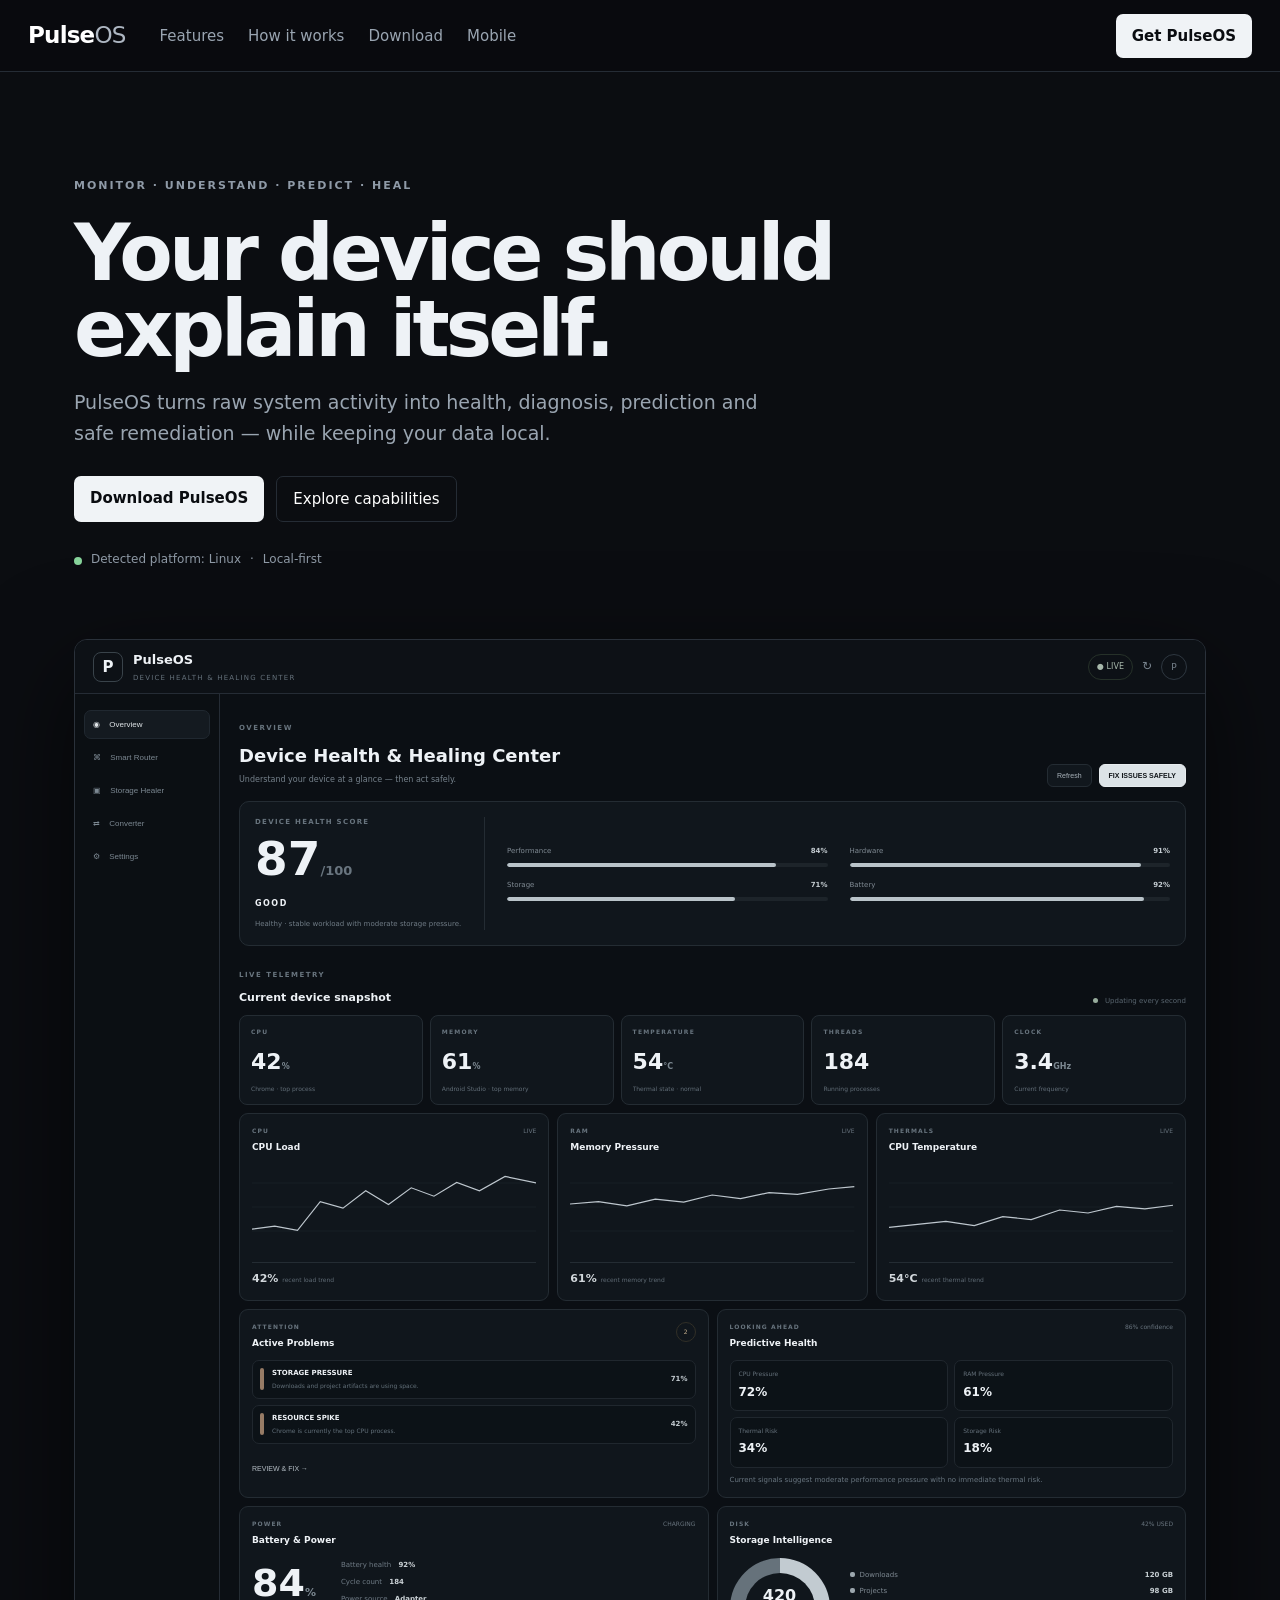
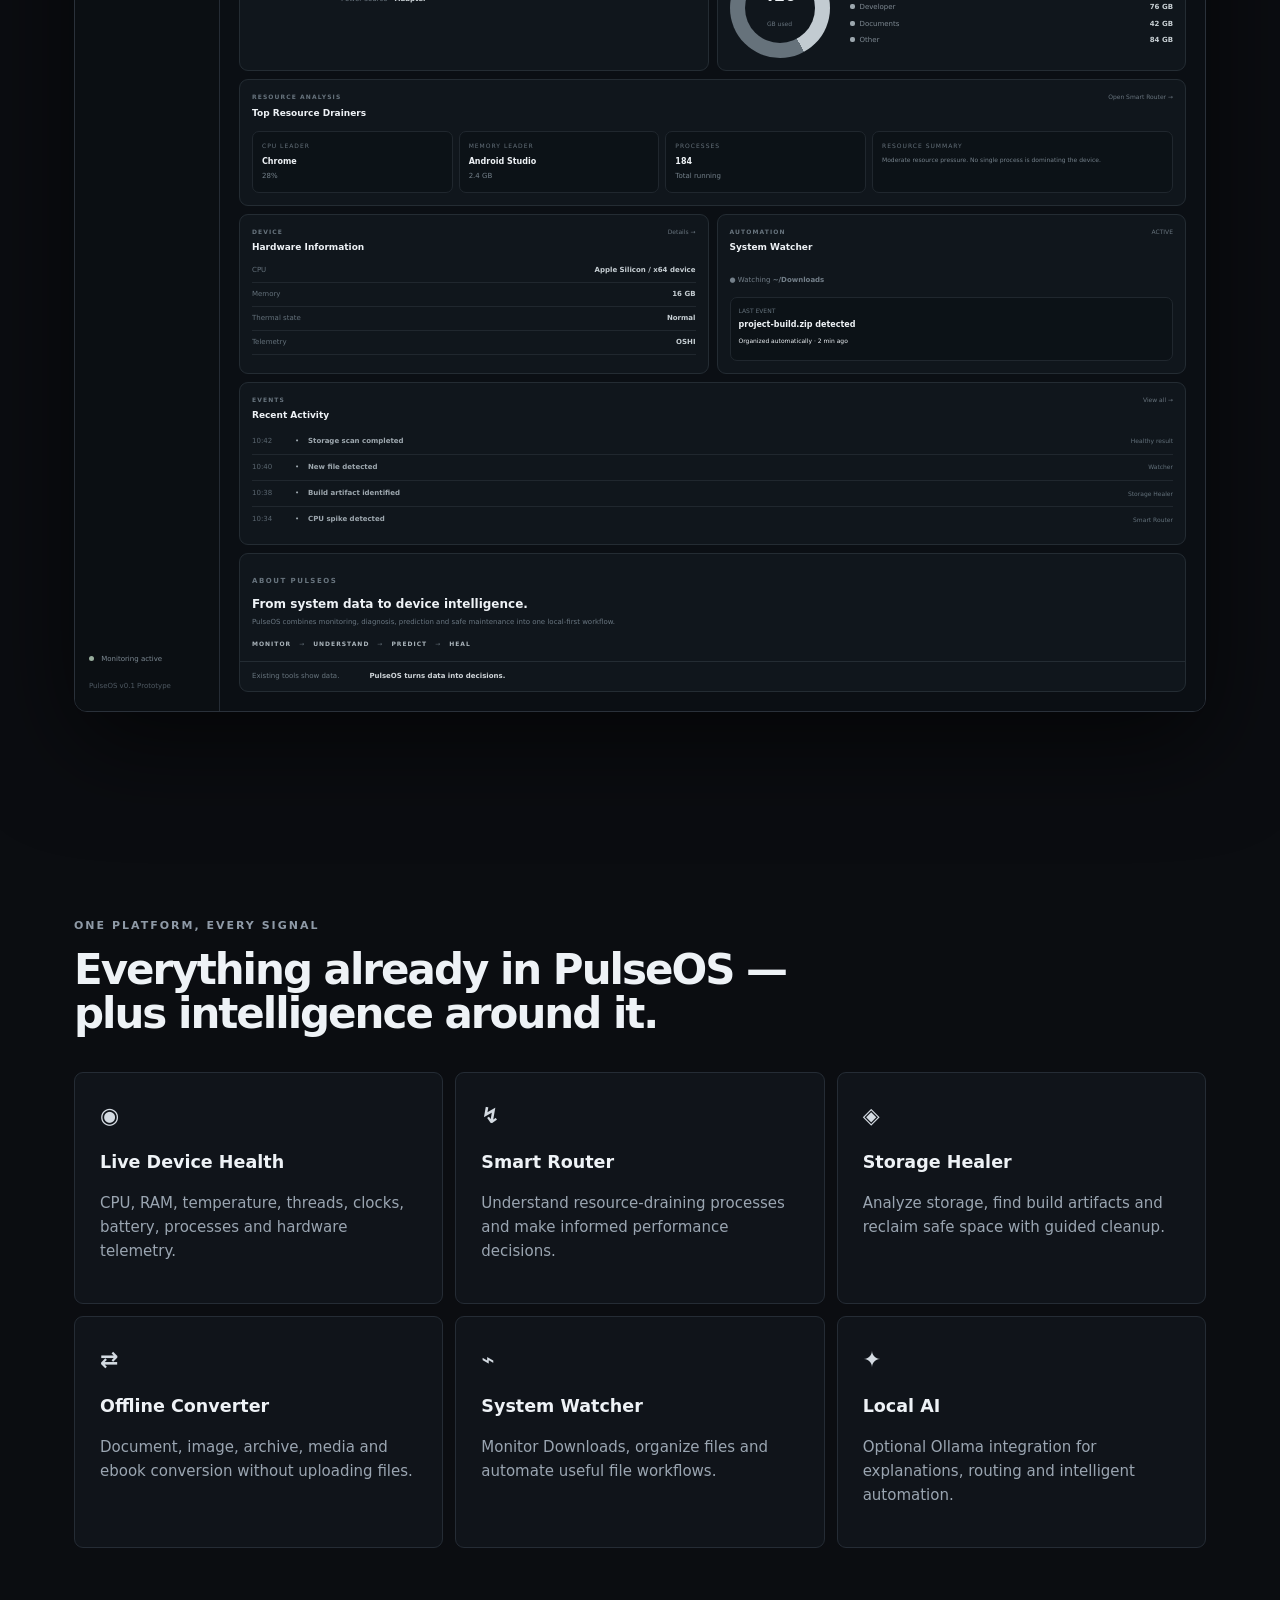
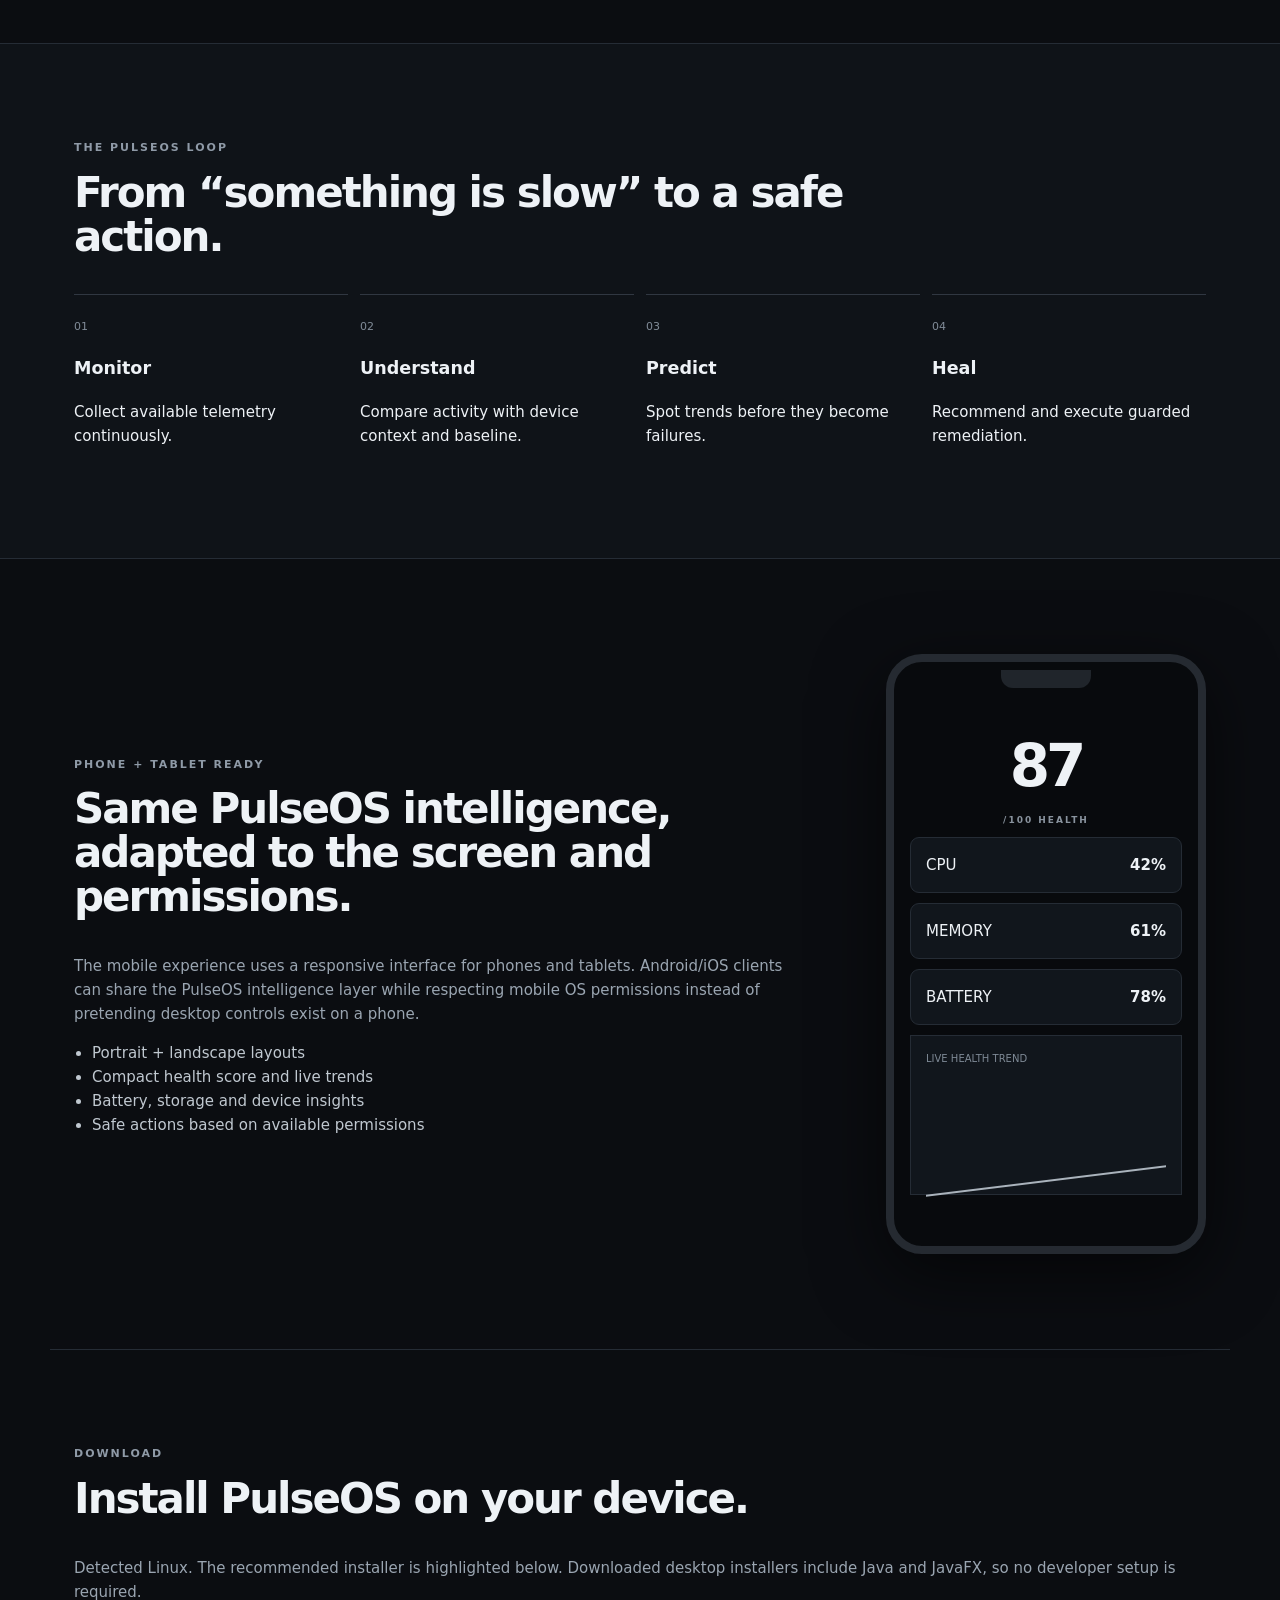
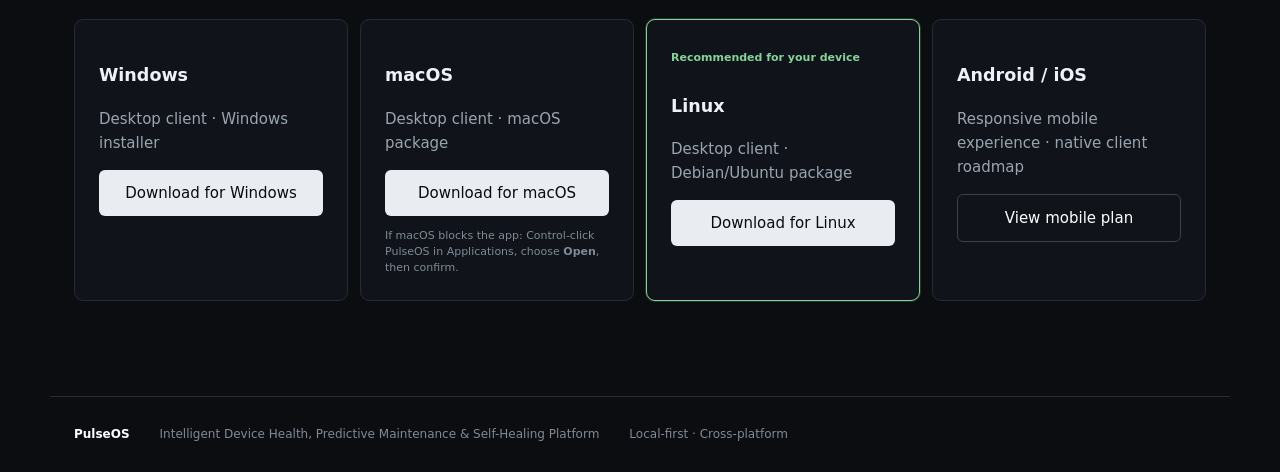
==== website/index.html @ b340c4bd "Remove accidental text from website" ====
<!doctype html>
<html lang="en">
<head>
<meta charset="utf-8"><meta name="viewport" content="width=device-width,initial-scale=1">
<meta name="description" content="PulseOS — Intelligent Device Health, Predictive Maintenance & Self-Healing Platform">
<title>PulseOS — Device Health & Healing</title>
<link rel="stylesheet" href="styles.css">
</head>
<body>
<header class="nav"><a class="brand" href="#top">Pulse<span>OS</span></a><nav><a href="#features">Features</a><a href="#how">How it works</a><a href="#download">Download</a><a href="#mobile">Mobile</a></nav><a class="nav-btn" href="#download">Get PulseOS</a></header>
<main id="top">
<section class="hero"><div class="eyebrow">MONITOR · UNDERSTAND · PREDICT · HEAL</div><h1>Your device should explain itself.</h1><p>PulseOS turns raw system activity into health, diagnosis, prediction and safe remediation — while keeping your data local.</p><div class="hero-actions"><a class="primary" href="#download">Download PulseOS</a><a class="secondary" href="#features">Explore capabilities</a></div><div class="status"><i></i><span id="platformText">Detecting your platform…</span><span>·</span><span>Local-first</span></div></section>
<section class="dashboard-preview">
  <div class="dash-window">
    <div class="dash-topbar">
      <div class="dash-brand"><span class="dash-logo">P</span><div><b>PulseOS</b><small>DEVICE HEALTH &amp; HEALING CENTER</small></div></div>
      <div class="dash-top-actions"><span class="dash-live">● LIVE</span><span class="dash-refresh">↻</span><span class="dash-avatar">P</span></div>
    </div>

    <div class="dash-layout">
      <aside class="dash-sidebar">
        <button class="dash-nav active">◉ <span>Overview</span></button>
        <button class="dash-nav">⌘ <span>Smart Router</span></button>
        <button class="dash-nav">▣ <span>Storage Healer</span></button>
        <button class="dash-nav">⇄ <span>Converter</span></button>
        <button class="dash-nav">⚙ <span>Settings</span></button>
        <div class="dash-side-status"><i></i> Monitoring active</div>
        <div class="dash-side-version">PulseOS v0.1 Prototype</div>
      </aside>

      <div class="dash-content">
        <div class="dash-pagehead">
          <div>
            <span class="dash-eyebrow">OVERVIEW</span>
            <h3>Device Health &amp; Healing Center</h3>
            <p>Understand your device at a glance — then act safely.</p>
          </div>
          <div class="dash-head-buttons"><button>Refresh</button><button class="dash-main-action">FIX ISSUES SAFELY</button></div>
        </div>

        <div class="dash-health-card dash-click">
          <div class="dash-health-score">
            <span class="dash-label">DEVICE HEALTH SCORE</span>
            <strong>87<span>/100</span></strong>
            <b>GOOD</b>
            <p>Healthy · stable workload with moderate storage pressure.</p>
          </div>
          <div class="dash-health-bars">
            <div><label>Performance <b>84%</b></label><i><em style="width:84%"></em></i></div>
            <div><label>Hardware <b>91%</b></label><i><em style="width:91%"></em></i></div>
            <div><label>Storage <b>71%</b></label><i><em style="width:71%"></em></i></div>
            <div><label>Battery <b>92%</b></label><i><em style="width:92%"></em></i></div>
          </div>
        </div>

        <div class="dash-section-head"><div><span class="dash-eyebrow">LIVE TELEMETRY</span><h4>Current device snapshot</h4></div><span class="dash-update"><i></i> Updating every second</span></div>
        <div class="dash-snapshot">
          <div class="dash-stat dash-click"><small>CPU</small><strong>42<em>%</em></strong><span>Chrome · top process</span></div>
          <div class="dash-stat dash-click"><small>MEMORY</small><strong>61<em>%</em></strong><span>Android Studio · top memory</span></div>
          <div class="dash-stat dash-click"><small>TEMPERATURE</small><strong>54<em>°C</em></strong><span>Thermal state · normal</span></div>
          <div class="dash-stat dash-click"><small>THREADS</small><strong>184</strong><span>Running processes</span></div>
          <div class="dash-stat dash-click"><small>CLOCK</small><strong>3.4<em>GHz</em></strong><span>Current frequency</span></div>
        </div>

        <div class="dash-chart-grid">
          <div class="dash-card">
            <div class="dash-card-head"><div><span>CPU</span><b>CPU Load</b></div><em>LIVE</em></div>
            <svg class="dash-chart" viewBox="0 0 500 150" preserveAspectRatio="none">
              <path class="gridline" d="M0 35H500M0 75H500M0 115H500"/>
              <polyline points="0,112 40,107 80,114 120,66 160,77 200,48 240,71 280,43 320,57 360,34 400,48 445,24 500,35"/>
            </svg>
            <div class="dash-chart-foot"><strong>42%</strong><span>recent load trend</span></div>
          </div>
          <div class="dash-card">
            <div class="dash-card-head"><div><span>RAM</span><b>Memory Pressure</b></div><em>LIVE</em></div>
            <svg class="dash-chart" viewBox="0 0 500 150" preserveAspectRatio="none">
              <path class="gridline" d="M0 35H500M0 75H500M0 115H500"/>
              <polyline points="0,70 50,66 100,73 150,62 200,67 250,55 300,61 350,51 400,54 455,45 500,41"/>
            </svg>
            <div class="dash-chart-foot"><strong>61%</strong><span>recent memory trend</span></div>
          </div>
          <div class="dash-card">
            <div class="dash-card-head"><div><span>THERMALS</span><b>CPU Temperature</b></div><em>LIVE</em></div>
            <svg class="dash-chart" viewBox="0 0 500 150" preserveAspectRatio="none">
              <path class="gridline" d="M0 35H500M0 75H500M0 115H500"/>
              <polyline points="0,109 50,104 100,99 150,106 200,91 250,96 300,80 350,85 400,74 450,78 500,72"/>
            </svg>
            <div class="dash-chart-foot"><strong>54°C</strong><span>recent thermal trend</span></div>
          </div>
        </div>

        <div class="dash-two">
          <div class="dash-card dash-click">
            <div class="dash-card-head"><div><span>ATTENTION</span><b>Active Problems</b></div><em class="dash-count">2</em></div>
            <div class="dash-problems">
              <div><i></i><div><b>STORAGE PRESSURE</b><span>Downloads and project artifacts are using space.</span></div><strong>71%</strong></div>
              <div><i></i><div><b>RESOURCE SPIKE</b><span>Chrome is currently the top CPU process.</span></div><strong>42%</strong></div>
            </div>
            <button class="dash-text-button">REVIEW &amp; FIX →</button>
          </div>
          <div class="dash-card dash-click">
            <div class="dash-card-head"><div><span>LOOKING AHEAD</span><b>Predictive Health</b></div><em>86% confidence</em></div>
            <div class="dash-predict">
              <div><span>CPU Pressure</span><b>72%</b></div><div><span>RAM Pressure</span><b>61%</b></div>
              <div><span>Thermal Risk</span><b>34%</b></div><div><span>Storage Risk</span><b>18%</b></div>
            </div>
            <p>Current signals suggest moderate performance pressure with no immediate thermal risk.</p>
          </div>
        </div>

        <div class="dash-two">
          <div class="dash-card dash-click">
            <div class="dash-card-head"><div><span>POWER</span><b>Battery &amp; Power</b></div><em>CHARGING</em></div>
            <div class="dash-battery"><strong>84<em>%</em></strong><div><span>Battery health <b>92%</b></span><span>Cycle count <b>184</b></span><span>Power source <b>Adapter</b></span></div></div>
          </div>
          <div class="dash-card dash-click">
            <div class="dash-card-head"><div><span>DISK</span><b>Storage Intelligence</b></div><em>42% USED</em></div>
            <div class="dash-storage">
              <div class="dash-donut"><div><strong>420</strong><span>GB used</span></div></div>
              <div class="dash-storage-list">
                <div><span><i></i>Downloads</span><b>120 GB</b></div>
                <div><span><i></i>Projects</span><b>98 GB</b></div>
                <div><span><i></i>Developer</span><b>76 GB</b></div>
                <div><span><i></i>Documents</span><b>42 GB</b></div>
                <div><span><i></i>Other</span><b>84 GB</b></div>
              </div>
            </div>
          </div>
        </div>

        <div class="dash-card dash-click">
          <div class="dash-card-head"><div><span>RESOURCE ANALYSIS</span><b>Top Resource Drainers</b></div><em>Open Smart Router →</em></div>
          <div class="dash-drainers">
            <div><span>CPU LEADER</span><b>Chrome</b><em>28%</em></div>
            <div><span>MEMORY LEADER</span><b>Android Studio</b><em>2.4 GB</em></div>
            <div><span>PROCESSES</span><b>184</b><em>Total running</em></div>
            <div><span>RESOURCE SUMMARY</span><p>Moderate resource pressure. No single process is dominating the device.</p></div>
          </div>
        </div>

        <div class="dash-two">
          <div class="dash-card dash-click">
            <div class="dash-card-head"><div><span>DEVICE</span><b>Hardware Information</b></div><em>Details →</em></div>
            <div class="dash-info"><span>CPU <b>Apple Silicon / x64 device</b></span><span>Memory <b>16 GB</b></span><span>Thermal state <b>Normal</b></span><span>Telemetry <b>OSHI</b></span></div>
          </div>
          <div class="dash-card dash-click">
            <div class="dash-card-head"><div><span>AUTOMATION</span><b>System Watcher</b></div><em>ACTIVE</em></div>
            <div class="dash-watcher"><span>● Watching <b>~/Downloads</b></span><div><small>LAST EVENT</small><b>project-build.zip detected</b><p>Organized automatically · 2 min ago</p></div></div>
          </div>
        </div>

        <div class="dash-card">
          <div class="dash-card-head"><div><span>EVENTS</span><b>Recent Activity</b></div><em>View all →</em></div>
          <div class="dash-activity"><div><time>10:42</time><span>•</span><b>Storage scan completed</b><em>Healthy result</em></div><div><time>10:40</time><span>•</span><b>New file detected</b><em>Watcher</em></div><div><time>10:38</time><span>•</span><b>Build artifact identified</b><em>Storage Healer</em></div><div><time>10:34</time><span>•</span><b>CPU spike detected</b><em>Smart Router</em></div></div>
        </div>

        <div class="dash-about dash-card">
          <span class="dash-eyebrow">ABOUT PULSEOS</span><h4>From system data to device intelligence.</h4>
          <p>PulseOS combines monitoring, diagnosis, prediction and safe maintenance into one local-first workflow.</p>
          <div class="dash-flow"><b>MONITOR</b><i>→</i><b>UNDERSTAND</b><i>→</i><b>PREDICT</b><i>→</i><b>HEAL</b></div>
          <footer>Existing tools show data. <strong>PulseOS turns data into decisions.</strong></footer>
        </div>
      </div>
    </div>
  </div>
</section>
<section id="features" class="section"><div class="eyebrow">ONE PLATFORM, EVERY SIGNAL</div><h2>Everything already in PulseOS — plus intelligence around it.</h2><div class="cards"><article><b>◉</b><h3>Live Device Health</h3><p>CPU, RAM, temperature, threads, clocks, battery, processes and hardware telemetry.</p></article><article><b>↯</b><h3>Smart Router</h3><p>Understand resource-draining processes and make informed performance decisions.</p></article><article><b>◈</b><h3>Storage Healer</h3><p>Analyze storage, find build artifacts and reclaim safe space with guided cleanup.</p></article><article><b>⇄</b><h3>Offline Converter</h3><p>Document, image, archive, media and ebook conversion without uploading files.</p></article><article><b>⌁</b><h3>System Watcher</h3><p>Monitor Downloads, organize files and automate useful file workflows.</p></article><article><b>✦</b><h3>Local AI</h3><p>Optional Ollama integration for explanations, routing and intelligent automation.</p></article></div></section>
<section id="how" class="section dark"><div class="eyebrow">THE PULSEOS LOOP</div><h2>From “something is slow” to a safe action.</h2><div class="steps"><div><span>01</span><h3>Monitor</h3><p>Collect available telemetry continuously.</p></div><div><span>02</span><h3>Understand</h3><p>Compare activity with device context and baseline.</p></div><div><span>03</span><h3>Predict</h3><p>Spot trends before they become failures.</p></div><div><span>04</span><h3>Heal</h3><p>Recommend and execute guarded remediation.</p></div></div></section>
<section id="mobile" class="section mobile"><div><div class="eyebrow">PHONE + TABLET READY</div><h2>Same PulseOS intelligence, adapted to the screen and permissions.</h2><p>The mobile experience uses a responsive interface for phones and tablets. Android/iOS clients can share the PulseOS intelligence layer while respecting mobile OS permissions instead of pretending desktop controls exist on a phone.</p><ul><li>Portrait + landscape layouts</li><li>Compact health score and live trends</li><li>Battery, storage and device insights</li><li>Safe actions based on available permissions</li></ul></div><div class="phone"><div class="notch"></div><div class="phone-score">87<small>/100 HEALTH</small></div><div class="phone-card"><span>CPU</span><b>42%</b></div><div class="phone-card"><span>MEMORY</span><b>61%</b></div><div class="phone-card"><span>BATTERY</span><b>78%</b></div><div class="phone-chart">LIVE HEALTH TREND<div class="line"></div></div></div></section>
<section id="download" class="section download"><div class="eyebrow">DOWNLOAD</div><h2>Install PulseOS on your device.</h2><p id="downloadIntro">Choose the client that matches your platform. The desktop client contains the existing PulseOS JavaFX application and all current modules.</p><div class="download-grid"><article id="windows"><h3>Windows</h3><p>Desktop client · Windows installer</p><a class="download-button" href="downloads/PulseOS-1.0.0.exe" download>Download for Windows</a></article><article id="macos"><h3>macOS</h3><p>Desktop client · macOS package</p><a class="download-button" href="downloads/PulseOS-1.0.0.dmg" download>Download for macOS</a><small class="install-note">If macOS blocks the app: Control-click PulseOS in Applications, choose <b>Open</b>, then confirm.</small></article><article id="linux"><h3>Linux</h3><p>Desktop client · Debian/Ubuntu package</p><a class="download-button" href="downloads/PulseOS-1.0.0.deb" download>Download for Linux</a></article><article id="mobile-client"><h3>Android / iOS</h3><p>Responsive mobile experience · native client roadmap</p><button class="outline" onclick="document.getElementById('mobile').scrollIntoView({behavior:'smooth'})">View mobile plan</button></article></div></section>
</main><footer><b>PulseOS</b><span>Intelligent Device Health, Predictive Maintenance & Self-Healing Platform</span><span>Local-first · Cross-platform</span></footer>
<script src="app.js"></script>
</body></html>
---- website/styles.css ----
:root{--bg:#090b0f;--panel:#10141a;--panel2:#151a21;--text:#eef2f6;--muted:#9aa5b1;--line:#252c35;--accent:#e9eef4;--good:#86d39a;--max:1180px}*{box-sizing:border-box}html{scroll-behavior:smooth}body{margin:0;background:#0b0d11;color:var(--text);font:15px/1.6 Inter,ui-sans-serif,system-ui,-apple-system,BlinkMacSystemFont,"Segoe UI",sans-serif}.nav{height:72px;display:flex;align-items:center;gap:34px;padding:0 28px;border-bottom:1px solid var(--line);position:sticky;top:0;background:rgba(9,11,15,.9);backdrop-filter:blur(16px);z-index:10}.brand{font-size:23px;font-weight:800;color:#fff;text-decoration:none;letter-spacing:-.8px}.brand span{font-weight:400;color:#aeb7c2}.nav nav{display:flex;gap:24px;flex:1}.nav nav a{color:var(--muted);text-decoration:none}.nav nav a:hover{color:#fff}.nav-btn,.primary{background:#f0f3f6;color:#0a0c10;text-decoration:none;border-radius:7px;padding:10px 16px;font-weight:700}.hero{max-width:var(--max);margin:auto;padding:105px 24px 70px}.eyebrow{font-size:11px;letter-spacing:2px;color:#8f9aa7;font-weight:800}.hero h1{font-size:clamp(44px,7vw,78px);line-height:.98;letter-spacing:-4px;max-width:850px;margin:20px 0}.hero p{font-size:19px;color:var(--muted);max-width:700px}.hero-actions{display:flex;gap:12px;margin:28px 0}.secondary{border:1px solid var(--line);color:#fff;text-decoration:none;border-radius:7px;padding:10px 16px}.status{display:flex;gap:9px;color:#8e99a5;font-size:12px}.status i{width:8px;height:8px;background:var(--good);border-radius:50%;margin-top:7px}.dashboard-preview{max-width:var(--max);margin:0 auto;padding:0 24px 110px}.window{border:1px solid #2a313a;background:#0e1116;border-radius:12px;box-shadow:0 30px 100px #0008;overflow:hidden}.windowbar{height:48px;border-bottom:1px solid var(--line);display:flex;align-items:center;gap:15px;padding:0 17px;color:#8f99a4;font-size:11px}.windowbar b{color:#fff;font-size:14px}.windowbar em{margin-left:auto;color:var(--good);font-style:normal}.mini-grid{display:grid;grid-template-columns:320px 1fr;gap:12px;padding:12px}.score,.metrics>div,.charts>div{background:var(--panel);border:1px solid var(--line);border-radius:8px}.score{padding:20px}.score small,.metrics small,.charts small{font-size:10px;letter-spacing:1.4px;color:#7e8995}.score strong{display:block;font-size:50px;letter-spacing:-3px;margin:8px 0}.score strong span{font-size:17px;color:#79838e;letter-spacing:0}.score p{color:#aab3bd;font-size:12px}.bar{height:4px;background:#252b33;border-radius:9px}.bar i{display:block;height:100%;background:#cfd6de;border-radius:9px}.metrics{display:grid;grid-template-columns:repeat(4,1fr);gap:8px}.metrics>div{padding:20px;display:flex;flex-direction:column;justify-content:center}.metrics b{font-size:27px;margin-top:5px}.charts{display:grid;grid-template-columns:repeat(3,1fr);gap:12px;padding:0 12px 12px}.charts>div{padding:14px}.charts svg{width:100%;height:100px}.charts polyline{fill:none;stroke:#b9c2cb;stroke-width:2}.section{max-width:var(--max);margin:auto;padding:95px 24px}.section h2{font-size:42px;line-height:1.05;letter-spacing:-2px;max-width:780px;margin:14px 0 35px}.cards{display:grid;grid-template-columns:repeat(3,1fr);gap:12px}.cards article{border:1px solid var(--line);background:var(--panel);border-radius:9px;padding:25px;min-height:180px}.cards b{color:#d4dbe2;font-size:22px}.cards h3{margin:15px 0 7px}.cards p,.mobile p,.download p{color:var(--muted)}.dark{max-width:none;background:#0f1318;border-top:1px solid var(--line);border-bottom:1px solid var(--line);padding-left:max(24px,calc((100% - 1132px)/2));padding-right:max(24px,calc((100% - 1132px)/2))}.steps{display:grid;grid-template-columns:repeat(4,1fr);gap:12px}.steps div{border-top:1px solid #303741;padding-top:18px}.steps span{font-size:11px;color:#818c98}.mobile{display:grid;grid-template-columns:1fr 320px;gap:100px;align-items:center}.mobile ul{padding-left:18px;color:#c0c8d0}.phone{background:#080a0d;border:8px solid #252a31;border-radius:36px;padding:30px 16px 18px;min-height:600px;position:relative;box-shadow:0 20px 70px #0009}.notch{position:absolute;top:8px;left:50%;transform:translateX(-50%);width:90px;height:18px;background:#20252b;border-radius:0 0 12px 12px}.phone-score{text-align:center;font-size:58px;font-weight:800;letter-spacing:-4px;padding-top:28px}.phone-score small{display:block;font-size:9px;letter-spacing:2px;color:#89939e}.phone-card{margin-top:10px;background:#11161c;border:1px solid var(--line);padding:15px;border-radius:9px;display:flex;justify-content:space-between}.phone-chart{margin-top:10px;background:#11161c;border:1px solid var(--line);padding:15px;height:160px;font-size:10px;color:#7e8995}.line{height:100px;margin-top:15px;border-bottom:2px solid #aab3bc;transform:skewY(-7deg)}.download{border-top:1px solid var(--line)}.download-grid{display:grid;grid-template-columns:repeat(4,1fr);gap:12px}.download-grid article{border:1px solid var(--line);background:var(--panel);padding:24px;border-radius:9px;position:relative}.download-grid .download-button,.download-grid button{display:block;width:100%;border:0;background:#e9edf1;color:#090b0f;padding:11px;border-radius:6px;font-weight:700;cursor:pointer;text-align:center;text-decoration:none;font:inherit}.download-grid .outline{background:transparent;color:#fff;border:1px solid #39414b}.download-grid button:disabled{opacity:.55;cursor:not-allowed}.download-grid article.recommended{border-color:var(--good);box-shadow:0 0 0 1px #86d39a33}.recommended-label{display:inline-block;color:var(--good);font-size:11px;font-weight:700;margin-bottom:8px}.install-note{display:block;color:#7f8a96;font-size:11px;line-height:1.45;margin-top:12px}footer{border-top:1px solid var(--line);padding:28px 24px;display:flex;gap:30px;color:#7f8a96;font-size:12px;max-width:var(--max);margin:auto}footer b{color:#fff}@media(max-width:850px){.nav{padding:0 16px}.nav nav{display:none}.nav-btn{margin-left:auto}.hero{padding-top:75px}.mini-grid,.cards,.steps,.download-grid,.mobile{grid-template-columns:1fr}.metrics{grid-template-columns:repeat(2,1fr)}.charts{grid-template-columns:1fr}.section h2{font-size:34px}.phone{max-width:320px;margin:auto}footer{flex-direction:column;gap:5px}}

/* ===== PulseOS website dashboard replacement ===== */
.dash-window{border:1px solid #2a313a;background:#0b0f14;border-radius:13px;overflow:hidden;box-shadow:0 32px 100px #0009}
.dash-topbar{height:54px;display:flex;align-items:center;justify-content:space-between;padding:0 18px;border-bottom:1px solid var(--line);background:#0d1116}
.dash-brand{display:flex;align-items:center;gap:10px}.dash-logo{width:30px;height:30px;border:1px solid #39434a;border-radius:8px;display:grid;place-items:center;font-weight:800}
.dash-brand b{display:block;font-size:13px}.dash-brand small{display:block;color:#65717b;font-size:7px;letter-spacing:1.2px;margin-top:2px}
.dash-top-actions{display:flex;gap:9px;align-items:center}.dash-live{font-size:8px;color:#a7b8ab;border:1px solid #263129;border-radius:20px;padding:6px 8px}.dash-refresh,.dash-avatar{color:#78838d;font-size:12px}.dash-avatar{width:26px;height:26px;border:1px solid #2e3740;border-radius:50%;display:grid;place-items:center;font-size:9px}
.dash-layout{display:grid;grid-template-columns:145px 1fr}.dash-sidebar{border-right:1px solid var(--line);background:#0b0f13;padding:14px 9px;min-height:860px;display:flex;flex-direction:column}
.dash-nav{border:1px solid transparent;background:transparent;color:#7c8892;text-align:left;border-radius:7px;padding:9px 8px;margin:2px 0;font-size:8px;cursor:default}.dash-nav span{margin-left:7px}.dash-nav.active{background:#141a20;border-color:#202830;color:#e1e6e9}.dash-side-status{margin-top:auto;color:#7c8892;font-size:7px;padding:10px 5px}.dash-side-status i,.dash-update i{display:inline-block;width:5px;height:5px;border-radius:50%;background:#98ad9d;margin-right:5px}.dash-side-version{font-size:7px;color:#4f5962;padding:5px}
.dash-content{padding:19px;background:#0b0f14}.dash-pagehead{display:flex;justify-content:space-between;align-items:end;gap:15px;margin-bottom:14px}.dash-eyebrow{font-size:7px;color:#68747e;font-weight:800;letter-spacing:1.5px}.dash-pagehead h3{margin:5px 0 3px;font-size:18px}.dash-pagehead p{margin:0;color:#75818b;font-size:8px}.dash-head-buttons{display:flex;gap:7px}.dash-head-buttons button{border:1px solid #242c33;background:#11171d;color:#aab4bc;border-radius:6px;padding:7px 9px;font-size:7px}.dash-head-buttons .dash-main-action{background:#dce3e7;color:#11161a;border-color:#e7ecef;font-weight:800}
.dash-health-card{display:grid;grid-template-columns:230px 1fr;gap:22px;align-items:center;border:1px solid #242c33;background:#10161c;border-radius:10px;padding:15px;margin-bottom:13px}.dash-health-score{border-right:1px solid #242c33;padding-right:20px}.dash-label{display:block;color:#68747e;font-size:7px;font-weight:800;letter-spacing:1.3px}.dash-health-score strong{display:block;font-size:47px;line-height:1;margin:7px 0}.dash-health-score strong span{font-size:13px;color:#69757f}.dash-health-score>b{font-size:8px;letter-spacing:1.5px}.dash-health-score p{font-size:7px;color:#707c86;margin:6px 0 0}.dash-health-bars{display:grid;grid-template-columns:1fr 1fr;gap:13px 22px}.dash-health-bars label{display:block;font-size:7px;color:#808b94}.dash-health-bars label b{float:right;color:#c4ccd1}.dash-health-bars i{height:4px;display:block;background:#1d242a;border-radius:99px;margin-top:6px;overflow:hidden}.dash-health-bars em{display:block;height:100%;background:#b9c3c9;border-radius:99px}
.dash-section-head{display:flex;justify-content:space-between;align-items:end;margin:14px 0 8px}.dash-section-head h4{margin:5px 0 0;font-size:11px}.dash-update{font-size:7px;color:#59656f}.dash-snapshot{display:grid;grid-template-columns:repeat(5,1fr);gap:7px}.dash-stat{border:1px solid #242c33;background:#10161c;border-radius:8px;padding:11px}.dash-stat small{display:block;color:#68747e;font-size:6px;letter-spacing:1.2px;font-weight:800}.dash-stat strong{display:inline-block;font-size:22px;margin-top:7px}.dash-stat strong em{font-size:8px;color:#7c8891;font-style:normal}.dash-stat span{display:block;color:#626e78;font-size:6px;margin-top:5px;white-space:nowrap;overflow:hidden;text-overflow:ellipsis}
.dash-chart-grid{display:grid;grid-template-columns:repeat(3,1fr);gap:8px;margin:8px 0}.dash-card{border:1px solid #242c33;background:#10161c;border-radius:9px;padding:12px}.dash-card-head{display:flex;justify-content:space-between;gap:9px;align-items:flex-start}.dash-card-head span{display:block;color:#68747e;font-size:6px;letter-spacing:1.1px;font-weight:800}.dash-card-head b{display:block;font-size:9px;margin-top:4px}.dash-card-head em{font-style:normal;color:#68747e;font-size:6px;white-space:nowrap}.dash-chart{width:100%;height:90px;margin:8px 0 3px}.dash-chart .gridline{stroke:#1e252b;stroke-width:1}.dash-chart polyline{fill:none;stroke:#bec7ce;stroke-width:2}.dash-chart-foot{border-top:1px solid #242c33;padding-top:7px;color:#5f6b75;font-size:6px}.dash-chart-foot strong{font-size:11px;color:#d1d7db;margin-right:4px}
.dash-two{display:grid;grid-template-columns:1fr 1fr;gap:8px;margin:8px 0}.dash-count{border:1px solid #312f27!important;color:#c7b28f!important;border-radius:20px;padding:4px 7px}.dash-problems{display:grid;gap:6px;margin:10px 0}.dash-problems>div{display:grid;grid-template-columns:5px 1fr auto;align-items:center;gap:7px;background:#0c1217;border:1px solid #20272e;border-radius:7px;padding:7px}.dash-problems i{width:4px;height:22px;border-radius:3px;background:#967b65}.dash-problems b{display:block;font-size:7px}.dash-problems span{display:block;color:#63707a;font-size:6px;margin-top:2px}.dash-problems strong{font-size:7px;color:#c3cbd0}.dash-text-button{background:none;border:0;color:#b5bec5;font-size:7px;padding:0;cursor:default}.dash-predict{display:grid;grid-template-columns:1fr 1fr;gap:6px;margin:10px 0 7px}.dash-predict>div{background:#0c1217;border:1px solid #20272e;border-radius:7px;padding:8px}.dash-predict span{display:block;color:#65717b;font-size:6px}.dash-predict b{display:block;font-size:12px;margin-top:4px}.dash-card>p{font-size:7px;color:#697680;line-height:1.5;margin:0}
.dash-battery{display:flex;align-items:center;gap:25px;margin-top:13px}.dash-battery>strong{font-size:38px;line-height:1}.dash-battery>strong em{font-style:normal;color:#7d8992;font-size:11px}.dash-battery>div{display:grid;gap:6px}.dash-battery span{font-size:7px;color:#6f7b85}.dash-battery span b{color:#cbd2d6;margin-left:5px}
.dash-storage{display:flex;gap:20px;align-items:center;margin-top:11px}.dash-donut{width:100px;height:100px;border-radius:50%;background:conic-gradient(#c2cbd1 0 42%,#66727b 42% 100%);display:grid;place-items:center;position:relative;flex-shrink:0}.dash-donut:after{content:"";position:absolute;inset:15px;background:#10161c;border-radius:50%}.dash-donut div{position:relative;z-index:1;text-align:center}.dash-donut strong{display:block;font-size:16px}.dash-donut span{font-size:6px;color:#68747e}.dash-storage-list{display:grid;gap:5px;flex:1}.dash-storage-list div{display:flex;justify-content:space-between;font-size:7px;color:#7e8992}.dash-storage-list b{color:#c7cfd3}.dash-storage-list i{display:inline-block;width:5px;height:5px;background:#9ca7ae;border-radius:2px;margin-right:5px}
.dash-drainers{display:grid;grid-template-columns:1fr 1fr 1fr 1.5fr;gap:6px;margin-top:11px}.dash-drainers>div{border:1px solid #20272e;background:#0c1217;border-radius:7px;padding:9px}.dash-drainers span{display:block;color:#65717b;font-size:6px;letter-spacing:1px}.dash-drainers b{display:block;font-size:8px;margin-top:5px}.dash-drainers em{display:block;font-style:normal;color:#74808a;font-size:7px;margin-top:3px}.dash-drainers p{margin:5px 0 0;color:#75818b;font-size:6px;line-height:1.45}
.dash-info{display:grid;gap:6px;margin-top:10px}.dash-info span{display:flex;justify-content:space-between;border-bottom:1px solid #20272e;padding-bottom:6px;color:#64717b;font-size:7px}.dash-info b{color:#c6ced3;font-weight:600}.dash-watcher{margin-top:10px}.dash-watcher>span{font-size:7px;color:#737f89}.dash-watcher>div{margin-top:8px;padding:8px;background:#0c1217;border:1px solid #20272e;border-radius:7px}.dash-watcher small{display:block;color:#64717b;font-size:6px}.dash-watcher div>b{display:block;font-size:8px;margin-top:4px}.dash-watcher p{font-size:6px;margin-top:4px}
.dash-activity{margin-top:6px}.dash-activity>div{display:grid;grid-template-columns:38px 8px 1fr auto;gap:5px;align-items:center;padding:7px 0;border-bottom:1px solid #20272e;font-size:7px;color:#9da7ae}.dash-activity>div:last-child{border-bottom:0}.dash-activity time{color:#59656f}.dash-activity em{font-style:normal;color:#62707a;font-size:6px}
.dash-about{margin-top:8px}.dash-about h4{margin:5px 0 3px;font-size:12px}.dash-about>p{font-size:7px;max-width:620px}.dash-flow{display:flex;gap:8px;align-items:center;margin-top:11px;color:#abb5bc;font-size:6px;letter-spacing:1px}.dash-flow i{font-style:normal;color:#5f6b74}.dash-about footer{margin:12px -12px -12px;padding:9px 12px;border-top:1px solid #242c33;color:#68757e;font-size:7px}.dash-about footer strong{color:#cfd5d9}
@media(max-width:900px){.dash-layout{grid-template-columns:1fr}.dash-sidebar{display:none}.dash-snapshot{grid-template-columns:repeat(3,1fr)}.dash-chart-grid{grid-template-columns:1fr 1fr}.dash-chart-grid .dash-card:last-child{grid-column:1/-1}.dash-drainers{grid-template-columns:1fr 1fr}}
@media(max-width:600px){.dash-content{padding:12px}.dash-pagehead{display:block}.dash-head-buttons{margin-top:8px}.dash-health-card,.dash-two,.dash-chart-grid{grid-template-columns:1fr}.dash-health-score{border-right:0;border-bottom:1px solid #242c33;padding:0 0 12px}.dash-health-bars{grid-template-columns:1fr}.dash-snapshot{grid-template-columns:1fr 1fr}.dash-drainers{grid-template-columns:1fr}.dash-chart-grid .dash-card:last-child{grid-column:auto}.dash-storage{flex-direction:column;align-items:flex-start}}
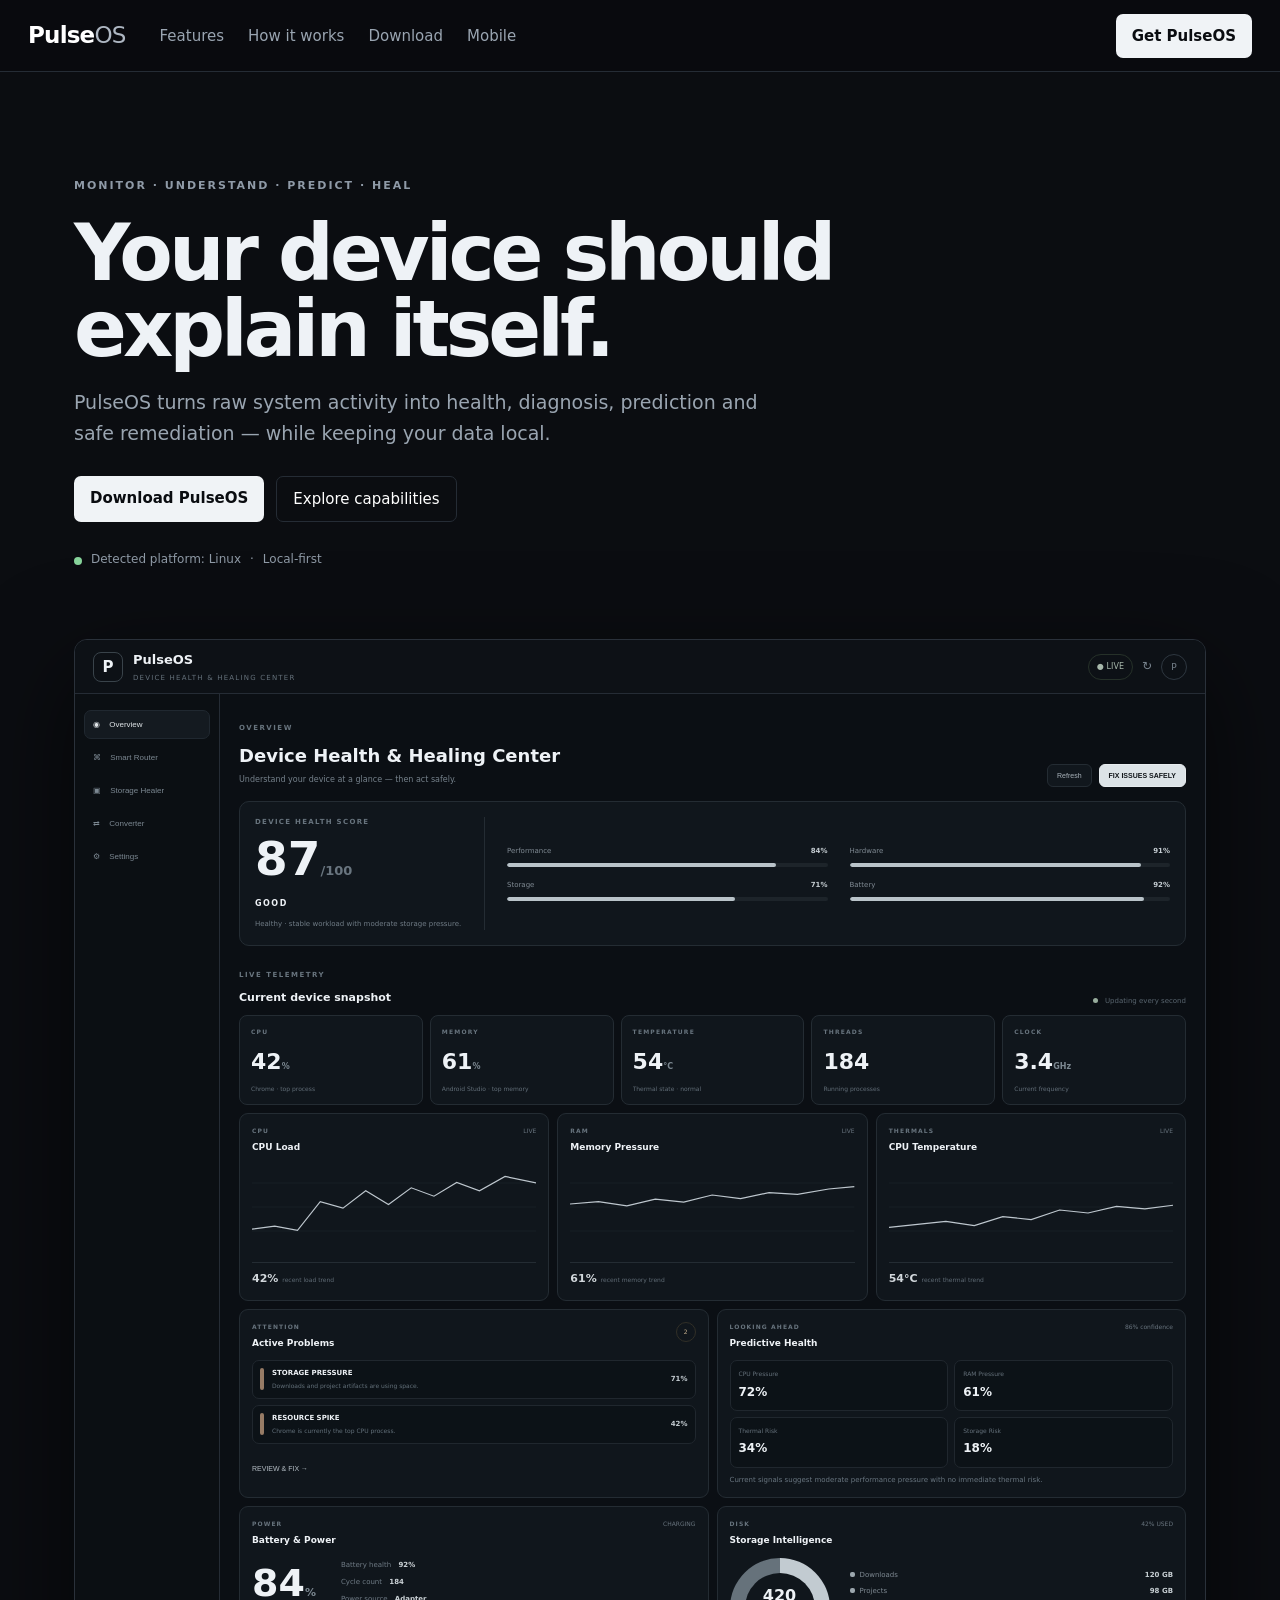
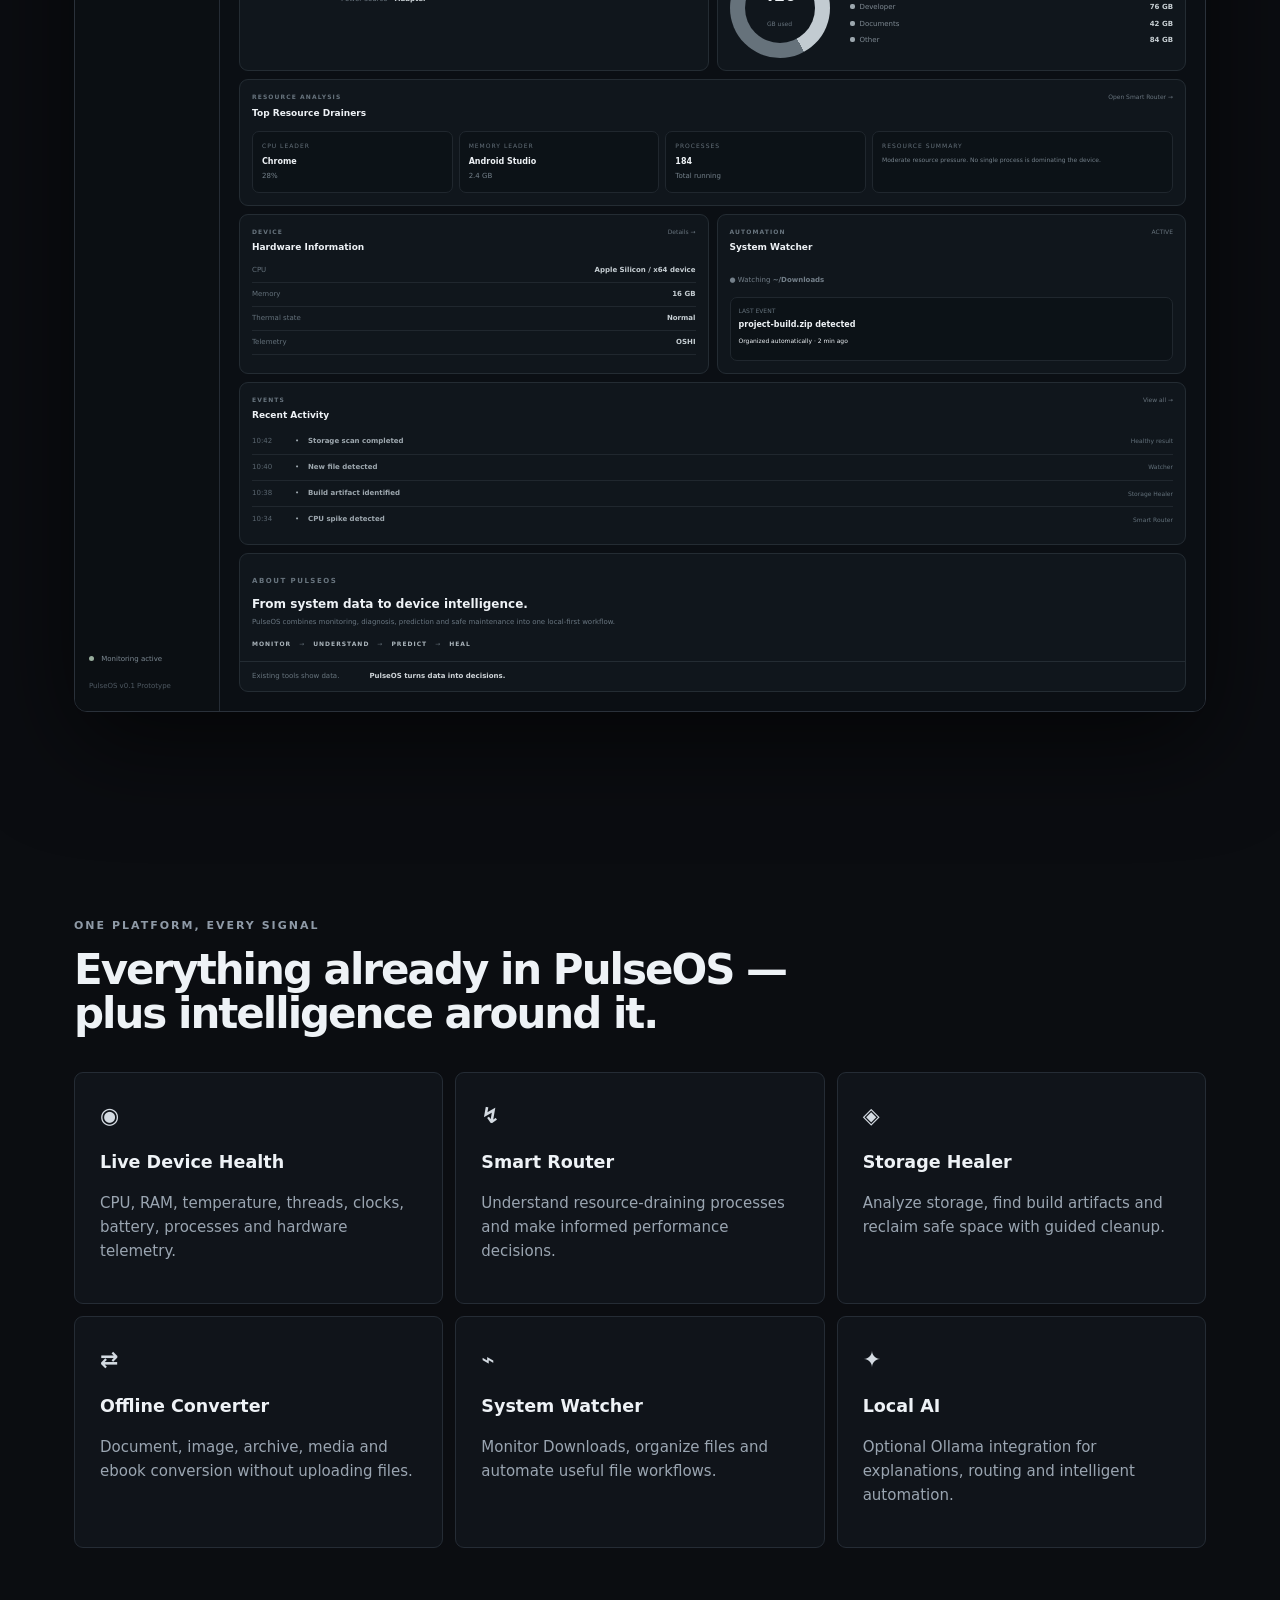
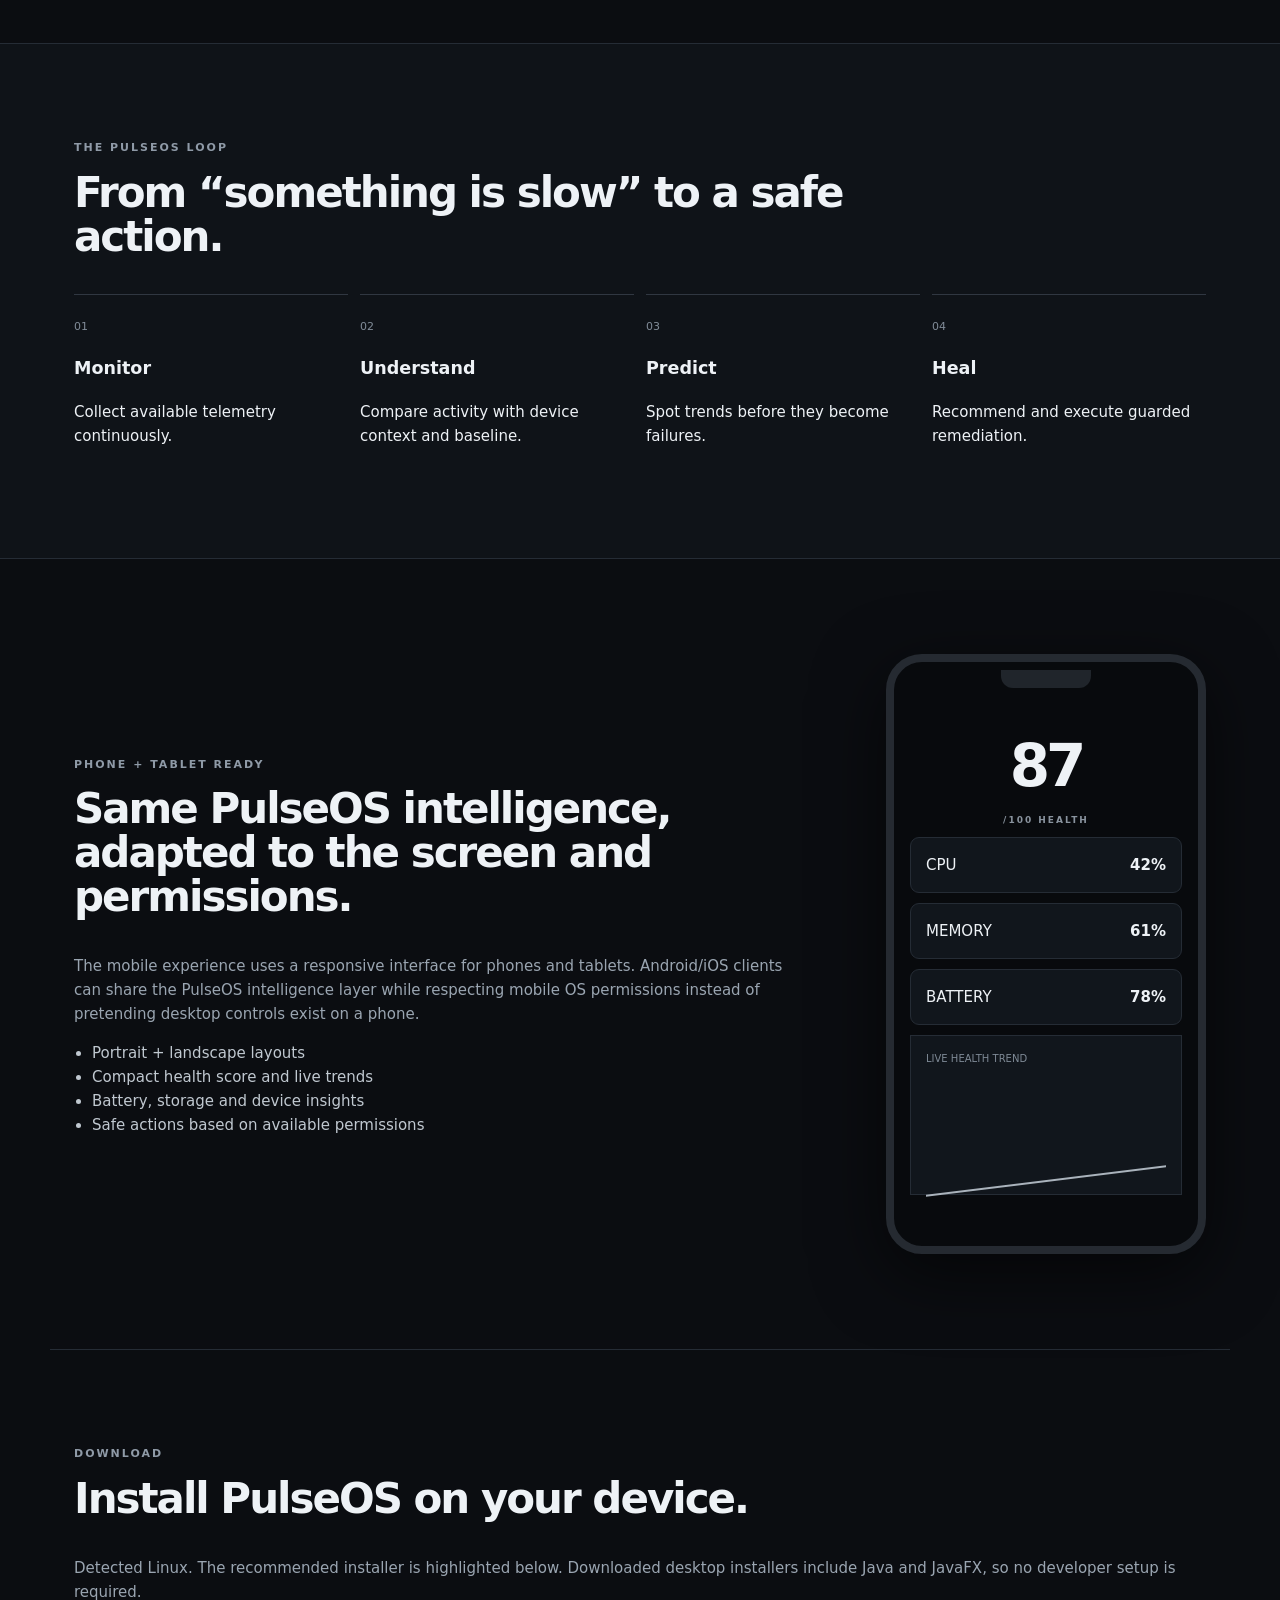
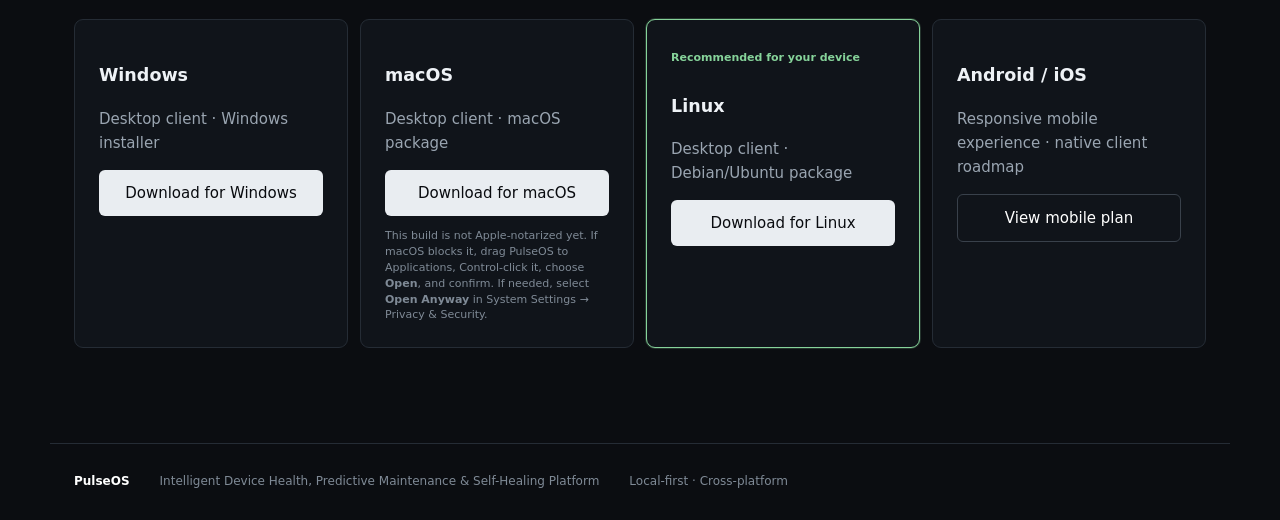
==== commit 411d9238: "Explain macOS Gatekeeper first launch" ====
--- a/website/index.html
+++ b/website/index.html
@@ -167,7 +167,7 @@
 <section id="features" class="section"><div class="eyebrow">ONE PLATFORM, EVERY SIGNAL</div><h2>Everything already in PulseOS — plus intelligence around it.</h2><div class="cards"><article><b>◉</b><h3>Live Device Health</h3><p>CPU, RAM, temperature, threads, clocks, battery, processes and hardware telemetry.</p></article><article><b>↯</b><h3>Smart Router</h3><p>Understand resource-draining processes and make informed performance decisions.</p></article><article><b>◈</b><h3>Storage Healer</h3><p>Analyze storage, find build artifacts and reclaim safe space with guided cleanup.</p></article><article><b>⇄</b><h3>Offline Converter</h3><p>Document, image, archive, media and ebook conversion without uploading files.</p></article><article><b>⌁</b><h3>System Watcher</h3><p>Monitor Downloads, organize files and automate useful file workflows.</p></article><article><b>✦</b><h3>Local AI</h3><p>Optional Ollama integration for explanations, routing and intelligent automation.</p></article></div></section>
 <section id="how" class="section dark"><div class="eyebrow">THE PULSEOS LOOP</div><h2>From “something is slow” to a safe action.</h2><div class="steps"><div><span>01</span><h3>Monitor</h3><p>Collect available telemetry continuously.</p></div><div><span>02</span><h3>Understand</h3><p>Compare activity with device context and baseline.</p></div><div><span>03</span><h3>Predict</h3><p>Spot trends before they become failures.</p></div><div><span>04</span><h3>Heal</h3><p>Recommend and execute guarded remediation.</p></div></div></section>
 <section id="mobile" class="section mobile"><div><div class="eyebrow">PHONE + TABLET READY</div><h2>Same PulseOS intelligence, adapted to the screen and permissions.</h2><p>The mobile experience uses a responsive interface for phones and tablets. Android/iOS clients can share the PulseOS intelligence layer while respecting mobile OS permissions instead of pretending desktop controls exist on a phone.</p><ul><li>Portrait + landscape layouts</li><li>Compact health score and live trends</li><li>Battery, storage and device insights</li><li>Safe actions based on available permissions</li></ul></div><div class="phone"><div class="notch"></div><div class="phone-score">87<small>/100 HEALTH</small></div><div class="phone-card"><span>CPU</span><b>42%</b></div><div class="phone-card"><span>MEMORY</span><b>61%</b></div><div class="phone-card"><span>BATTERY</span><b>78%</b></div><div class="phone-chart">LIVE HEALTH TREND<div class="line"></div></div></div></section>
-<section id="download" class="section download"><div class="eyebrow">DOWNLOAD</div><h2>Install PulseOS on your device.</h2><p id="downloadIntro">Choose the client that matches your platform. The desktop client contains the existing PulseOS JavaFX application and all current modules.</p><div class="download-grid"><article id="windows"><h3>Windows</h3><p>Desktop client · Windows installer</p><a class="download-button" href="downloads/PulseOS-1.0.0.exe" download>Download for Windows</a></article><article id="macos"><h3>macOS</h3><p>Desktop client · macOS package</p><a class="download-button" href="downloads/PulseOS-1.0.0.dmg" download>Download for macOS</a><small class="install-note">If macOS blocks the app: Control-click PulseOS in Applications, choose <b>Open</b>, then confirm.</small></article><article id="linux"><h3>Linux</h3><p>Desktop client · Debian/Ubuntu package</p><a class="download-button" href="downloads/PulseOS-1.0.0.deb" download>Download for Linux</a></article><article id="mobile-client"><h3>Android / iOS</h3><p>Responsive mobile experience · native client roadmap</p><button class="outline" onclick="document.getElementById('mobile').scrollIntoView({behavior:'smooth'})">View mobile plan</button></article></div></section>
+<section id="download" class="section download"><div class="eyebrow">DOWNLOAD</div><h2>Install PulseOS on your device.</h2><p id="downloadIntro">Choose the client that matches your platform. The desktop client contains the existing PulseOS JavaFX application and all current modules.</p><div class="download-grid"><article id="windows"><h3>Windows</h3><p>Desktop client · Windows installer</p><a class="download-button" href="downloads/PulseOS-1.0.0.exe" download>Download for Windows</a></article><article id="macos"><h3>macOS</h3><p>Desktop client · macOS package</p><a class="download-button" href="downloads/PulseOS-1.0.0.dmg" download>Download for macOS</a><small class="install-note">This build is not Apple-notarized yet. If macOS blocks it, drag PulseOS to Applications, Control-click it, choose <b>Open</b>, and confirm. If needed, select <b>Open Anyway</b> in System Settings → Privacy &amp; Security.</small></article><article id="linux"><h3>Linux</h3><p>Desktop client · Debian/Ubuntu package</p><a class="download-button" href="downloads/PulseOS-1.0.0.deb" download>Download for Linux</a></article><article id="mobile-client"><h3>Android / iOS</h3><p>Responsive mobile experience · native client roadmap</p><button class="outline" onclick="document.getElementById('mobile').scrollIntoView({behavior:'smooth'})">View mobile plan</button></article></div></section>
 </main><footer><b>PulseOS</b><span>Intelligent Device Health, Predictive Maintenance & Self-Healing Platform</span><span>Local-first · Cross-platform</span></footer>
 <script src="app.js"></script>
 </body></html>
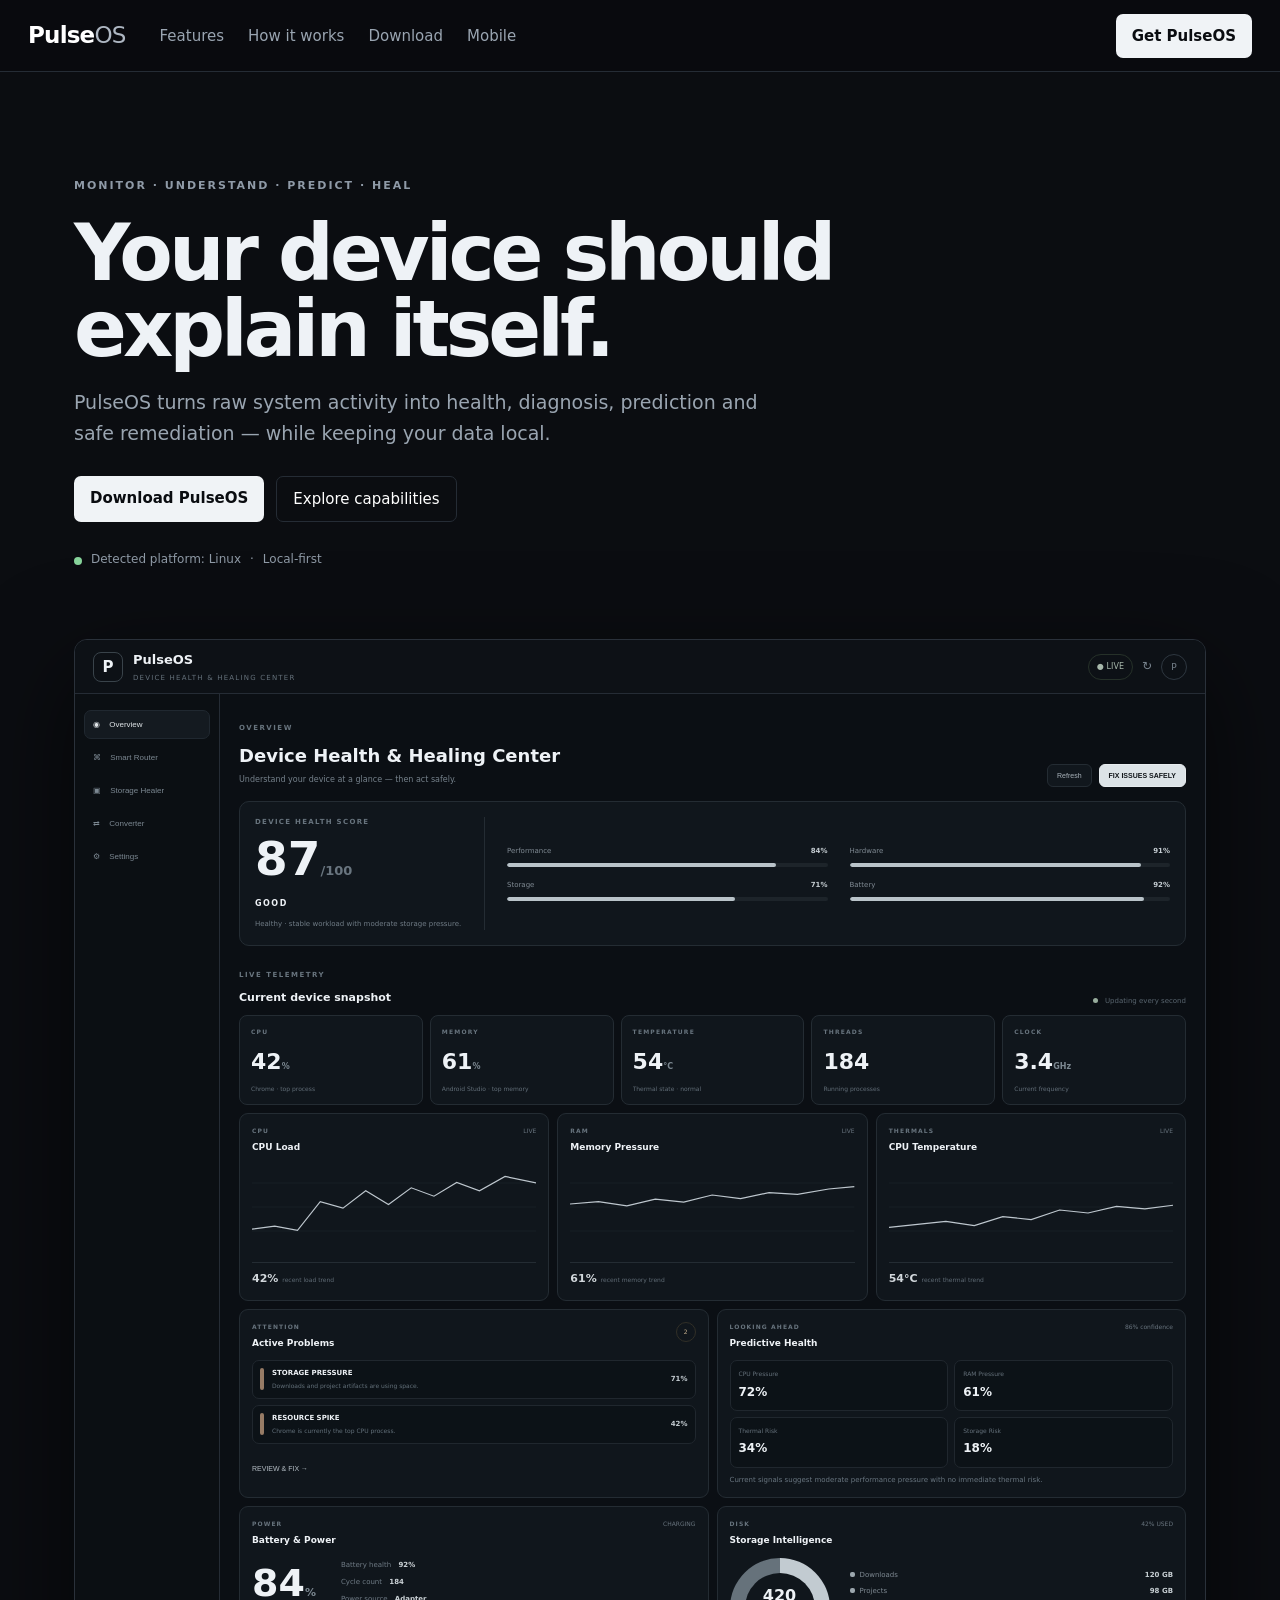
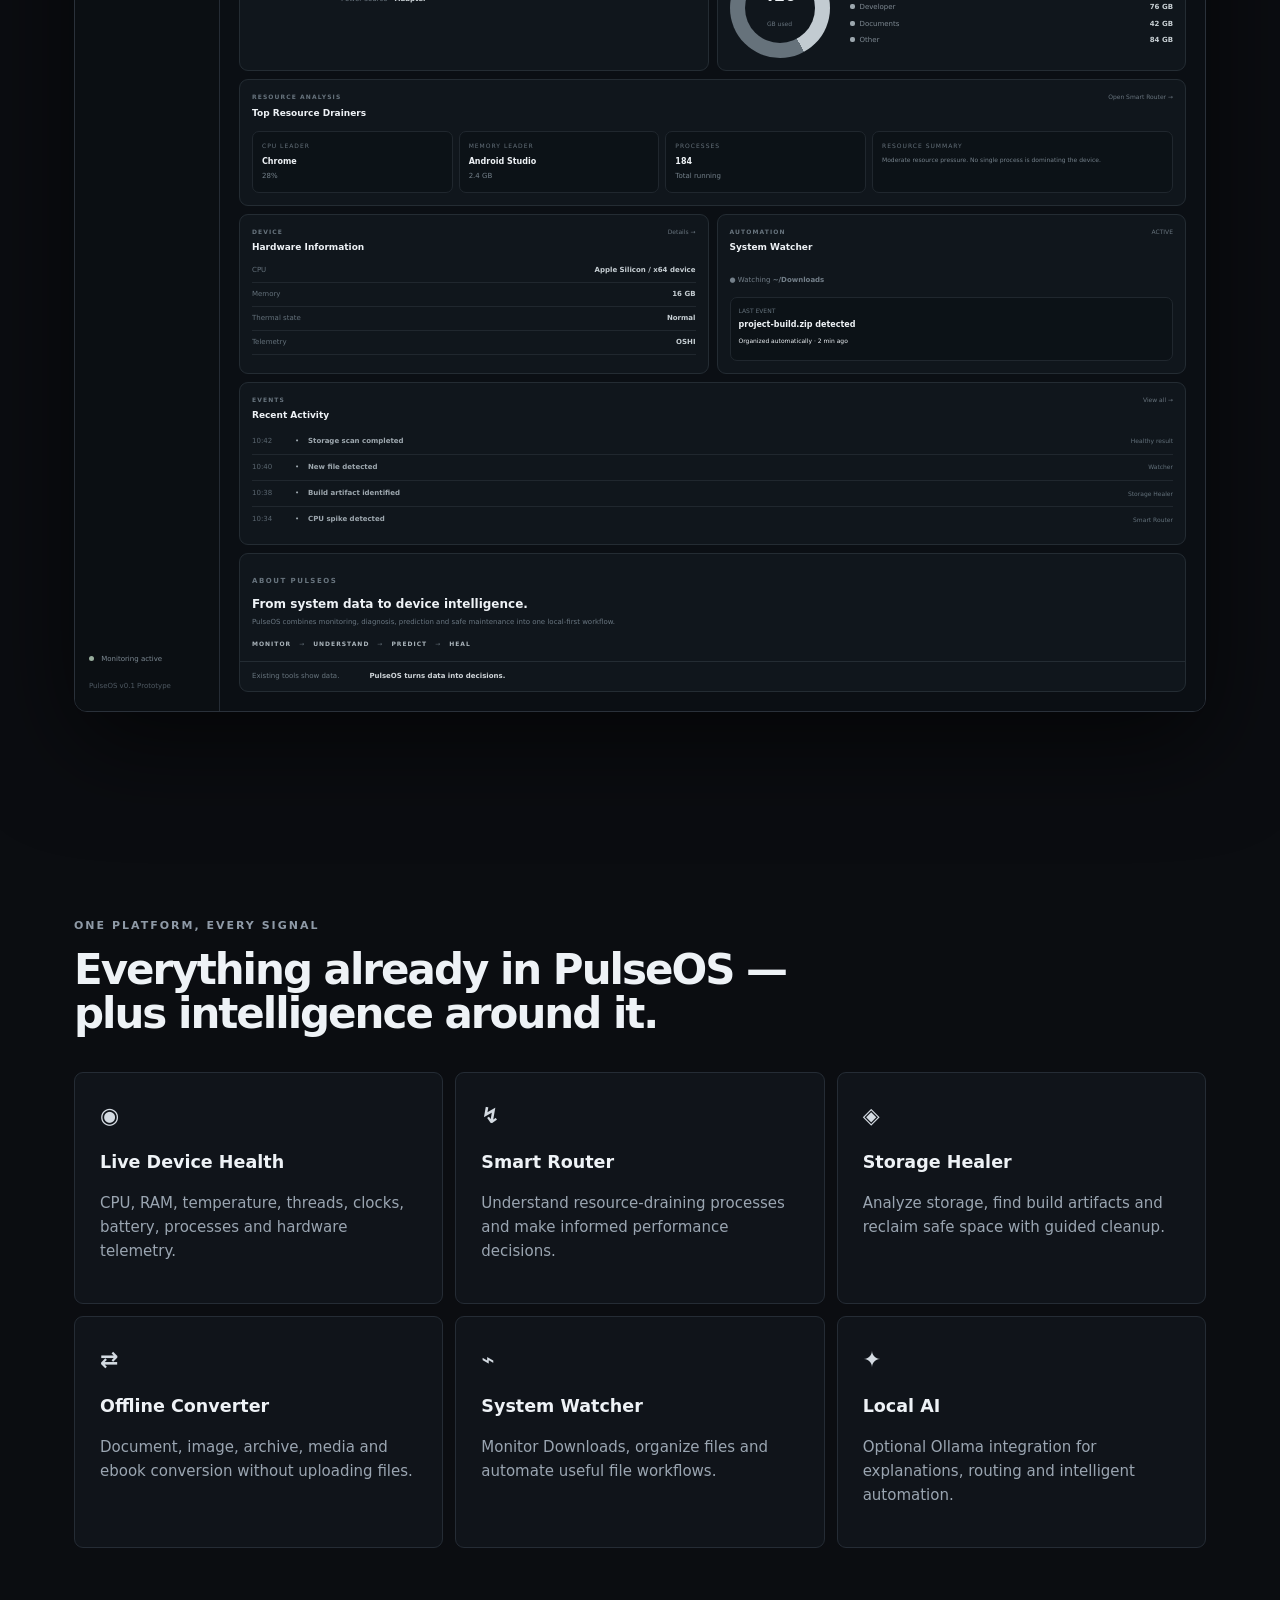
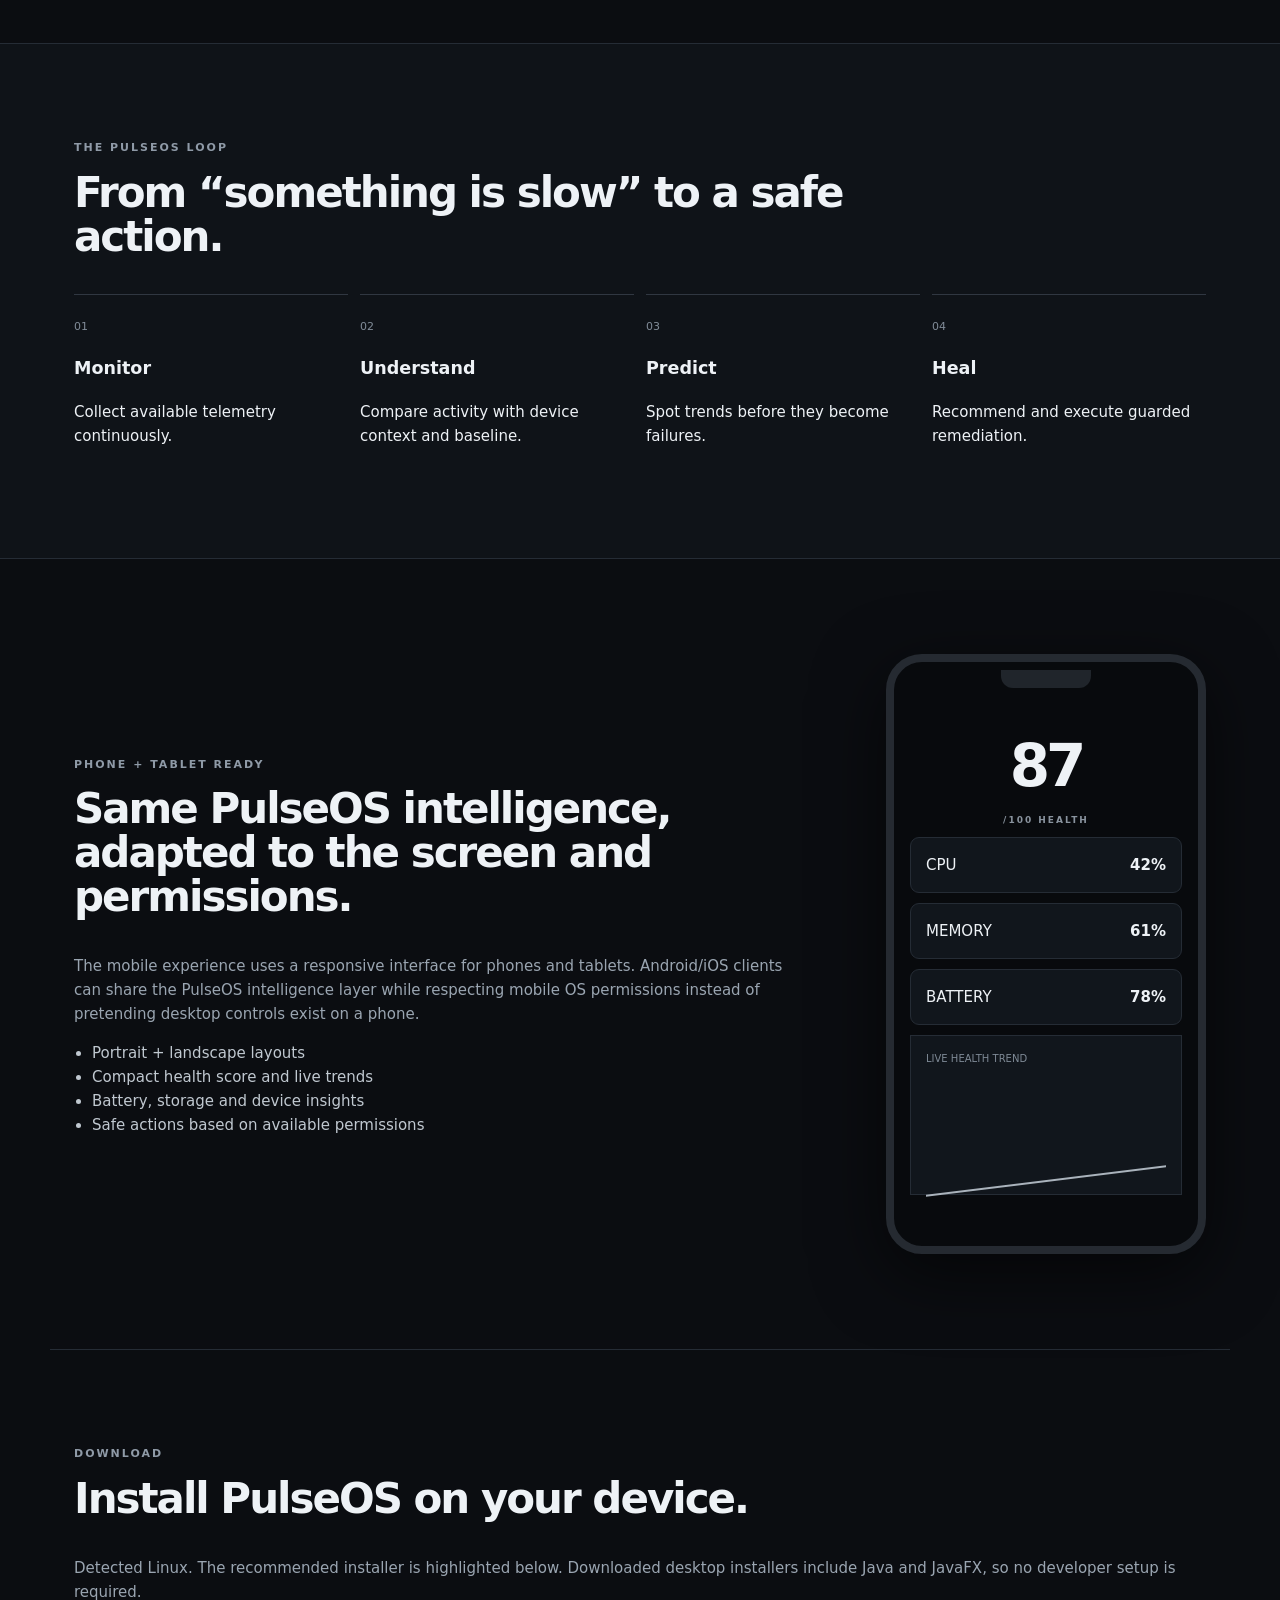
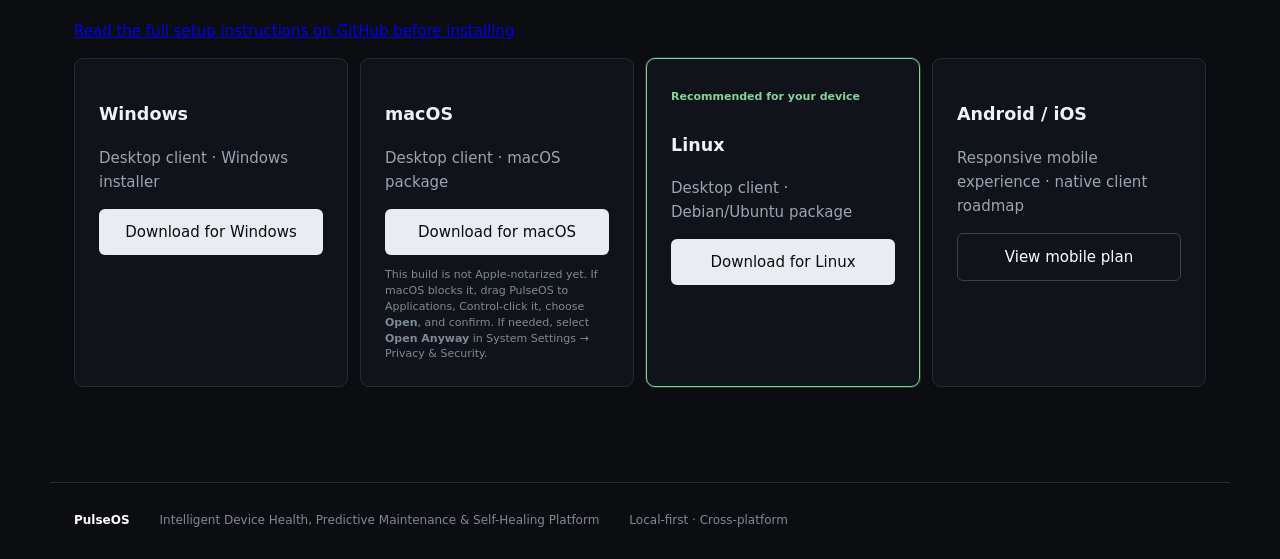
==== commit 2830e28c: "Link website downloads to setup guide" ====
--- a/website/index.html
+++ b/website/index.html
@@ -167,7 +167,7 @@
 <section id="features" class="section"><div class="eyebrow">ONE PLATFORM, EVERY SIGNAL</div><h2>Everything already in PulseOS — plus intelligence around it.</h2><div class="cards"><article><b>◉</b><h3>Live Device Health</h3><p>CPU, RAM, temperature, threads, clocks, battery, processes and hardware telemetry.</p></article><article><b>↯</b><h3>Smart Router</h3><p>Understand resource-draining processes and make informed performance decisions.</p></article><article><b>◈</b><h3>Storage Healer</h3><p>Analyze storage, find build artifacts and reclaim safe space with guided cleanup.</p></article><article><b>⇄</b><h3>Offline Converter</h3><p>Document, image, archive, media and ebook conversion without uploading files.</p></article><article><b>⌁</b><h3>System Watcher</h3><p>Monitor Downloads, organize files and automate useful file workflows.</p></article><article><b>✦</b><h3>Local AI</h3><p>Optional Ollama integration for explanations, routing and intelligent automation.</p></article></div></section>
 <section id="how" class="section dark"><div class="eyebrow">THE PULSEOS LOOP</div><h2>From “something is slow” to a safe action.</h2><div class="steps"><div><span>01</span><h3>Monitor</h3><p>Collect available telemetry continuously.</p></div><div><span>02</span><h3>Understand</h3><p>Compare activity with device context and baseline.</p></div><div><span>03</span><h3>Predict</h3><p>Spot trends before they become failures.</p></div><div><span>04</span><h3>Heal</h3><p>Recommend and execute guarded remediation.</p></div></div></section>
 <section id="mobile" class="section mobile"><div><div class="eyebrow">PHONE + TABLET READY</div><h2>Same PulseOS intelligence, adapted to the screen and permissions.</h2><p>The mobile experience uses a responsive interface for phones and tablets. Android/iOS clients can share the PulseOS intelligence layer while respecting mobile OS permissions instead of pretending desktop controls exist on a phone.</p><ul><li>Portrait + landscape layouts</li><li>Compact health score and live trends</li><li>Battery, storage and device insights</li><li>Safe actions based on available permissions</li></ul></div><div class="phone"><div class="notch"></div><div class="phone-score">87<small>/100 HEALTH</small></div><div class="phone-card"><span>CPU</span><b>42%</b></div><div class="phone-card"><span>MEMORY</span><b>61%</b></div><div class="phone-card"><span>BATTERY</span><b>78%</b></div><div class="phone-chart">LIVE HEALTH TREND<div class="line"></div></div></div></section>
-<section id="download" class="section download"><div class="eyebrow">DOWNLOAD</div><h2>Install PulseOS on your device.</h2><p id="downloadIntro">Choose the client that matches your platform. The desktop client contains the existing PulseOS JavaFX application and all current modules.</p><div class="download-grid"><article id="windows"><h3>Windows</h3><p>Desktop client · Windows installer</p><a class="download-button" href="downloads/PulseOS-1.0.0.exe" download>Download for Windows</a></article><article id="macos"><h3>macOS</h3><p>Desktop client · macOS package</p><a class="download-button" href="downloads/PulseOS-1.0.0.dmg" download>Download for macOS</a><small class="install-note">This build is not Apple-notarized yet. If macOS blocks it, drag PulseOS to Applications, Control-click it, choose <b>Open</b>, and confirm. If needed, select <b>Open Anyway</b> in System Settings → Privacy &amp; Security.</small></article><article id="linux"><h3>Linux</h3><p>Desktop client · Debian/Ubuntu package</p><a class="download-button" href="downloads/PulseOS-1.0.0.deb" download>Download for Linux</a></article><article id="mobile-client"><h3>Android / iOS</h3><p>Responsive mobile experience · native client roadmap</p><button class="outline" onclick="document.getElementById('mobile').scrollIntoView({behavior:'smooth'})">View mobile plan</button></article></div></section>
+<section id="download" class="section download"><div class="eyebrow">DOWNLOAD</div><h2>Install PulseOS on your device.</h2><p id="downloadIntro">Choose the client that matches your platform. The desktop client contains the existing PulseOS JavaFX application and all current modules.</p><p class="setup-guide"><a href="https://github.com/coder-nikhil011/PulseOS#installation--setup" target="_blank" rel="noopener">Read the full setup instructions on GitHub before installing</a></p><div class="download-grid"><article id="windows"><h3>Windows</h3><p>Desktop client · Windows installer</p><a class="download-button" href="downloads/PulseOS-1.0.0.exe" download>Download for Windows</a></article><article id="macos"><h3>macOS</h3><p>Desktop client · macOS package</p><a class="download-button" href="downloads/PulseOS-1.0.0.dmg" download>Download for macOS</a><small class="install-note">This build is not Apple-notarized yet. If macOS blocks it, drag PulseOS to Applications, Control-click it, choose <b>Open</b>, and confirm. If needed, select <b>Open Anyway</b> in System Settings → Privacy &amp; Security.</small></article><article id="linux"><h3>Linux</h3><p>Desktop client · Debian/Ubuntu package</p><a class="download-button" href="downloads/PulseOS-1.0.0.deb" download>Download for Linux</a></article><article id="mobile-client"><h3>Android / iOS</h3><p>Responsive mobile experience · native client roadmap</p><button class="outline" onclick="document.getElementById('mobile').scrollIntoView({behavior:'smooth'})">View mobile plan</button></article></div></section>
 </main><footer><b>PulseOS</b><span>Intelligent Device Health, Predictive Maintenance & Self-Healing Platform</span><span>Local-first · Cross-platform</span></footer>
 <script src="app.js"></script>
 </body></html>
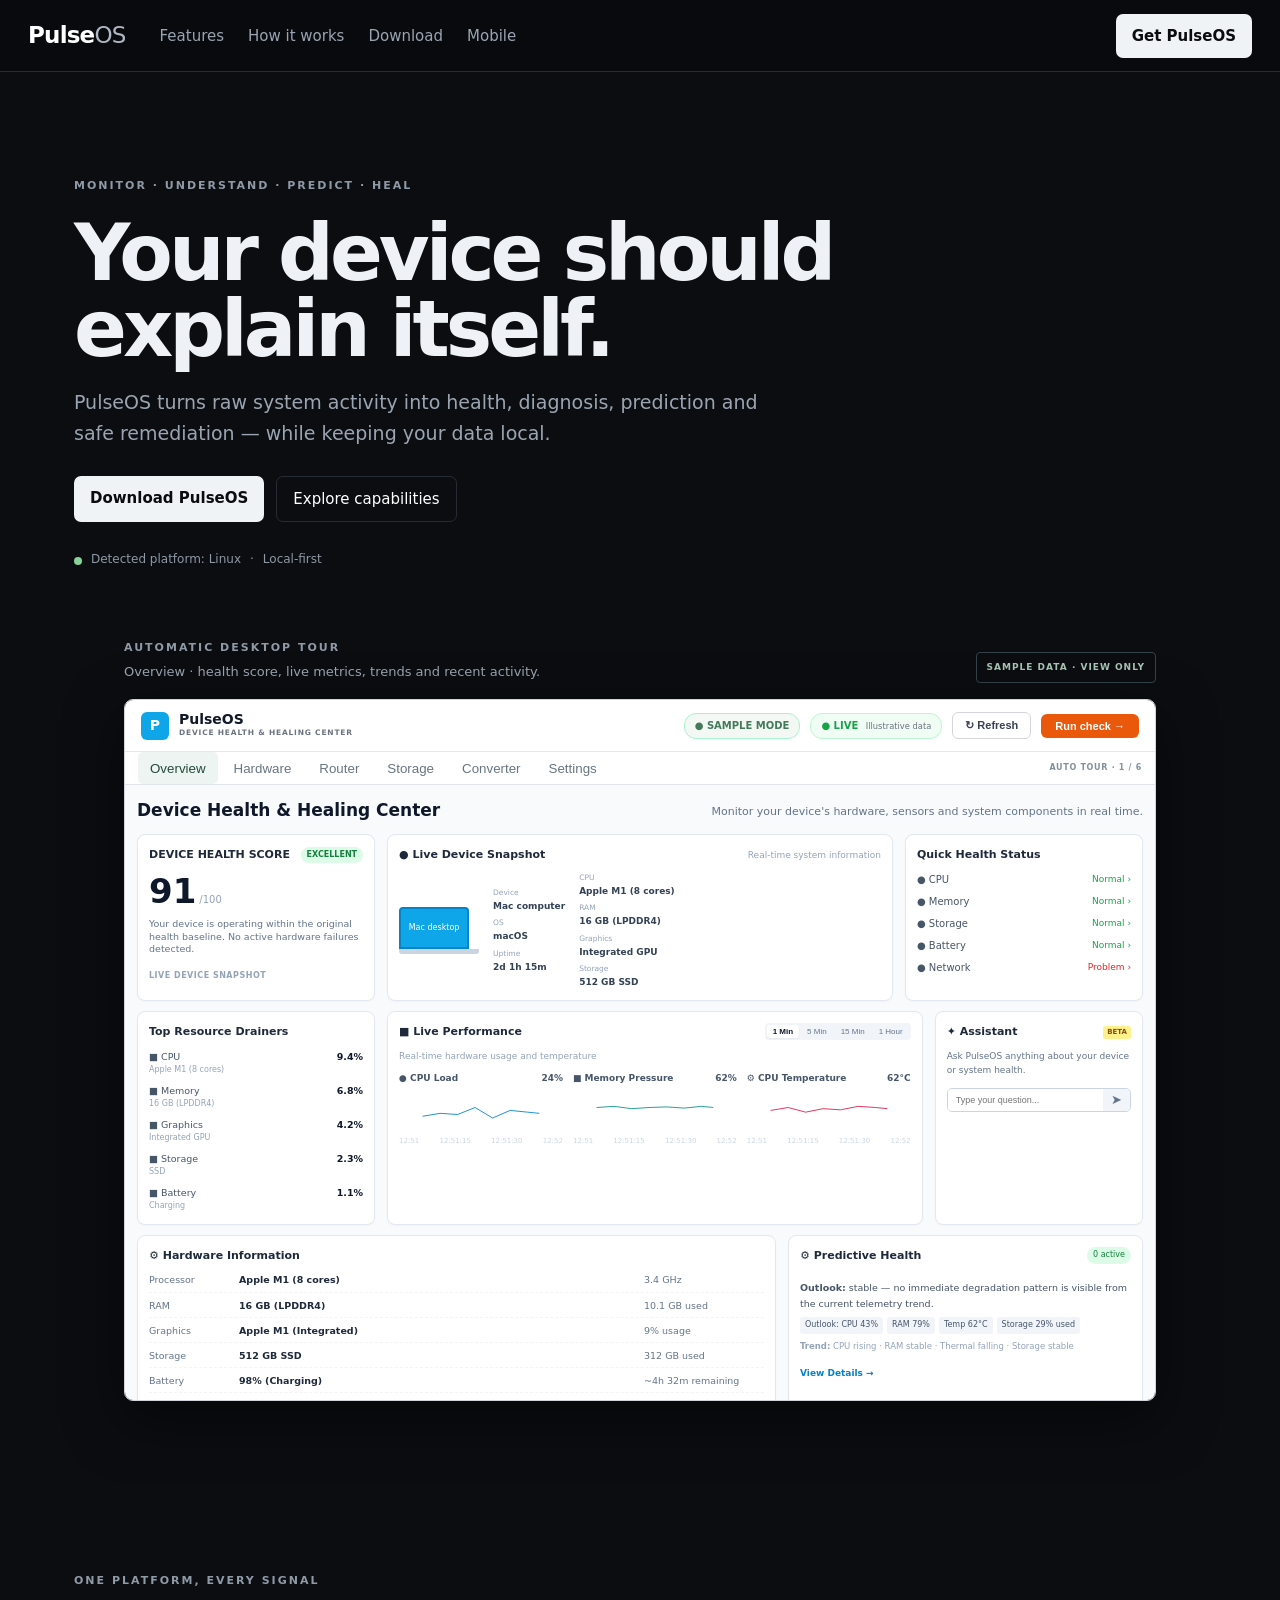
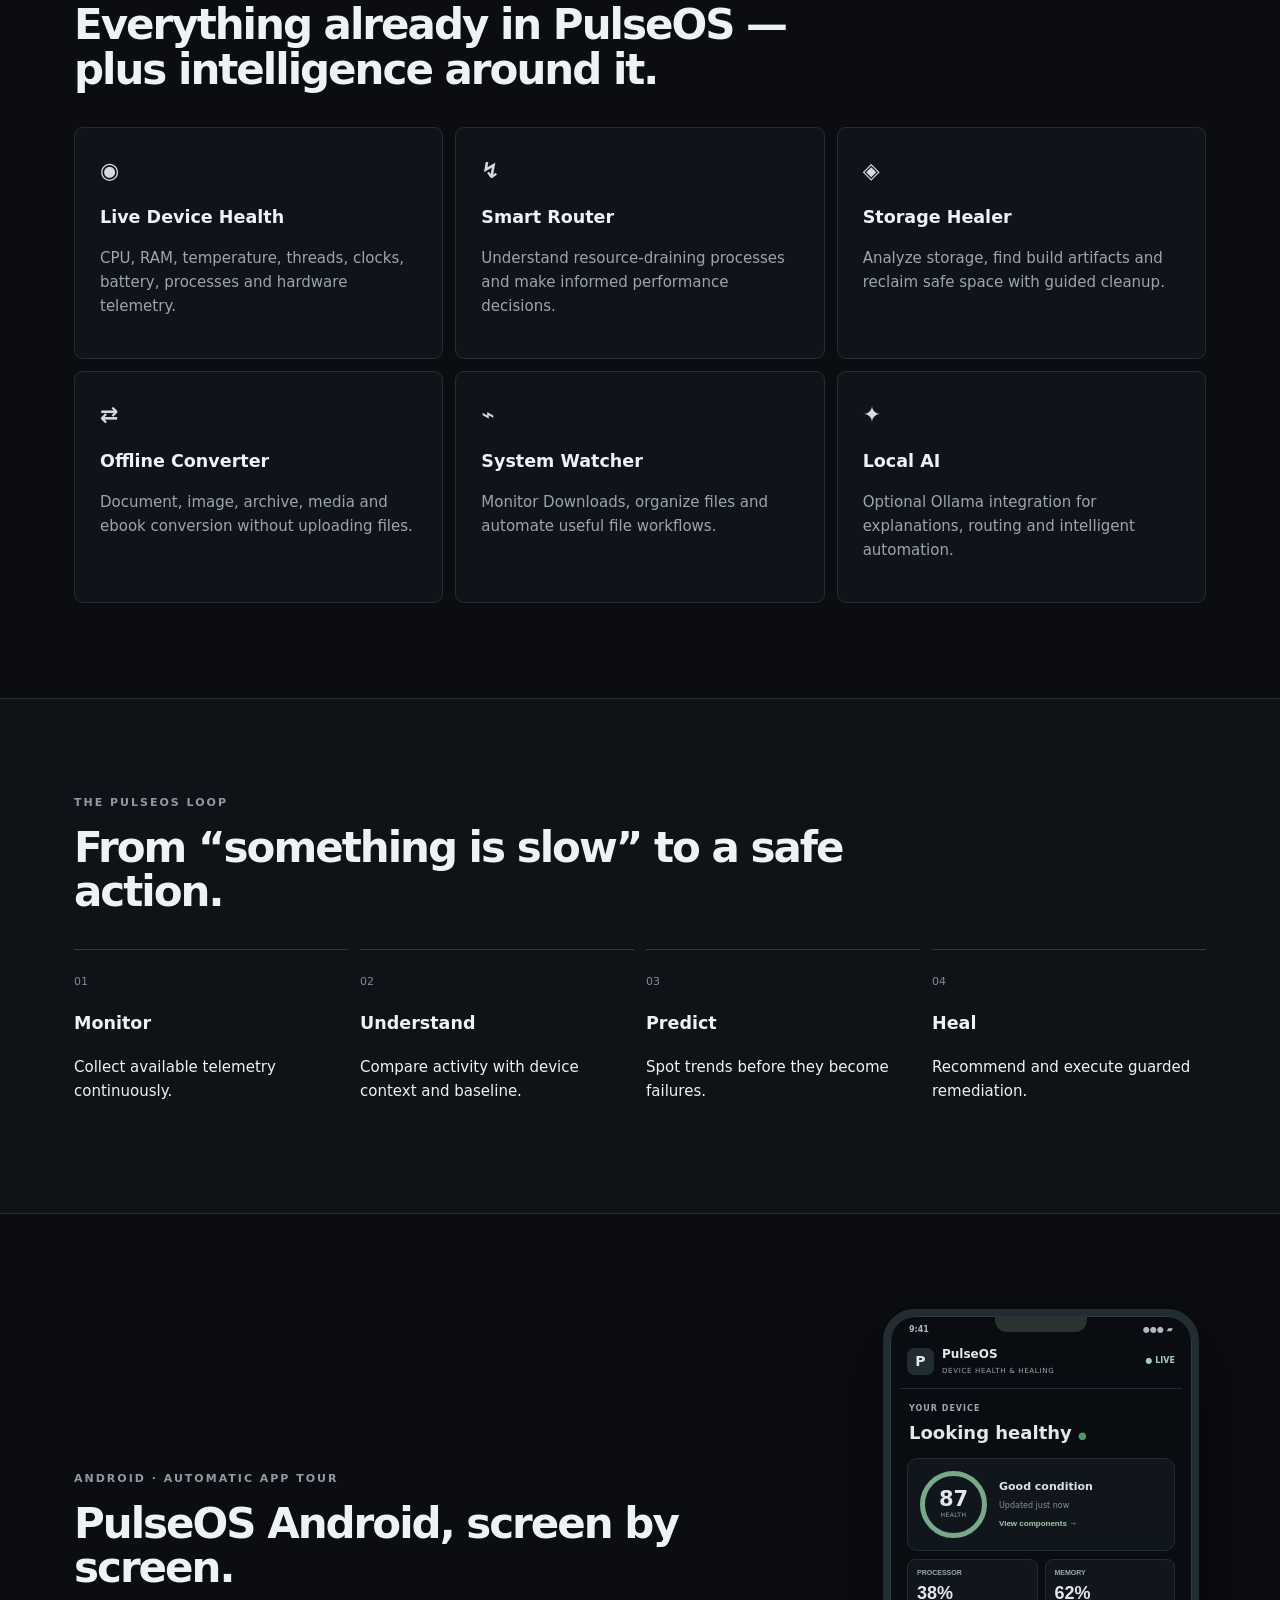
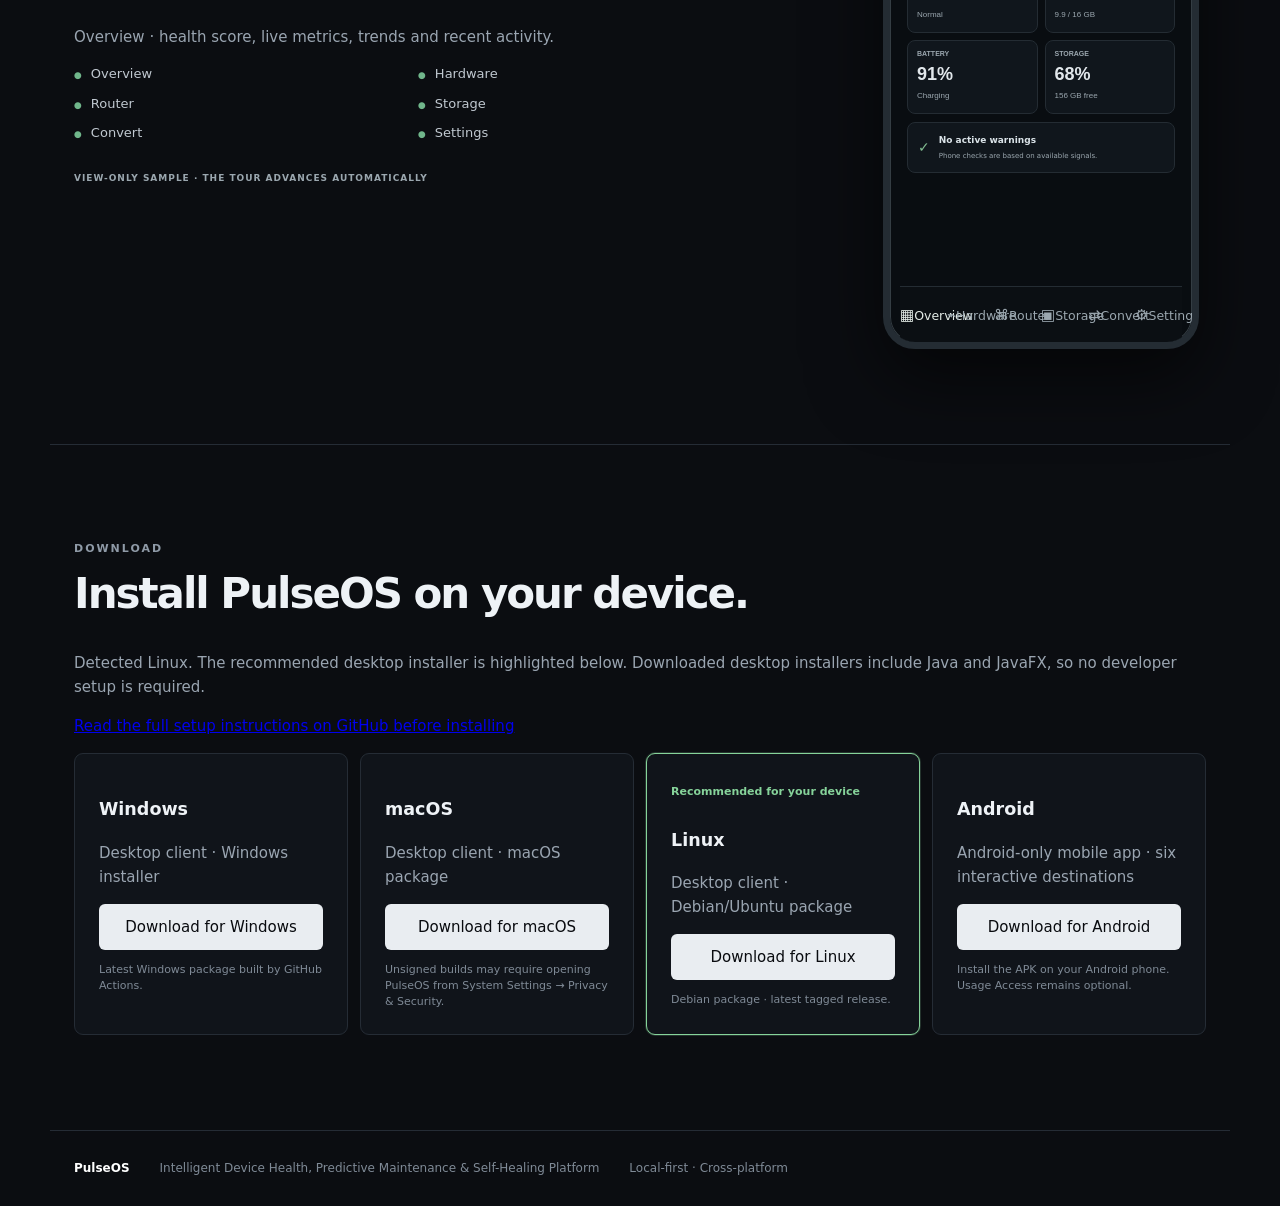
==== commit bd88c647: "Update project files and add website demo" ====
--- a/website/index.html
+++ b/website/index.html
@@ -4,170 +4,293 @@
 <meta charset="utf-8"><meta name="viewport" content="width=device-width,initial-scale=1">
 <meta name="description" content="PulseOS — Intelligent Device Health, Predictive Maintenance & Self-Healing Platform">
 <title>PulseOS — Device Health & Healing</title>
-<link rel="stylesheet" href="styles.css">
+<link rel="stylesheet" href="styles.css?v=demo-2">
 </head>
 <body>
 <header class="nav"><a class="brand" href="#top">Pulse<span>OS</span></a><nav><a href="#features">Features</a><a href="#how">How it works</a><a href="#download">Download</a><a href="#mobile">Mobile</a></nav><a class="nav-btn" href="#download">Get PulseOS</a></header>
 <main id="top">
 <section class="hero"><div class="eyebrow">MONITOR · UNDERSTAND · PREDICT · HEAL</div><h1>Your device should explain itself.</h1><p>PulseOS turns raw system activity into health, diagnosis, prediction and safe remediation — while keeping your data local.</p><div class="hero-actions"><a class="primary" href="#download">Download PulseOS</a><a class="secondary" href="#features">Explore capabilities</a></div><div class="status"><i></i><span id="platformText">Detecting your platform…</span><span>·</span><span>Local-first</span></div></section>
+
 <section class="dashboard-preview">
+  <div class="preview-heading">
+    <div><div class="eyebrow">AUTOMATIC DESKTOP TOUR</div><p id="desktopTourCaption" aria-live="polite">Overview · health score, live metrics, trends and recent activity.</p></div>
+    <span class="preview-orbit">SAMPLE DATA · VIEW ONLY</span>
+  </div>
   <div class="dash-window">
+    <!-- Topbar -->
     <div class="dash-topbar">
-      <div class="dash-brand"><span class="dash-logo">P</span><div><b>PulseOS</b><small>DEVICE HEALTH &amp; HEALING CENTER</small></div></div>
-      <div class="dash-top-actions"><span class="dash-live">● LIVE</span><span class="dash-refresh">↻</span><span class="dash-avatar">P</span></div>
+      <div class="dash-brand">
+        <span class="dash-logo">P</span>
+        <div>
+          <b>PulseOS</b>
+          <small>DEVICE HEALTH &amp; HEALING CENTER</small>
+        </div>
+      </div>
+      <div class="dash-topbar-right">
+        <span class="badge-status green">● SAMPLE MODE</span>
+        <span class="badge-status live">● LIVE <small>Illustrative data</small></span>
+        <button class="dash-btn-sec" type="button" data-demo-action="refresh">↻ Refresh</button>
+        <button class="dash-btn-danger" type="button" data-demo-action="diagnosis">Run check →</button>
+      </div>
     </div>
+    <nav class="demo-page-tabs" aria-label="Desktop preview pages">
+      <button class="demo-page-tab active" type="button" data-demo-page="overview">Overview</button>
+      <button class="demo-page-tab" type="button" data-demo-page="hardware">Hardware</button>
+      <button class="demo-page-tab" type="button" data-demo-page="router">Router</button>
+      <button class="demo-page-tab" type="button" data-demo-page="storage">Storage</button>
+      <button class="demo-page-tab" type="button" data-demo-page="converter">Converter</button>
+      <button class="demo-page-tab" type="button" data-demo-page="settings">Settings</button>
+      <span class="demo-auto-status" aria-live="off">AUTO TOUR · 1 / 6</span>
+    </nav>
 
     <div class="dash-layout">
-      <aside class="dash-sidebar">
-        <button class="dash-nav active">◉ <span>Overview</span></button>
-        <button class="dash-nav">⌘ <span>Smart Router</span></button>
-        <button class="dash-nav">▣ <span>Storage Healer</span></button>
-        <button class="dash-nav">⇄ <span>Converter</span></button>
-        <button class="dash-nav">⚙ <span>Settings</span></button>
-        <div class="dash-side-status"><i></i> Monitoring active</div>
-        <div class="dash-side-version">PulseOS v0.1 Prototype</div>
-      </aside>
-
+      <!-- Main Content Container -->
       <div class="dash-content">
+        <!-- Page Header -->
         <div class="dash-pagehead">
-          <div>
-            <span class="dash-eyebrow">OVERVIEW</span>
-            <h3>Device Health &amp; Healing Center</h3>
-            <p>Understand your device at a glance — then act safely.</p>
-          </div>
-          <div class="dash-head-buttons"><button>Refresh</button><button class="dash-main-action">FIX ISSUES SAFELY</button></div>
-        </div>
-
-        <div class="dash-health-card dash-click">
-          <div class="dash-health-score">
-            <span class="dash-label">DEVICE HEALTH SCORE</span>
-            <strong>87<span>/100</span></strong>
-            <b>GOOD</b>
-            <p>Healthy · stable workload with moderate storage pressure.</p>
-          </div>
-          <div class="dash-health-bars">
-            <div><label>Performance <b>84%</b></label><i><em style="width:84%"></em></i></div>
-            <div><label>Hardware <b>91%</b></label><i><em style="width:91%"></em></i></div>
-            <div><label>Storage <b>71%</b></label><i><em style="width:71%"></em></i></div>
-            <div><label>Battery <b>92%</b></label><i><em style="width:92%"></em></i></div>
-          </div>
-        </div>
-
-        <div class="dash-section-head"><div><span class="dash-eyebrow">LIVE TELEMETRY</span><h4>Current device snapshot</h4></div><span class="dash-update"><i></i> Updating every second</span></div>
-        <div class="dash-snapshot">
-          <div class="dash-stat dash-click"><small>CPU</small><strong>42<em>%</em></strong><span>Chrome · top process</span></div>
-          <div class="dash-stat dash-click"><small>MEMORY</small><strong>61<em>%</em></strong><span>Android Studio · top memory</span></div>
-          <div class="dash-stat dash-click"><small>TEMPERATURE</small><strong>54<em>°C</em></strong><span>Thermal state · normal</span></div>
-          <div class="dash-stat dash-click"><small>THREADS</small><strong>184</strong><span>Running processes</span></div>
-          <div class="dash-stat dash-click"><small>CLOCK</small><strong>3.4<em>GHz</em></strong><span>Current frequency</span></div>
-        </div>
-
-        <div class="dash-chart-grid">
+          <h3>Device Health &amp; Healing Center</h3>
+          <p>Monitor your device's hardware, sensors and system components in real time.</p>
+        </div>
+
+        <!-- Row 1: Score, Snapshot, Quick Health Status -->
+        <div class="dash-grid row-1">
+          <!-- Score Card -->
+          <div class="dash-card score-card">
+            <div class="dash-card-title">DEVICE HEALTH SCORE <span class="badge green-pill">EXCELLENT</span></div>
+            <div class="score-body">
+              <div class="score-num">
+                <strong>91</strong>
+                <small>/100</small>
+              </div>
+              <p>Your device is operating within the original health baseline. No active hardware failures detected.</p>
+            </div>
+            <div class="dash-card-foot-tag">LIVE DEVICE SNAPSHOT</div>
+          </div>
+
+          <!-- Live Device Snapshot Card -->
+          <div class="dash-card snapshot-card">
+            <div class="dash-card-title">● Live Device Snapshot <small>Real-time system information</small></div>
+            <div class="snapshot-body">
+              <div class="laptop-icon">
+                <div class="screen">Mac desktop</div>
+                <div class="base"></div>
+              </div>
+              <div class="snapshot-specs">
+                <div><small>Device</small><b>Mac computer</b></div>
+                <div><small>OS</small><b>macOS</b></div>
+                <div><small>Uptime</small><b>2d 1h 15m</b></div>
+              </div>
+              <div class="snapshot-hardware">
+                <div><small>CPU</small><b>Apple M1 (8 cores)</b></div>
+                <div><small>RAM</small><b>16 GB (LPDDR4)</b></div>
+                <div><small>Graphics</small><b>Integrated GPU</b></div>
+                <div><small>Storage</small><b>512 GB SSD</b></div>
+              </div>
+            </div>
+          </div>
+
+          <!-- Quick Health Status Card -->
+          <div class="dash-card status-list-card">
+            <div class="dash-card-title">Quick Health Status</div>
+            <ul class="status-list">
+              <li><span>● CPU</span> <em class="tag-good">Normal ›</em></li>
+              <li><span>● Memory</span> <em class="tag-good">Normal ›</em></li>
+              <li><span>● Storage</span> <em class="tag-good">Normal ›</em></li>
+              <li><span>● Battery</span> <em class="tag-good">Normal ›</em></li>
+              <li><span>● Network</span> <em class="tag-warn">Problem ›</em></li>
+            </ul>
+          </div>
+        </div>
+
+        <!-- Row 2: Top Resource Drainers, Live Performance Charts, Assistant -->
+        <div class="dash-grid row-2">
+          <!-- Top Resource Drainers -->
           <div class="dash-card">
-            <div class="dash-card-head"><div><span>CPU</span><b>CPU Load</b></div><em>LIVE</em></div>
-            <svg class="dash-chart" viewBox="0 0 500 150" preserveAspectRatio="none">
-              <path class="gridline" d="M0 35H500M0 75H500M0 115H500"/>
-              <polyline points="0,112 40,107 80,114 120,66 160,77 200,48 240,71 280,43 320,57 360,34 400,48 445,24 500,35"/>
-            </svg>
-            <div class="dash-chart-foot"><strong>42%</strong><span>recent load trend</span></div>
-          </div>
+            <div class="dash-card-title">Top Resource Drainers</div>
+            <div class="drainers-list">
+              <div class="drain-item"><span>■ CPU <small>Apple M1 (8 cores)</small></span><b>9.4%</b></div>
+              <div class="drain-item"><span>■ Memory <small>16 GB (LPDDR4)</small></span><b>6.8%</b></div>
+              <div class="drain-item"><span>■ Graphics <small>Integrated GPU</small></span><b>4.2%</b></div>
+              <div class="drain-item"><span>■ Storage <small>SSD</small></span><b>2.3%</b></div>
+              <div class="drain-item"><span>■ Battery <small>Charging</small></span><b>1.1%</b></div>
+            </div>
+          </div>
+
+          <!-- Live Performance Charts -->
+          <div class="dash-card charts-card">
+            <div class="dash-card-head-flex">
+              <div>
+                <div class="dash-card-title">■ Live Performance</div>
+                <small class="sub-text">Real-time hardware usage and temperature</small>
+              </div>
+              <div class="time-filters">
+                <button class="active">1 Min</button>
+                <button>5 Min</button>
+                <button>15 Min</button>
+                <button>1 Hour</button>
+              </div>
+            </div>
+            <div class="charts-3col">
+              <!-- CPU Load -->
+              <div class="mini-chart">
+                <div class="chart-label"><span>● CPU Load</span><strong>24%</strong></div>
+                <svg viewBox="0 0 200 60" class="sparkline blue">
+                  <polyline points="0,45 30,40 60,42 90,30 120,48 150,35 180,38 200,40"/>
+                </svg>
+                <div class="chart-time"><span>12:51</span><span>12:51:15</span><span>12:51:30</span><span>12:52</span></div>
+              </div>
+              <!-- Memory Pressure -->
+              <div class="mini-chart">
+                <div class="chart-label"><span>■ Memory Pressure</span><strong>62%</strong></div>
+                <svg viewBox="0 0 200 60" class="sparkline teal">
+                  <polyline points="0,30 30,28 60,32 90,30 120,29 150,31 180,28 200,30"/>
+                </svg>
+                <div class="chart-time"><span>12:51</span><span>12:51:15</span><span>12:51:30</span><span>12:52</span></div>
+              </div>
+              <!-- CPU Temp -->
+              <div class="mini-chart">
+                <div class="chart-label"><span>⚙ CPU Temperature</span><strong>62°C</strong></div>
+                <svg viewBox="0 0 200 60" class="sparkline red">
+                  <polyline points="0,35 30,30 60,38 90,32 120,34 150,28 180,30 200,32"/>
+                </svg>
+                <div class="chart-time"><span>12:51</span><span>12:51:15</span><span>12:51:30</span><span>12:52</span></div>
+              </div>
+            </div>
+          </div>
+
+          <!-- Assistant Panel -->
+          <div class="dash-card assistant-card">
+            <div class="dash-card-title">✦ Assistant <span class="badge-beta">BETA</span></div>
+            <p>Ask PulseOS anything about your device or system health.</p>
+            <div class="chat-input-wrapper">
+              <input type="text" placeholder="Type your question..." readonly>
+              <button>➤</button>
+            </div>
+          </div>
+        </div>
+
+        <!-- Row 3: Hardware Info & Predictive Health -->
+        <div class="dash-grid row-3">
+          <!-- Hardware Info Table -->
+          <div class="dash-card flex-2">
+            <div class="dash-card-title">⚙ Hardware Information</div>
+            <div class="info-table">
+              <div class="info-row"><span>Processor</span><b>Apple M1 (8 cores)</b><span>3.4 GHz</span></div>
+              <div class="info-row"><span>RAM</span><b>16 GB (LPDDR4)</b><span>10.1 GB used</span></div>
+              <div class="info-row"><span>Graphics</span><b>Apple M1 (Integrated)</b><span>9% usage</span></div>
+              <div class="info-row"><span>Storage</span><b>512 GB SSD</b><span>312 GB used</span></div>
+              <div class="info-row"><span>Battery</span><b>98% (Charging)</b><span>~4h 32m remaining</span></div>
+              <div class="info-row"><span>System</span><b>macOS · MacIntel</b><span>Uptime: 2d 14h 36m</span></div>
+            </div>
+          </div>
+
+          <!-- Predictive Health -->
+          <div class="dash-card flex-1">
+            <div class="dash-card-head-flex">
+              <div class="dash-card-title">⚙ Predictive Health</div>
+              <span class="badge green-pill">0 active</span>
+            </div>
+            <div class="predict-content">
+              <p><b>Outlook:</b> stable — no immediate degradation pattern is visible from the current telemetry trend.</p>
+              <div class="predict-pills">
+                <span>Outlook: CPU 43%</span>
+                <span>RAM 79%</span>
+                <span>Temp 62°C</span>
+                <span>Storage 29% used</span>
+              </div>
+              <p class="small-trend"><b>Trend:</b> CPU rising · RAM stable · Thermal falling · Storage stable</p>
+              <a href="#" class="link-btn">View Details →</a>
+            </div>
+          </div>
+        </div>
+
+        <!-- Row 4: System Watcher, Recent Activity, Network Health, Storage Intelligence -->
+        <div class="dash-grid row-4">
+          <!-- System Watcher -->
           <div class="dash-card">
-            <div class="dash-card-head"><div><span>RAM</span><b>Memory Pressure</b></div><em>LIVE</em></div>
-            <svg class="dash-chart" viewBox="0 0 500 150" preserveAspectRatio="none">
-              <path class="gridline" d="M0 35H500M0 75H500M0 115H500"/>
-              <polyline points="0,70 50,66 100,73 150,62 200,67 250,55 300,61 350,51 400,54 455,45 500,41"/>
-            </svg>
-            <div class="dash-chart-foot"><strong>61%</strong><span>recent memory trend</span></div>
-          </div>
+            <div class="dash-card-head-flex">
+              <div class="dash-card-title">■ System Watcher</div>
+              <span class="badge green-pill">Monitoring in real time</span>
+            </div>
+            <ul class="watcher-list">
+              <li><span>↳ Downloads</span> <b>0 files ›</b></li>
+              <li><span>⚙ Telemetry</span> <b>Initialized ›</b></li>
+              <li><span>■ Storage Analysis</span> <b>Running ›</b></li>
+              <li><span>⚙ System Watcher</span> <b>Initialized ›</b></li>
+            </ul>
+          </div>
+
+          <!-- Recent Activity -->
           <div class="dash-card">
-            <div class="dash-card-head"><div><span>THERMALS</span><b>CPU Temperature</b></div><em>LIVE</em></div>
-            <svg class="dash-chart" viewBox="0 0 500 150" preserveAspectRatio="none">
-              <path class="gridline" d="M0 35H500M0 75H500M0 115H500"/>
-              <polyline points="0,109 50,104 100,99 150,106 200,91 250,96 300,80 350,85 400,74 450,78 500,72"/>
-            </svg>
-            <div class="dash-chart-foot"><strong>54°C</strong><span>recent thermal trend</span></div>
-          </div>
-        </div>
-
-        <div class="dash-two">
-          <div class="dash-card dash-click">
-            <div class="dash-card-head"><div><span>ATTENTION</span><b>Active Problems</b></div><em class="dash-count">2</em></div>
-            <div class="dash-problems">
-              <div><i></i><div><b>STORAGE PRESSURE</b><span>Downloads and project artifacts are using space.</span></div><strong>71%</strong></div>
-              <div><i></i><div><b>RESOURCE SPIKE</b><span>Chrome is currently the top CPU process.</span></div><strong>42%</strong></div>
-            </div>
-            <button class="dash-text-button">REVIEW &amp; FIX →</button>
-          </div>
-          <div class="dash-card dash-click">
-            <div class="dash-card-head"><div><span>LOOKING AHEAD</span><b>Predictive Health</b></div><em>86% confidence</em></div>
-            <div class="dash-predict">
-              <div><span>CPU Pressure</span><b>72%</b></div><div><span>RAM Pressure</span><b>61%</b></div>
-              <div><span>Thermal Risk</span><b>34%</b></div><div><span>Storage Risk</span><b>18%</b></div>
-            </div>
-            <p>Current signals suggest moderate performance pressure with no immediate thermal risk.</p>
-          </div>
-        </div>
-
-        <div class="dash-two">
-          <div class="dash-card dash-click">
-            <div class="dash-card-head"><div><span>POWER</span><b>Battery &amp; Power</b></div><em>CHARGING</em></div>
-            <div class="dash-battery"><strong>84<em>%</em></strong><div><span>Battery health <b>92%</b></span><span>Cycle count <b>184</b></span><span>Power source <b>Adapter</b></span></div></div>
-          </div>
-          <div class="dash-card dash-click">
-            <div class="dash-card-head"><div><span>DISK</span><b>Storage Intelligence</b></div><em>42% USED</em></div>
-            <div class="dash-storage">
-              <div class="dash-donut"><div><strong>420</strong><span>GB used</span></div></div>
-              <div class="dash-storage-list">
-                <div><span><i></i>Downloads</span><b>120 GB</b></div>
-                <div><span><i></i>Projects</span><b>98 GB</b></div>
-                <div><span><i></i>Developer</span><b>76 GB</b></div>
-                <div><span><i></i>Documents</span><b>42 GB</b></div>
-                <div><span><i></i>Other</span><b>84 GB</b></div>
-              </div>
-            </div>
-          </div>
-        </div>
-
-        <div class="dash-card dash-click">
-          <div class="dash-card-head"><div><span>RESOURCE ANALYSIS</span><b>Top Resource Drainers</b></div><em>Open Smart Router →</em></div>
-          <div class="dash-drainers">
-            <div><span>CPU LEADER</span><b>Chrome</b><em>28%</em></div>
-            <div><span>MEMORY LEADER</span><b>Android Studio</b><em>2.4 GB</em></div>
-            <div><span>PROCESSES</span><b>184</b><em>Total running</em></div>
-            <div><span>RESOURCE SUMMARY</span><p>Moderate resource pressure. No single process is dominating the device.</p></div>
-          </div>
-        </div>
-
-        <div class="dash-two">
-          <div class="dash-card dash-click">
-            <div class="dash-card-head"><div><span>DEVICE</span><b>Hardware Information</b></div><em>Details →</em></div>
-            <div class="dash-info"><span>CPU <b>Apple Silicon / x64 device</b></span><span>Memory <b>16 GB</b></span><span>Thermal state <b>Normal</b></span><span>Telemetry <b>OSHI</b></span></div>
-          </div>
-          <div class="dash-card dash-click">
-            <div class="dash-card-head"><div><span>AUTOMATION</span><b>System Watcher</b></div><em>ACTIVE</em></div>
-            <div class="dash-watcher"><span>● Watching <b>~/Downloads</b></span><div><small>LAST EVENT</small><b>project-build.zip detected</b><p>Organized automatically · 2 min ago</p></div></div>
-          </div>
-        </div>
-
-        <div class="dash-card">
-          <div class="dash-card-head"><div><span>EVENTS</span><b>Recent Activity</b></div><em>View all →</em></div>
-          <div class="dash-activity"><div><time>10:42</time><span>•</span><b>Storage scan completed</b><em>Healthy result</em></div><div><time>10:40</time><span>•</span><b>New file detected</b><em>Watcher</em></div><div><time>10:38</time><span>•</span><b>Build artifact identified</b><em>Storage Healer</em></div><div><time>10:34</time><span>•</span><b>CPU spike detected</b><em>Smart Router</em></div></div>
-        </div>
-
-        <div class="dash-about dash-card">
-          <span class="dash-eyebrow">ABOUT PULSEOS</span><h4>From system data to device intelligence.</h4>
-          <p>PulseOS combines monitoring, diagnosis, prediction and safe maintenance into one local-first workflow.</p>
-          <div class="dash-flow"><b>MONITOR</b><i>→</i><b>UNDERSTAND</b><i>→</i><b>PREDICT</b><i>→</i><b>HEAL</b></div>
-          <footer>Existing tools show data. <strong>PulseOS turns data into decisions.</strong></footer>
-        </div>
+            <div class="dash-card-head-flex">
+              <div class="dash-card-title">Recent Activity</div>
+              <a href="#" class="link-btn">View all →</a>
+            </div>
+            <ul class="activity-timeline">
+              <li><span>● PulseOS dashboard started</span><time>12:51:30 pm</time></li>
+              <li><span>● Telemetry engine initialized</span><time>12:51:30 pm</time></li>
+              <li><span>● Storage analysis started</span><time>12:51:30 pm</time></li>
+              <li><span>● System Watcher initialized</span><time>12:51:30 pm</time></li>
+            </ul>
+          </div>
+
+          <!-- Network Health -->
+          <div class="dash-card network-card">
+            <div class="dash-card-head-flex">
+              <div class="dash-card-title">Network Health</div>
+              <span class="badge red-pill">PROBLEM</span>
+            </div>
+            <p>DNS or internet accessibility trend.</p>
+            <button class="dash-btn-red">Diagnose →</button>
+            <div class="net-stats">
+              <div><small>Connection</small><b>Not Connected</b></div>
+              <div><small>DNS</small><b>IP Address</b></div>
+              <div><small>Latency</small><b>—</b></div>
+            </div>
+          </div>
+
+          <!-- Storage Intelligence -->
+          <div class="dash-card storage-card">
+            <div class="dash-card-head-flex">
+              <div class="dash-card-title">Storage Intelligence</div>
+              <span class="badge green-pill">Healthy</span>
+            </div>
+            <div class="storage-content">
+              <div class="storage-num">
+                <strong>68%</strong>
+                <small>Used</small>
+              </div>
+              <div class="storage-breakdown">
+                <div><span>Free Space</span><b>156 GB</b></div>
+                <div><span>Apps</span><b>124 GB</b></div>
+                <div><span>Media</span><b>96 GB</b></div>
+                <div><span>Other</span><b>34 GB</b></div>
+              </div>
+            </div>
+            <a href="#" class="link-btn text-right">Manage Storage →</a>
+          </div>
+        </div>
+
       </div>
     </div>
   </div>
 </section>
+
 <section id="features" class="section"><div class="eyebrow">ONE PLATFORM, EVERY SIGNAL</div><h2>Everything already in PulseOS — plus intelligence around it.</h2><div class="cards"><article><b>◉</b><h3>Live Device Health</h3><p>CPU, RAM, temperature, threads, clocks, battery, processes and hardware telemetry.</p></article><article><b>↯</b><h3>Smart Router</h3><p>Understand resource-draining processes and make informed performance decisions.</p></article><article><b>◈</b><h3>Storage Healer</h3><p>Analyze storage, find build artifacts and reclaim safe space with guided cleanup.</p></article><article><b>⇄</b><h3>Offline Converter</h3><p>Document, image, archive, media and ebook conversion without uploading files.</p></article><article><b>⌁</b><h3>System Watcher</h3><p>Monitor Downloads, organize files and automate useful file workflows.</p></article><article><b>✦</b><h3>Local AI</h3><p>Optional Ollama integration for explanations, routing and intelligent automation.</p></article></div></section>
 <section id="how" class="section dark"><div class="eyebrow">THE PULSEOS LOOP</div><h2>From “something is slow” to a safe action.</h2><div class="steps"><div><span>01</span><h3>Monitor</h3><p>Collect available telemetry continuously.</p></div><div><span>02</span><h3>Understand</h3><p>Compare activity with device context and baseline.</p></div><div><span>03</span><h3>Predict</h3><p>Spot trends before they become failures.</p></div><div><span>04</span><h3>Heal</h3><p>Recommend and execute guarded remediation.</p></div></div></section>
-<section id="mobile" class="section mobile"><div><div class="eyebrow">PHONE + TABLET READY</div><h2>Same PulseOS intelligence, adapted to the screen and permissions.</h2><p>The mobile experience uses a responsive interface for phones and tablets. Android/iOS clients can share the PulseOS intelligence layer while respecting mobile OS permissions instead of pretending desktop controls exist on a phone.</p><ul><li>Portrait + landscape layouts</li><li>Compact health score and live trends</li><li>Battery, storage and device insights</li><li>Safe actions based on available permissions</li></ul></div><div class="phone"><div class="notch"></div><div class="phone-score">87<small>/100 HEALTH</small></div><div class="phone-card"><span>CPU</span><b>42%</b></div><div class="phone-card"><span>MEMORY</span><b>61%</b></div><div class="phone-card"><span>BATTERY</span><b>78%</b></div><div class="phone-chart">LIVE HEALTH TREND<div class="line"></div></div></div></section>
-<section id="download" class="section download"><div class="eyebrow">DOWNLOAD</div><h2>Install PulseOS on your device.</h2><p id="downloadIntro">Choose the client that matches your platform. The desktop client contains the existing PulseOS JavaFX application and all current modules.</p><p class="setup-guide"><a href="https://github.com/coder-nikhil011/PulseOS#installation--setup" target="_blank" rel="noopener">Read the full setup instructions on GitHub before installing</a></p><div class="download-grid"><article id="windows"><h3>Windows</h3><p>Desktop client · Windows installer</p><a class="download-button" href="downloads/PulseOS-1.0.0.exe" download>Download for Windows</a></article><article id="macos"><h3>macOS</h3><p>Desktop client · macOS package</p><a class="download-button" href="downloads/PulseOS-1.0.0.dmg" download>Download for macOS</a><small class="install-note">This build is not Apple-notarized yet. If macOS blocks it, drag PulseOS to Applications, Control-click it, choose <b>Open</b>, and confirm. If needed, select <b>Open Anyway</b> in System Settings → Privacy &amp; Security.</small></article><article id="linux"><h3>Linux</h3><p>Desktop client · Debian/Ubuntu package</p><a class="download-button" href="downloads/PulseOS-1.0.0.deb" download>Download for Linux</a></article><article id="mobile-client"><h3>Android / iOS</h3><p>Responsive mobile experience · native client roadmap</p><button class="outline" onclick="document.getElementById('mobile').scrollIntoView({behavior:'smooth'})">View mobile plan</button></article></div></section>
-</main><footer><b>PulseOS</b><span>Intelligent Device Health, Predictive Maintenance & Self-Healing Platform</span><span>Local-first · Cross-platform</span></footer>
-<script src="app.js"></script>
-</body></html>
+<section id="mobile" class="section mobile"><div class="mobile-copy"><div class="eyebrow">ANDROID · AUTOMATIC APP TOUR</div><h2>PulseOS Android, screen by screen.</h2><p id="phoneTourCaption" aria-live="polite">Overview · phone health score, battery, processor, memory and storage.</p><ul><li>Overview</li><li>Hardware</li><li>Router</li><li>Storage</li><li>Convert</li><li>Settings</li></ul><span class="phone-demo-note">VIEW-ONLY SAMPLE · THE TOUR ADVANCES AUTOMATICALLY</span></div><div class="phone" id="phoneDemo" aria-label="PulseOS Android app automatic preview"><div class="notch"></div><div class="phone-status"><span>9:41</span><span>●●●  ▰</span></div><div class="phone-appbar"><span class="phone-logo">P</span><div><b>PulseOS</b><small>DEVICE HEALTH &amp; HEALING</small></div><span class="phone-live">● LIVE</span></div><div class="phone-screen" id="phoneScreen" aria-live="polite"></div><nav class="phone-nav" aria-label="Mobile preview pages"><span class="active" data-phone-page="overview"><span>▦</span><small>Overview</small></span><span data-phone-page="hardware"><span>⌁</span><small>Hardware</small></span><span data-phone-page="router"><span>⌘</span><small>Router</small></span><span data-phone-page="storage"><span>▣</span><small>Storage</small></span><span data-phone-page="converter"><span>⇄</span><small>Convert</small></span><span data-phone-page="settings"><span>⚙</span><small>Settings</small></span></nav><div class="phone-demo-shield" aria-hidden="true"></div></div></section>
+<section id="download" class="section download">
+  <div class="eyebrow">DOWNLOAD</div>
+  <h2>Install PulseOS on your device.</h2>
+  <p id="downloadIntro">Choose the desktop installer for Windows, macOS, or Linux, or the Android-only mobile APK.</p>
+  <p class="setup-guide"><a href="https://github.com/coder-nikhil011/PulseOS/blob/main/README.md#%EF%B8%8F-installation--setup" target="_blank" rel="noopener">Read the full setup instructions on GitHub before installing</a></p>
+  <div class="download-grid">
+    <article id="windows"><h3>Windows</h3><p>Desktop client · Windows installer</p><a class="download-button" href="https://github.com/coder-nikhil011/PulseOS/releases/latest/download/PulseOS-windows.exe">Download for Windows</a><small class="install-note">Latest Windows package built by GitHub Actions.</small></article>
+    <article id="macos"><h3>macOS</h3><p>Desktop client · macOS package</p><a class="download-button" href="https://github.com/coder-nikhil011/PulseOS/releases/latest/download/PulseOS-macos.dmg">Download for macOS</a><small class="install-note">Unsigned builds may require opening PulseOS from System Settings → Privacy &amp; Security.</small></article>
+    <article id="linux"><h3>Linux</h3><p>Desktop client · Debian/Ubuntu package</p><a class="download-button" href="https://github.com/coder-nikhil011/PulseOS/releases/latest/download/PulseOS-linux.deb">Download for Linux</a><small class="install-note">Debian package · latest tagged release.</small></article>
+    <article id="mobile-client"><h3>Android</h3><p>Android-only mobile app · six interactive destinations</p><a class="download-button" href="https://github.com/coder-nikhil011/PulseOS/releases/latest/download/PulseOS-android.apk">Download for Android</a><small class="install-note">Install the APK on your Android phone. Usage Access remains optional.</small></article>
+  </div>
+</section>
+</main><footer><b>PulseOS</b><span>Intelligent Device Health, Predictive Maintenance &amp; Self-Healing Platform</span><span>Local-first · Cross-platform</span></footer>
+<script src="app.js?v=demo-2"></script>
+</body></html>
--- a/website/styles.css
+++ b/website/styles.css
@@ -1,23 +1,760 @@
-:root{--bg:#090b0f;--panel:#10141a;--panel2:#151a21;--text:#eef2f6;--muted:#9aa5b1;--line:#252c35;--accent:#e9eef4;--good:#86d39a;--max:1180px}*{box-sizing:border-box}html{scroll-behavior:smooth}body{margin:0;background:#0b0d11;color:var(--text);font:15px/1.6 Inter,ui-sans-serif,system-ui,-apple-system,BlinkMacSystemFont,"Segoe UI",sans-serif}.nav{height:72px;display:flex;align-items:center;gap:34px;padding:0 28px;border-bottom:1px solid var(--line);position:sticky;top:0;background:rgba(9,11,15,.9);backdrop-filter:blur(16px);z-index:10}.brand{font-size:23px;font-weight:800;color:#fff;text-decoration:none;letter-spacing:-.8px}.brand span{font-weight:400;color:#aeb7c2}.nav nav{display:flex;gap:24px;flex:1}.nav nav a{color:var(--muted);text-decoration:none}.nav nav a:hover{color:#fff}.nav-btn,.primary{background:#f0f3f6;color:#0a0c10;text-decoration:none;border-radius:7px;padding:10px 16px;font-weight:700}.hero{max-width:var(--max);margin:auto;padding:105px 24px 70px}.eyebrow{font-size:11px;letter-spacing:2px;color:#8f9aa7;font-weight:800}.hero h1{font-size:clamp(44px,7vw,78px);line-height:.98;letter-spacing:-4px;max-width:850px;margin:20px 0}.hero p{font-size:19px;color:var(--muted);max-width:700px}.hero-actions{display:flex;gap:12px;margin:28px 0}.secondary{border:1px solid var(--line);color:#fff;text-decoration:none;border-radius:7px;padding:10px 16px}.status{display:flex;gap:9px;color:#8e99a5;font-size:12px}.status i{width:8px;height:8px;background:var(--good);border-radius:50%;margin-top:7px}.dashboard-preview{max-width:var(--max);margin:0 auto;padding:0 24px 110px}.window{border:1px solid #2a313a;background:#0e1116;border-radius:12px;box-shadow:0 30px 100px #0008;overflow:hidden}.windowbar{height:48px;border-bottom:1px solid var(--line);display:flex;align-items:center;gap:15px;padding:0 17px;color:#8f99a4;font-size:11px}.windowbar b{color:#fff;font-size:14px}.windowbar em{margin-left:auto;color:var(--good);font-style:normal}.mini-grid{display:grid;grid-template-columns:320px 1fr;gap:12px;padding:12px}.score,.metrics>div,.charts>div{background:var(--panel);border:1px solid var(--line);border-radius:8px}.score{padding:20px}.score small,.metrics small,.charts small{font-size:10px;letter-spacing:1.4px;color:#7e8995}.score strong{display:block;font-size:50px;letter-spacing:-3px;margin:8px 0}.score strong span{font-size:17px;color:#79838e;letter-spacing:0}.score p{color:#aab3bd;font-size:12px}.bar{height:4px;background:#252b33;border-radius:9px}.bar i{display:block;height:100%;background:#cfd6de;border-radius:9px}.metrics{display:grid;grid-template-columns:repeat(4,1fr);gap:8px}.metrics>div{padding:20px;display:flex;flex-direction:column;justify-content:center}.metrics b{font-size:27px;margin-top:5px}.charts{display:grid;grid-template-columns:repeat(3,1fr);gap:12px;padding:0 12px 12px}.charts>div{padding:14px}.charts svg{width:100%;height:100px}.charts polyline{fill:none;stroke:#b9c2cb;stroke-width:2}.section{max-width:var(--max);margin:auto;padding:95px 24px}.section h2{font-size:42px;line-height:1.05;letter-spacing:-2px;max-width:780px;margin:14px 0 35px}.cards{display:grid;grid-template-columns:repeat(3,1fr);gap:12px}.cards article{border:1px solid var(--line);background:var(--panel);border-radius:9px;padding:25px;min-height:180px}.cards b{color:#d4dbe2;font-size:22px}.cards h3{margin:15px 0 7px}.cards p,.mobile p,.download p{color:var(--muted)}.dark{max-width:none;background:#0f1318;border-top:1px solid var(--line);border-bottom:1px solid var(--line);padding-left:max(24px,calc((100% - 1132px)/2));padding-right:max(24px,calc((100% - 1132px)/2))}.steps{display:grid;grid-template-columns:repeat(4,1fr);gap:12px}.steps div{border-top:1px solid #303741;padding-top:18px}.steps span{font-size:11px;color:#818c98}.mobile{display:grid;grid-template-columns:1fr 320px;gap:100px;align-items:center}.mobile ul{padding-left:18px;color:#c0c8d0}.phone{background:#080a0d;border:8px solid #252a31;border-radius:36px;padding:30px 16px 18px;min-height:600px;position:relative;box-shadow:0 20px 70px #0009}.notch{position:absolute;top:8px;left:50%;transform:translateX(-50%);width:90px;height:18px;background:#20252b;border-radius:0 0 12px 12px}.phone-score{text-align:center;font-size:58px;font-weight:800;letter-spacing:-4px;padding-top:28px}.phone-score small{display:block;font-size:9px;letter-spacing:2px;color:#89939e}.phone-card{margin-top:10px;background:#11161c;border:1px solid var(--line);padding:15px;border-radius:9px;display:flex;justify-content:space-between}.phone-chart{margin-top:10px;background:#11161c;border:1px solid var(--line);padding:15px;height:160px;font-size:10px;color:#7e8995}.line{height:100px;margin-top:15px;border-bottom:2px solid #aab3bc;transform:skewY(-7deg)}.download{border-top:1px solid var(--line)}.download-grid{display:grid;grid-template-columns:repeat(4,1fr);gap:12px}.download-grid article{border:1px solid var(--line);background:var(--panel);padding:24px;border-radius:9px;position:relative}.download-grid .download-button,.download-grid button{display:block;width:100%;border:0;background:#e9edf1;color:#090b0f;padding:11px;border-radius:6px;font-weight:700;cursor:pointer;text-align:center;text-decoration:none;font:inherit}.download-grid .outline{background:transparent;color:#fff;border:1px solid #39414b}.download-grid button:disabled{opacity:.55;cursor:not-allowed}.download-grid article.recommended{border-color:var(--good);box-shadow:0 0 0 1px #86d39a33}.recommended-label{display:inline-block;color:var(--good);font-size:11px;font-weight:700;margin-bottom:8px}.install-note{display:block;color:#7f8a96;font-size:11px;line-height:1.45;margin-top:12px}footer{border-top:1px solid var(--line);padding:28px 24px;display:flex;gap:30px;color:#7f8a96;font-size:12px;max-width:var(--max);margin:auto}footer b{color:#fff}@media(max-width:850px){.nav{padding:0 16px}.nav nav{display:none}.nav-btn{margin-left:auto}.hero{padding-top:75px}.mini-grid,.cards,.steps,.download-grid,.mobile{grid-template-columns:1fr}.metrics{grid-template-columns:repeat(2,1fr)}.charts{grid-template-columns:1fr}.section h2{font-size:34px}.phone{max-width:320px;margin:auto}footer{flex-direction:column;gap:5px}}
-
-/* ===== PulseOS website dashboard replacement ===== */
-.dash-window{border:1px solid #2a313a;background:#0b0f14;border-radius:13px;overflow:hidden;box-shadow:0 32px 100px #0009}
-.dash-topbar{height:54px;display:flex;align-items:center;justify-content:space-between;padding:0 18px;border-bottom:1px solid var(--line);background:#0d1116}
-.dash-brand{display:flex;align-items:center;gap:10px}.dash-logo{width:30px;height:30px;border:1px solid #39434a;border-radius:8px;display:grid;place-items:center;font-weight:800}
-.dash-brand b{display:block;font-size:13px}.dash-brand small{display:block;color:#65717b;font-size:7px;letter-spacing:1.2px;margin-top:2px}
-.dash-top-actions{display:flex;gap:9px;align-items:center}.dash-live{font-size:8px;color:#a7b8ab;border:1px solid #263129;border-radius:20px;padding:6px 8px}.dash-refresh,.dash-avatar{color:#78838d;font-size:12px}.dash-avatar{width:26px;height:26px;border:1px solid #2e3740;border-radius:50%;display:grid;place-items:center;font-size:9px}
-.dash-layout{display:grid;grid-template-columns:145px 1fr}.dash-sidebar{border-right:1px solid var(--line);background:#0b0f13;padding:14px 9px;min-height:860px;display:flex;flex-direction:column}
-.dash-nav{border:1px solid transparent;background:transparent;color:#7c8892;text-align:left;border-radius:7px;padding:9px 8px;margin:2px 0;font-size:8px;cursor:default}.dash-nav span{margin-left:7px}.dash-nav.active{background:#141a20;border-color:#202830;color:#e1e6e9}.dash-side-status{margin-top:auto;color:#7c8892;font-size:7px;padding:10px 5px}.dash-side-status i,.dash-update i{display:inline-block;width:5px;height:5px;border-radius:50%;background:#98ad9d;margin-right:5px}.dash-side-version{font-size:7px;color:#4f5962;padding:5px}
-.dash-content{padding:19px;background:#0b0f14}.dash-pagehead{display:flex;justify-content:space-between;align-items:end;gap:15px;margin-bottom:14px}.dash-eyebrow{font-size:7px;color:#68747e;font-weight:800;letter-spacing:1.5px}.dash-pagehead h3{margin:5px 0 3px;font-size:18px}.dash-pagehead p{margin:0;color:#75818b;font-size:8px}.dash-head-buttons{display:flex;gap:7px}.dash-head-buttons button{border:1px solid #242c33;background:#11171d;color:#aab4bc;border-radius:6px;padding:7px 9px;font-size:7px}.dash-head-buttons .dash-main-action{background:#dce3e7;color:#11161a;border-color:#e7ecef;font-weight:800}
-.dash-health-card{display:grid;grid-template-columns:230px 1fr;gap:22px;align-items:center;border:1px solid #242c33;background:#10161c;border-radius:10px;padding:15px;margin-bottom:13px}.dash-health-score{border-right:1px solid #242c33;padding-right:20px}.dash-label{display:block;color:#68747e;font-size:7px;font-weight:800;letter-spacing:1.3px}.dash-health-score strong{display:block;font-size:47px;line-height:1;margin:7px 0}.dash-health-score strong span{font-size:13px;color:#69757f}.dash-health-score>b{font-size:8px;letter-spacing:1.5px}.dash-health-score p{font-size:7px;color:#707c86;margin:6px 0 0}.dash-health-bars{display:grid;grid-template-columns:1fr 1fr;gap:13px 22px}.dash-health-bars label{display:block;font-size:7px;color:#808b94}.dash-health-bars label b{float:right;color:#c4ccd1}.dash-health-bars i{height:4px;display:block;background:#1d242a;border-radius:99px;margin-top:6px;overflow:hidden}.dash-health-bars em{display:block;height:100%;background:#b9c3c9;border-radius:99px}
-.dash-section-head{display:flex;justify-content:space-between;align-items:end;margin:14px 0 8px}.dash-section-head h4{margin:5px 0 0;font-size:11px}.dash-update{font-size:7px;color:#59656f}.dash-snapshot{display:grid;grid-template-columns:repeat(5,1fr);gap:7px}.dash-stat{border:1px solid #242c33;background:#10161c;border-radius:8px;padding:11px}.dash-stat small{display:block;color:#68747e;font-size:6px;letter-spacing:1.2px;font-weight:800}.dash-stat strong{display:inline-block;font-size:22px;margin-top:7px}.dash-stat strong em{font-size:8px;color:#7c8891;font-style:normal}.dash-stat span{display:block;color:#626e78;font-size:6px;margin-top:5px;white-space:nowrap;overflow:hidden;text-overflow:ellipsis}
-.dash-chart-grid{display:grid;grid-template-columns:repeat(3,1fr);gap:8px;margin:8px 0}.dash-card{border:1px solid #242c33;background:#10161c;border-radius:9px;padding:12px}.dash-card-head{display:flex;justify-content:space-between;gap:9px;align-items:flex-start}.dash-card-head span{display:block;color:#68747e;font-size:6px;letter-spacing:1.1px;font-weight:800}.dash-card-head b{display:block;font-size:9px;margin-top:4px}.dash-card-head em{font-style:normal;color:#68747e;font-size:6px;white-space:nowrap}.dash-chart{width:100%;height:90px;margin:8px 0 3px}.dash-chart .gridline{stroke:#1e252b;stroke-width:1}.dash-chart polyline{fill:none;stroke:#bec7ce;stroke-width:2}.dash-chart-foot{border-top:1px solid #242c33;padding-top:7px;color:#5f6b75;font-size:6px}.dash-chart-foot strong{font-size:11px;color:#d1d7db;margin-right:4px}
-.dash-two{display:grid;grid-template-columns:1fr 1fr;gap:8px;margin:8px 0}.dash-count{border:1px solid #312f27!important;color:#c7b28f!important;border-radius:20px;padding:4px 7px}.dash-problems{display:grid;gap:6px;margin:10px 0}.dash-problems>div{display:grid;grid-template-columns:5px 1fr auto;align-items:center;gap:7px;background:#0c1217;border:1px solid #20272e;border-radius:7px;padding:7px}.dash-problems i{width:4px;height:22px;border-radius:3px;background:#967b65}.dash-problems b{display:block;font-size:7px}.dash-problems span{display:block;color:#63707a;font-size:6px;margin-top:2px}.dash-problems strong{font-size:7px;color:#c3cbd0}.dash-text-button{background:none;border:0;color:#b5bec5;font-size:7px;padding:0;cursor:default}.dash-predict{display:grid;grid-template-columns:1fr 1fr;gap:6px;margin:10px 0 7px}.dash-predict>div{background:#0c1217;border:1px solid #20272e;border-radius:7px;padding:8px}.dash-predict span{display:block;color:#65717b;font-size:6px}.dash-predict b{display:block;font-size:12px;margin-top:4px}.dash-card>p{font-size:7px;color:#697680;line-height:1.5;margin:0}
-.dash-battery{display:flex;align-items:center;gap:25px;margin-top:13px}.dash-battery>strong{font-size:38px;line-height:1}.dash-battery>strong em{font-style:normal;color:#7d8992;font-size:11px}.dash-battery>div{display:grid;gap:6px}.dash-battery span{font-size:7px;color:#6f7b85}.dash-battery span b{color:#cbd2d6;margin-left:5px}
-.dash-storage{display:flex;gap:20px;align-items:center;margin-top:11px}.dash-donut{width:100px;height:100px;border-radius:50%;background:conic-gradient(#c2cbd1 0 42%,#66727b 42% 100%);display:grid;place-items:center;position:relative;flex-shrink:0}.dash-donut:after{content:"";position:absolute;inset:15px;background:#10161c;border-radius:50%}.dash-donut div{position:relative;z-index:1;text-align:center}.dash-donut strong{display:block;font-size:16px}.dash-donut span{font-size:6px;color:#68747e}.dash-storage-list{display:grid;gap:5px;flex:1}.dash-storage-list div{display:flex;justify-content:space-between;font-size:7px;color:#7e8992}.dash-storage-list b{color:#c7cfd3}.dash-storage-list i{display:inline-block;width:5px;height:5px;background:#9ca7ae;border-radius:2px;margin-right:5px}
-.dash-drainers{display:grid;grid-template-columns:1fr 1fr 1fr 1.5fr;gap:6px;margin-top:11px}.dash-drainers>div{border:1px solid #20272e;background:#0c1217;border-radius:7px;padding:9px}.dash-drainers span{display:block;color:#65717b;font-size:6px;letter-spacing:1px}.dash-drainers b{display:block;font-size:8px;margin-top:5px}.dash-drainers em{display:block;font-style:normal;color:#74808a;font-size:7px;margin-top:3px}.dash-drainers p{margin:5px 0 0;color:#75818b;font-size:6px;line-height:1.45}
-.dash-info{display:grid;gap:6px;margin-top:10px}.dash-info span{display:flex;justify-content:space-between;border-bottom:1px solid #20272e;padding-bottom:6px;color:#64717b;font-size:7px}.dash-info b{color:#c6ced3;font-weight:600}.dash-watcher{margin-top:10px}.dash-watcher>span{font-size:7px;color:#737f89}.dash-watcher>div{margin-top:8px;padding:8px;background:#0c1217;border:1px solid #20272e;border-radius:7px}.dash-watcher small{display:block;color:#64717b;font-size:6px}.dash-watcher div>b{display:block;font-size:8px;margin-top:4px}.dash-watcher p{font-size:6px;margin-top:4px}
-.dash-activity{margin-top:6px}.dash-activity>div{display:grid;grid-template-columns:38px 8px 1fr auto;gap:5px;align-items:center;padding:7px 0;border-bottom:1px solid #20272e;font-size:7px;color:#9da7ae}.dash-activity>div:last-child{border-bottom:0}.dash-activity time{color:#59656f}.dash-activity em{font-style:normal;color:#62707a;font-size:6px}
-.dash-about{margin-top:8px}.dash-about h4{margin:5px 0 3px;font-size:12px}.dash-about>p{font-size:7px;max-width:620px}.dash-flow{display:flex;gap:8px;align-items:center;margin-top:11px;color:#abb5bc;font-size:6px;letter-spacing:1px}.dash-flow i{font-style:normal;color:#5f6b74}.dash-about footer{margin:12px -12px -12px;padding:9px 12px;border-top:1px solid #242c33;color:#68757e;font-size:7px}.dash-about footer strong{color:#cfd5d9}
-@media(max-width:900px){.dash-layout{grid-template-columns:1fr}.dash-sidebar{display:none}.dash-snapshot{grid-template-columns:repeat(3,1fr)}.dash-chart-grid{grid-template-columns:1fr 1fr}.dash-chart-grid .dash-card:last-child{grid-column:1/-1}.dash-drainers{grid-template-columns:1fr 1fr}}
-@media(max-width:600px){.dash-content{padding:12px}.dash-pagehead{display:block}.dash-head-buttons{margin-top:8px}.dash-health-card,.dash-two,.dash-chart-grid{grid-template-columns:1fr}.dash-health-score{border-right:0;border-bottom:1px solid #242c33;padding:0 0 12px}.dash-health-bars{grid-template-columns:1fr}.dash-snapshot{grid-template-columns:1fr 1fr}.dash-drainers{grid-template-columns:1fr}.dash-chart-grid .dash-card:last-child{grid-column:auto}.dash-storage{flex-direction:column;align-items:flex-start}}
+.download-status{display:block;margin-top:8px;color:var(--muted);font-size:11px;min-height:16px}
+:root{--bg:#090b0f;--panel:#10141a;--panel2:#151a21;--text:#eef2f6;--muted:#9aa5b1;--line:#252c35;--accent:#e9eef4;--good:#86d39a;--max:1180px}*{box-sizing:border-box}html{scroll-behavior:smooth}body{margin:0;background:#0b0d11;color:var(--text);font:15px/1.6 Inter,ui-sans-serif,system-ui,-apple-system,BlinkMacSystemFont,"Segoe UI",sans-serif}.nav{height:72px;display:flex;align-items:center;gap:34px;padding:0 28px;border-bottom:1px solid var(--line);position:sticky;top:0;background:rgba(9,11,15,.9);backdrop-filter:blur(16px);z-index:10}.brand{font-size:23px;font-weight:800;color:#fff;text-decoration:none;letter-spacing:-.8px}.brand span{font-weight:400;color:#aeb7c2}.nav nav{display:flex;gap:24px;flex:1}.nav nav a{color:var(--muted);text-decoration:none}.nav nav a:hover{color:#fff}.nav-btn,.primary{background:#f0f3f6;color:#0a0c10;text-decoration:none;border-radius:7px;padding:10px 16px;font-weight:700}.hero{max-width:var(--max);margin:auto;padding:105px 24px 70px}.eyebrow{font-size:11px;letter-spacing:2px;color:#8f9aa7;font-weight:800}.hero h1{font-size:clamp(44px,7vw,78px);line-height:.98;letter-spacing:-4px;max-width:850px;margin:20px 0}.hero p{font-size:19px;color:var(--muted);max-width:700px}.hero-actions{display:flex;gap:12px;margin:28px 0}.secondary{border:1px solid var(--line);color:#fff;text-decoration:none;border-radius:7px;padding:10px 16px}.status{display:flex;gap:9px;color:#8e99a5;font-size:12px}.status i{width:8px;height:8px;background:var(--good);border-radius:50%;margin-top:7px}.dashboard-preview{max-width:var(--max);margin:0 auto;padding:0 24px 110px}.window{border:1px solid #2a313a;background:#0e1116;border-radius:12px;box-shadow:0 30px 100px #0008;overflow:hidden}.section{max-width:var(--max);margin:auto;padding:95px 24px}.section h2{font-size:42px;line-height:1.05;letter-spacing:-2px;max-width:780px;margin:14px 0 35px}.cards{display:grid;grid-template-columns:repeat(3,1fr);gap:12px}.cards article{border:1px solid var(--line);background:var(--panel);border-radius:9px;padding:25px;min-height:180px}.cards b{color:#d4dbe2;font-size:22px}.cards h3{margin:15px 0 7px}.cards p,.mobile p,.download p{color:var(--muted)}.dark{max-width:none;background:#0f1318;border-top:1px solid var(--line);border-bottom:1px solid var(--line);padding-left:max(24px,calc((100% - 1132px)/2));padding-right:max(24px,calc((100% - 1132px)/2))}.steps{display:grid;grid-template-columns:repeat(4,1fr);gap:12px}.steps div{border-top:1px solid #303741;padding-top:18px}.steps span{font-size:11px;color:#818c98}.mobile{display:grid;grid-template-columns:1fr 320px;gap:100px;align-items:center}.mobile ul{padding-left:18px;color:#c0c8d0}.phone{background:#080a0d;border:8px solid #252a31;border-radius:36px;padding:30px 16px 18px;min-height:600px;position:relative;box-shadow:0 20px 70px #0009}.notch{position:absolute;top:8px;left:50%;transform:translateX(-50%);width:90px;height:18px;background:#20252b;border-radius:0 0 12px 12px}.phone-score{text-align:center;font-size:58px;font-weight:800;letter-spacing:-4px;padding-top:28px}.phone-score small{display:block;font-size:9px;letter-spacing:2px;color:#89939e}.phone-card{margin-top:10px;background:#11161c;border:1px solid var(--line);padding:15px;border-radius:9px;display:flex;justify-content:space-between}.phone-chart{margin-top:10px;background:#11161c;border:1px solid var(--line);padding:15px;height:160px;font-size:10px;color:#7e8995}.line{height:100px;margin-top:15px;border-bottom:2px solid #aab3bc;transform:skewY(-7deg)}.download{border-top:1px solid var(--line)}.download-grid{display:grid;grid-template-columns:repeat(4,1fr);gap:12px}.download-grid article{border:1px solid var(--line);background:var(--panel);padding:24px;border-radius:9px;position:relative}.download-grid .download-button,.download-grid button{display:block;width:100%;border:0;background:#e9edf1;color:#090b0f;padding:11px;border-radius:6px;font-weight:700;cursor:pointer;text-align:center;text-decoration:none;font:inherit}.download-grid .outline{background:transparent;color:#fff;border:1px solid #39414b}.download-grid button:disabled{opacity:.55;cursor:not-allowed}.download-grid article.recommended{border-color:var(--good);box-shadow:0 0 0 1px #86d39a33}.recommended-label{display:inline-block;color:var(--good);font-size:11px;font-weight:700;margin-bottom:8px}.install-note{display:block;color:#7f8a96;font-size:11px;line-height:1.45;margin-top:12px}footer{border-top:1px solid var(--line);padding:28px 24px;display:flex;gap:30px;color:#7f8a96;font-size:12px;max-width:var(--max);margin:auto}footer b{color:#fff}@media(max-width:850px){.nav{padding:0 16px}.nav nav{display:none}.nav-btn{margin-left:auto}.hero{padding-top:75px}.cards,.steps,.download-grid,.mobile{grid-template-columns:1fr}.section h2{font-size:34px}.phone{max-width:320px;margin:auto}footer{flex-direction:column;gap:5px}}
+
+/* ===== PulseOS Light Dashboard Theme (Image Matched) ===== */
+.dash-window {
+  border: 1px solid #d1d5db;
+  background: #f3f4f6;
+  border-radius: 12px;
+  overflow: hidden;
+  box-shadow: 0 20px 50px rgba(0, 0, 0, 0.15);
+  color: #1f2937;
+  font-family: Inter, system-ui, -apple-system, sans-serif;
+}
+
+/* Topbar */
+.dash-topbar {
+  height: 52px;
+  display: flex;
+  align-items: center;
+  justify-content: space-between;
+  padding: 0 16px;
+  border-bottom: 1px solid #e5e7eb;
+  background: #ffffff;
+}
+
+.dash-brand {
+  display: flex;
+  align-items: center;
+  gap: 10px;
+}
+
+.dash-logo {
+  width: 28px;
+  height: 28px;
+  background: #0ea5e9;
+  color: #fff;
+  border-radius: 6px;
+  display: grid;
+  place-items: center;
+  font-weight: 800;
+  font-size: 14px;
+}
+
+.dash-brand b {
+  display: block;
+  font-size: 14px;
+  color: #111827;
+  line-height: 1.1;
+}
+
+.dash-brand small {
+  display: block;
+  color: #6b7280;
+  font-size: 7.5px;
+  letter-spacing: 0.8px;
+  font-weight: 700;
+}
+
+.dash-topbar-right {
+  display: flex;
+  align-items: center;
+  gap: 10px;
+}
+
+.badge-status {
+  font-size: 10px;
+  padding: 4px 10px;
+  border-radius: 12px;
+  font-weight: 600;
+}
+
+.badge-status.green {
+  background: #ecfdf5;
+  color: #059669;
+  border: 1px solid #a7f3d0;
+}
+
+.badge-status.live {
+  background: #f0fdf4;
+  color: #16a34a;
+  border: 1px solid #bbf7d0;
+}
+
+.badge-status.live small {
+  color: #6b7280;
+  margin-left: 4px;
+  font-weight: 400;
+}
+
+.dash-btn-sec {
+  background: #ffffff;
+  border: 1px solid #d1d5db;
+  color: #374151;
+  padding: 6px 12px;
+  border-radius: 6px;
+  font-size: 11px;
+  font-weight: 600;
+  cursor: pointer;
+}
+
+.dash-btn-danger {
+  background: #ea580c;
+  border: none;
+  color: #ffffff;
+  padding: 6px 14px;
+  border-radius: 6px;
+  font-size: 11px;
+  font-weight: 700;
+  cursor: pointer;
+}
+
+/* Sidebar & Layout */
+.dash-layout {
+  display: grid;
+  grid-template-columns: 180px 1fr;
+  background: #f8fafc;
+}
+
+.dash-sidebar {
+  border-right: 1px solid #e2e8f0;
+  background: #ffffff;
+  padding: 12px;
+}
+
+.dash-toggle {
+  background: #f1f5f9;
+  border: 1px solid #cbd5e1;
+  border-radius: 4px;
+  padding: 4px 8px;
+  cursor: pointer;
+  margin-bottom: 12px;
+}
+
+.dash-menu {
+  display: flex;
+  flex-direction: column;
+  gap: 4px;
+}
+
+.dash-nav {
+  border: none;
+  background: transparent;
+  color: #64748b;
+  text-align: left;
+  border-radius: 6px;
+  padding: 8px 10px;
+  font-size: 11px;
+  font-weight: 600;
+  display: flex;
+  align-items: center;
+  gap: 8px;
+  cursor: pointer;
+}
+
+.dash-nav.active {
+  background: #f1f5f9;
+  color: #0f172a;
+}
+
+/* Content Area */
+.dash-content {
+  padding: 16px;
+  display: flex;
+  flex-direction: column;
+  gap: 12px;
+}
+
+.dash-pagehead h3 {
+  margin: 0;
+  font-size: 16px;
+  color: #0f172a;
+  font-weight: 700;
+}
+
+.dash-pagehead p {
+  margin: 2px 0 0;
+  font-size: 11px;
+  color: #64748b;
+}
+
+/* Cards & Grids */
+.dash-grid {
+  display: grid;
+  gap: 12px;
+}
+
+.row-1 { grid-template-columns: 210px 1fr 200px; }
+.row-2 { grid-template-columns: 210px 1fr 200px; }
+.row-3 { grid-template-columns: 1fr 280px; }
+.row-4 { grid-template-columns: 1fr 1fr 1fr 1fr; }
+
+.dash-card {
+  background: #ffffff;
+  border: 1px solid #e2e8f0;
+  border-radius: 8px;
+  padding: 12px;
+  box-shadow: 0 1px 2px rgba(0, 0, 0, 0.03);
+}
+
+.dash-card-title {
+  font-size: 11px;
+  font-weight: 700;
+  color: #1e293b;
+  display: flex;
+  justify-content: space-between;
+  align-items: center;
+  margin-bottom: 8px;
+}
+
+.dash-card-title small {
+  font-weight: 400;
+  color: #94a3b8;
+  font-size: 9px;
+}
+
+.sub-text {
+  font-weight: 400;
+  color: #94a3b8;
+  font-size: 9px;
+  display: block;
+}
+
+.dash-card-head-flex {
+  display: flex;
+  justify-content: space-between;
+  align-items: flex-start;
+  margin-bottom: 8px;
+}
+
+/* Badges */
+.badge.green-pill { background: #dcfce7; color: #15803d; padding: 2px 6px; border-radius: 10px; font-size: 8px; }
+.badge.red-pill { background: #fee2e2; color: #b91c1c; padding: 2px 6px; border-radius: 10px; font-size: 8px; }
+
+/* Score Card */
+.score-num {
+  display: flex;
+  align-items: baseline;
+  gap: 3px;
+  margin: 10px 0;
+}
+
+.score-num strong { font-size: 34px; color: #0f172a; font-weight: 800; line-height: 1; }
+.score-num small { color: #94a3b8; font-size: 10px; }
+.score-card p { font-size: 9.5px; color: #64748b; line-height: 1.35; margin: 0; }
+.dash-card-foot-tag { font-size: 8px; font-weight: 800; color: #94a3b8; margin-top: 14px; letter-spacing: 0.5px; }
+
+/* Snapshot Card */
+.snapshot-body { display: flex; align-items: center; gap: 14px; margin-top: 4px; }
+.laptop-icon { text-align: center; }
+.laptop-icon .screen { width: 70px; height: 42px; background: #0ea5e9; color: #fff; font-size: 8px; border-radius: 4px 4px 0 0; display: grid; place-items: center; border: 2px solid #0284c7; }
+.laptop-icon .base { width: 80px; height: 5px; background: #cbd5e1; border-radius: 0 0 3px 3px; margin: 0 auto; }
+
+.snapshot-specs, .snapshot-hardware { display: flex; flex-direction: column; gap: 4px; }
+.snapshot-specs div, .snapshot-hardware div { font-size: 9px; }
+.snapshot-specs small, .snapshot-hardware small { color: #94a3b8; display: block; font-size: 7.5px; }
+.snapshot-specs b, .snapshot-hardware b { color: #334155; font-weight: 600; }
+
+/* Status List */
+.status-list { list-style: none; padding: 0; margin: 0; display: flex; flex-direction: column; gap: 6px; }
+.status-list li { display: flex; justify-content: space-between; font-size: 10px; color: #475569; }
+.tag-good { color: #16a34a; font-style: normal; font-size: 9px; }
+.tag-warn { color: #dc2626; font-style: normal; font-size: 9px; }
+
+/* Top Resource Drainers */
+.drainers-list { display: flex; flex-direction: column; gap: 6px; }
+.drain-item { display: flex; justify-content: space-between; font-size: 9.5px; color: #475569; }
+.drain-item small { color: #94a3b8; font-size: 8px; display: block; }
+.drain-item b { color: #0f172a; font-weight: 700; }
+
+/* Charts Component */
+.time-filters { display: flex; gap: 2px; background: #f1f5f9; padding: 2px; border-radius: 4px; }
+.time-filters button { border: none; background: transparent; font-size: 8px; color: #64748b; padding: 2px 6px; border-radius: 3px; cursor: pointer; }
+.time-filters button.active { background: #ffffff; color: #0f172a; font-weight: 700; box-shadow: 0 1px 2px rgba(0,0,0,0.05); }
+
+.charts-3col { display: grid; grid-template-columns: 1fr 1fr 1fr; gap: 10px; margin-top: 6px; }
+.chart-label { display: flex; justify-content: space-between; font-size: 9px; color: #475569; font-weight: 600; }
+.sparkline { width: 100%; height: 35px; fill: none; stroke-width: 1.5; margin: 4px 0; }
+.sparkline.blue polyline { stroke: #0284c7; }
+.sparkline.teal polyline { stroke: #0d9488; }
+.sparkline.red polyline { stroke: #e11d48; }
+.chart-time { display: flex; justify-content: space-between; font-size: 7px; color: #cbd5e1; }
+
+/* Assistant */
+.badge-beta { background: #fef08a; color: #854d0e; font-size: 7px; padding: 1px 4px; border-radius: 3px; }
+.assistant-card p { font-size: 9px; color: #64748b; margin: 4px 0 10px; }
+.chat-input-wrapper { display: flex; border: 1px solid #cbd5e1; border-radius: 5px; overflow: hidden; }
+.chat-input-wrapper input { border: none; padding: 6px 8px; font-size: 9px; flex: 1; outline: none; background: #fff; }
+.chat-input-wrapper button { border: none; background: #f1f5f9; color: #64748b; padding: 0 8px; cursor: pointer; }
+
+/* Hardware Information */
+.info-table { display: flex; flex-direction: column; gap: 5px; }
+.info-row { display: grid; grid-template-columns: 90px 1fr 120px; font-size: 9.5px; color: #64748b; padding-bottom: 4px; border-bottom: 1px dashed #f1f5f9; }
+.info-row b { color: #1e293b; font-weight: 600; }
+
+/* Predictive Health */
+.predict-content p { font-size: 9.5px; color: #475569; margin: 0 0 6px; }
+.predict-pills { display: flex; flex-wrap: wrap; gap: 4px; margin-bottom: 6px; }
+.predict-pills span { background: #f1f5f9; font-size: 8px; color: #475569; padding: 2px 5px; border-radius: 3px; }
+.small-trend { font-size: 8.5px !important; color: #94a3b8 !important; }
+.link-btn { font-size: 9px; color: #0284c7; text-decoration: none; font-weight: 600; display: inline-block; margin-top: 4px; }
+.text-right { display: block; text-align: right; }
+
+/* Row 4 Components */
+.watcher-list, .activity-timeline { list-style: none; padding: 0; margin: 0; display: flex; flex-direction: column; gap: 5px; }
+.watcher-list li { display: flex; justify-content: space-between; font-size: 9px; color: #64748b; }
+.watcher-list b { color: #334155; font-weight: 600; }
+
+.activity-timeline li { display: flex; justify-content: space-between; font-size: 8.5px; color: #475569; }
+.activity-timeline time { color: #94a3b8; }
+
+.network-card p { font-size: 9px; color: #64748b; margin: 2px 0 6px; }
+.dash-btn-red { background: #ea580c; color: #fff; border: none; padding: 5px 10px; border-radius: 4px; font-size: 9px; font-weight: 700; cursor: pointer; margin: 6px 0; }
+.net-stats { display: flex; gap: 8px; font-size: 7.5px; color: #94a3b8; margin-top: 4px; }
+.net-stats b { display: block; color: #475569; font-size: 8px; }
+
+.storage-content { display: flex; gap: 12px; align-items: center; margin-top: 4px; }
+.storage-num strong { font-size: 22px; color: #0f172a; font-weight: 800; display: block; line-height: 1; }
+.storage-num small { font-size: 8px; color: #94a3b8; }
+.storage-breakdown { font-size: 8px; color: #64748b; flex: 1; display: grid; grid-template-columns: 1fr 1fr; gap: 2px; }
+.storage-breakdown b { color: #1e293b; margin-left: 2px; }
+
+/* Responsive Adjustments */
+@media (max-width: 1024px) {
+  .row-1, .row-2, .row-3, .row-4 { grid-template-columns: 1fr; }
+  .dash-layout { grid-template-columns: 1fr; }
+  .dash-sidebar { display: none; }
+}
+
+/* Interactive product previews */
+.dashboard-preview {
+  max-width: 1080px;
+  padding-bottom: 76px;
+}
+.preview-heading {
+  display: flex;
+  align-items: end;
+  justify-content: space-between;
+  gap: 20px;
+  margin: 0 0 16px;
+}
+.preview-heading p {
+  margin: 5px 0 0;
+  color: var(--muted);
+  font-size: 13px;
+}
+.preview-orbit {
+  padding: 7px 10px;
+  border: 1px solid #34434a;
+  border-radius: 4px;
+  color: #a8c5b4;
+  font-size: 9px;
+  font-weight: 800;
+  letter-spacing: 1px;
+}
+.dash-window {
+  display: flex;
+  flex-direction: column;
+  width: 100%;
+  height: min(680px, 72vh);
+  min-height: 475px;
+  margin: 0 auto;
+  border-radius: 9px;
+  box-shadow: 0 18px 56px #0008;
+  container-type: inline-size;
+}
+.dash-topbar {
+  flex: 0 0 56px;
+}
+.dash-topbar-right .badge-status.green {
+  background: #f3f8f5;
+  color: #427a5a;
+}
+.demo-page-tabs {
+  display: flex;
+  align-items: center;
+  gap: 4px;
+  flex: 0 0 46px;
+  overflow-x: auto;
+  padding: 0 13px;
+  border-bottom: 1px solid #dfe4e9;
+  background: #fff;
+  scrollbar-width: thin;
+}
+.demo-page-tab {
+  position: relative;
+  flex: 0 0 auto;
+  min-height: 32px;
+  padding: 0 12px;
+  border: 0;
+  border-radius: 5px;
+  background: transparent;
+  color: #687582;
+  font: 600 11px/1.2 inherit;
+  cursor: pointer;
+}
+.demo-page-tab:hover,
+.demo-page-tab.active {
+  background: #edf4f1;
+  color: #244c3a;
+}
+.demo-page-tab.active::after {
+  position: absolute;
+  right: 12px;
+  bottom: -7px;
+  left: 12px;
+  height: 2px;
+  background: #3c8562;
+  content: "";
+}
+.demo-auto-status {
+  flex: 0 0 auto;
+  margin-left: auto;
+  color: #849099;
+  font-size: 8px;
+  font-weight: 800;
+  letter-spacing: .7px;
+  white-space: nowrap;
+}
+.dash-layout {
+  display: block;
+  flex: 1 1 auto;
+  min-height: 0;
+  overflow: hidden;
+}
+.dash-content {
+  height: 100%;
+  min-height: 0;
+  overflow: auto;
+  padding: 12px;
+  gap: 10px;
+  container-type: inline-size;
+  scrollbar-color: #c2cbd1 transparent;
+  scrollbar-width: thin;
+}
+.dash-content .row-1 { grid-template-columns: minmax(165px,.8fr) minmax(300px,1.7fr) minmax(155px,.8fr); }
+.dash-content .row-2 { grid-template-columns: minmax(160px,.8fr) minmax(300px,1.8fr) minmax(145px,.7fr); }
+.dash-content .row-3 { grid-template-columns: minmax(0,1.8fr) minmax(230px,1fr); }
+.dash-content .row-4 { grid-template-columns: repeat(4,minmax(0,1fr)); }
+.dash-content .dash-pagehead h3 { font-size: 17px; }
+.dash-content .dash-card { padding: 11px; }
+.dash-content .demo-page-enter { animation: preview-enter .34s ease both; }
+.dash-pagehead,
+.demo-pagehead {
+  display: flex;
+  align-items: center;
+  justify-content: space-between;
+  gap: 18px;
+}
+.demo-pagehead { margin: 2px 0 13px; }
+.demo-pagehead > div > span,
+.demo-component > span {
+  color: #778691;
+  font-size: 9px;
+  font-weight: 800;
+  letter-spacing: 1px;
+}
+.demo-pagehead h3 {
+  margin: 3px 0;
+  color: #15232c;
+  font-size: 21px;
+  line-height: 1.2;
+}
+.demo-pagehead p,
+.demo-footnote {
+  margin: 3px 0 0;
+  color: #74818b;
+  font-size: 11px;
+}
+.demo-action,
+.demo-table button {
+  min-height: 34px;
+  padding: 0 12px;
+  border: 1px solid #c8d4ce;
+  border-radius: 5px;
+  background: #eff6f2;
+  color: #285d42;
+  font: 700 10px/1.2 inherit;
+  cursor: pointer;
+}
+.demo-action:hover,
+.demo-table button:hover { background: #e0eee6; }
+.demo-component-grid {
+  display: grid;
+  grid-template-columns: repeat(4,minmax(0,1fr));
+  gap: 9px;
+}
+.demo-component {
+  display: flex;
+  min-height: 106px;
+  flex-direction: column;
+  align-items: flex-start;
+  justify-content: center;
+  gap: 6px;
+  padding: 12px;
+  border: 1px solid #dce4e0;
+  border-radius: 6px;
+  background: #fff;
+  text-align: left;
+  cursor: pointer;
+}
+.demo-component:hover { border-color: #79a88e; transform: translateY(-1px); }
+.demo-component strong { color: #21342c; font-size: 21px; }
+.demo-component small { color: #77828a; font-size: 10px; }
+.demo-footnote { padding-top: 9px; }
+.demo-stat-strip {
+  display: grid;
+  grid-template-columns: repeat(4,minmax(0,1fr));
+  gap: 8px;
+  margin: 12px 0;
+}
+.demo-stat-strip > div,
+.demo-storage-meter {
+  padding: 12px;
+  border: 1px solid #e1e6e4;
+  border-radius: 6px;
+  background: #fff;
+}
+.demo-stat-strip small,
+.demo-storage-meter span { display: block; color: #839099; font-size: 9px; }
+.demo-stat-strip b { display: block; margin-top: 6px; color: #263a30; font-size: 13px; }
+.demo-table-wrap { overflow-x: auto; border: 1px solid #e1e6e4; border-radius: 6px; background: #fff; }
+.demo-table { width: 100%; border-collapse: collapse; text-align: left; font-size: 10px; }
+.demo-table th,.demo-table td { padding: 10px 12px; border-bottom: 1px solid #edf0ee; color: #52615a; }
+.demo-table th { color: #77847d; font-size: 9px; text-transform: uppercase; }
+.demo-table td:first-child { color: #24362d; font-weight: 700; }
+.demo-table button { min-height: 28px; padding: 0 9px; }
+.demo-tag { display: inline-flex; padding: 4px 7px; border-radius: 3px; font-size: 9px; font-weight: 700; }
+.demo-tag.green { background: #e8f4ec; color: #34724c; }
+.demo-tag.amber { background: #fbf0dc; color: #8a6425; }
+.demo-storage-meter strong { margin-right: 9px; color: #244632; font-size: 27px; }
+.demo-meter,.phone-storage > i,.phone-app-usage i { display: block; height: 8px; overflow: hidden; border-radius: 10px; background: #e9eeeb; }
+.demo-meter { margin-top: 12px; }
+.demo-meter i,.phone-storage > i > b,.phone-app-usage i > b { display: block; height: 100%; border-radius: inherit; background: #66a27d; }
+.demo-file-list,.demo-setting-list { margin-top: 12px; border: 1px solid #e1e6e4; border-radius: 6px; background: #fff; }
+.demo-file-list label,.demo-setting-list label { display: flex; align-items: center; gap: 11px; padding: 12px; border-bottom: 1px solid #edf0ee; cursor: pointer; }
+.demo-file-list label:last-child,.demo-setting-list label:last-child { border-bottom: 0; }
+.demo-file-list input { accent-color: #397553; }
+.demo-file-list span,.demo-setting-list span { display: grid; flex: 1; gap: 4px; }
+.demo-file-list b,.demo-setting-list b { color: #33443b; font-size: 11px; }
+.demo-file-list small,.demo-setting-list small { color: #89938d; font-size: 9px; }
+.demo-file-list em { color: #738078; font-size: 9px; font-style: normal; }
+.demo-setting-list input { width: 36px; height: 19px; accent-color: #397553; }
+.demo-action-row,.demo-form-row { display: flex; align-items: end; gap: 13px; margin-top: 13px; }
+.demo-message { min-height: 18px; color: #74817a; font-size: 10px; }
+.demo-drop {
+  display: grid;
+  min-height: 150px;
+  place-content: center;
+  justify-items: center;
+  gap: 8px;
+  border: 1px dashed #9db4a5;
+  border-radius: 7px;
+  background: #f8fbf8;
+  color: #385846;
+  cursor: pointer;
+}
+.demo-drop input { position: absolute; width: 1px; height: 1px; opacity: 0; }
+.demo-drop:focus-within { outline: 2px solid #5c9a73; outline-offset: 2px; }
+.demo-drop-icon { font-size: 27px; }
+.demo-drop b { font-size: 12px; }
+.demo-drop small { color: #87948b; font-size: 9px; }
+.demo-form-row label,.phone-select { display: grid; gap: 5px; color: #6f7e74; font-size: 10px; }
+.demo-form-row select,.phone-select select { min-height: 34px; padding: 0 25px 0 9px; border: 1px solid #d4ddd7; border-radius: 5px; background: white; color: #2c4034; }
+.demo-form-row .demo-action { margin-left: auto; }
+.preview-toast {
+  position: fixed;
+  right: 20px;
+  bottom: 20px;
+  z-index: 20;
+  max-width: min(360px,calc(100vw - 40px));
+  padding: 11px 15px;
+  border: 1px solid #526c5a;
+  border-radius: 6px;
+  background: #17251d;
+  color: #e8f4ea;
+  font-size: 12px;
+  opacity: 0;
+  pointer-events: none;
+  transform: translateY(8px);
+  transition: .2s ease;
+}
+.preview-toast.visible { opacity: 1; transform: translateY(0); }
+.mobile {
+  grid-template-columns: minmax(0,1fr) 330px;
+  gap: clamp(30px,7vw,96px);
+}
+.mobile-copy { max-width: 670px; }
+.mobile-copy ul { display: grid; grid-template-columns: 1fr 1fr; gap: 9px 18px; padding-left: 16px; font-size: 13px; }
+.phone {
+  display: grid;
+  width: 316px;
+  height: 640px;
+  min-height: 0;
+  grid-template-rows: 25px 48px minmax(0,1fr) 56px;
+  margin: 0 auto;
+  padding: 0 10px;
+  overflow: hidden;
+  border: 7px solid #293331;
+  border-radius: 32px;
+  background: #f4f7f5;
+  box-shadow: 0 28px 72px #0009, inset 0 0 0 1px #607269;
+  color: #20352b;
+}
+.notch { z-index: 1; top: 0; width: 92px; height: 16px; background: #293331; }
+.phone-status,.phone-appbar { display: flex; align-items: center; justify-content: space-between; }
+.phone-status { padding: 3px 9px 0; color: #34483d; font-size: 8px; font-weight: 800; }
+.phone-appbar { min-width: 0; gap: 8px; padding: 0 7px 7px; border-bottom: 1px solid #e1e8e3; }
+.phone-logo { display: grid; width: 27px; height: 27px; place-items: center; border-radius: 7px; background: #cce7d3; color: #28643c; font-size: 14px; font-weight: 900; }
+.phone-appbar > div { display: grid; flex: 1; gap: 1px; }
+.phone-appbar b { color: #21392d; font-size: 12px; }
+.phone-appbar small { color: #8b9890; font-size: 7px; letter-spacing: .7px; }
+.phone-appbar button { width: 28px; height: 28px; border: 0; border-radius: 50%; background: #e7efe9; color: #476d54; font-size: 15px; cursor: pointer; }
+.phone-screen { overflow-y: auto; padding: 12px 7px; scrollbar-width: none; }
+.phone-screen::-webkit-scrollbar { display: none; }
+.phone-page-enter { animation: preview-enter .28s ease both; }
+.phone-nav { display: grid; grid-template-columns: repeat(6,minmax(0,1fr)); align-items: center; gap: 0; border-top: 1px solid #e1e8e3; background: #fbfdfb; }
+.phone-nav button { display: grid; min-width: 0; height: 50px; align-content: center; justify-items: center; gap: 3px; border: 0; background: transparent; color: #77867d; cursor: pointer; }
+.phone-nav button.active { color: #28714a; }
+.phone-nav button span { font-size: 14px; }
+.phone-nav button small { font-size: 6.5px; font-weight: 700; }
+.phone-greeting,.phone-page-title { display: grid; gap: 4px; margin: 2px 2px 10px; }
+.phone-greeting > span,.phone-page-title > small { color: #88958c; font-size: 8px; font-weight: 800; letter-spacing: 1px; }
+.phone-greeting > b,.phone-page-title > b { color: #243a2d; font-size: 18px; }
+.phone-greeting i { color: #4d9a65; font-size: 10px; font-style: normal; }
+.phone-health { display: flex; align-items: center; gap: 12px; padding: 12px; border: 1px solid #dfe9e1; border-radius: 10px; background: #fff; }
+.phone-ring { display: grid; width: 67px; height: 67px; flex: 0 0 67px; align-content: center; justify-items: center; border: 5px solid #84bd91; border-radius: 50%; }
+.phone-ring strong { font-size: 21px; line-height: 1; }
+.phone-ring small { color: #89968e; font-size: 6px; letter-spacing: .5px; }
+.phone-health > div:last-child { display: grid; gap: 4px; }
+.phone-health > div:last-child b { font-size: 11px; }
+.phone-health > div:last-child small { color: #87938a; font-size: 8px; }
+.phone-health button,.phone-app-usage button { justify-self: start; padding: 3px 0; border: 0; background: transparent; color: #378258; font-size: 8px; font-weight: 700; cursor: pointer; }
+.phone-metrics { display: grid; grid-template-columns: 1fr 1fr; gap: 7px; margin-top: 8px; }
+.phone-metrics button { display: grid; gap: 4px; min-height: 74px; padding: 9px; border: 1px solid #e1e9e3; border-radius: 8px; background: #fff; text-align: left; cursor: pointer; }
+.phone-metrics small { color: #88958c; font-size: 7px; font-weight: 800; }
+.phone-metrics b { font-size: 18px; line-height: 1; }
+.phone-metrics span { color: #7e8e82; font-size: 8px; }
+.phone-alert,.phone-network { display: flex; align-items: center; gap: 9px; margin-top: 8px; padding: 10px; border: 1px solid #e1e9e3; border-radius: 8px; background: #fff; }
+.phone-alert > span,.phone-network > span { color: #438357; font-size: 14px; }
+.phone-alert div,.phone-network div { display: grid; gap: 3px; }
+.phone-alert b,.phone-network b { font-size: 9px; }
+.phone-alert small,.phone-network small { color: #8a958d; font-size: 7px; }
+.phone-list { overflow: hidden; border: 1px solid #e1e9e3; border-radius: 9px; background: #fff; }
+.phone-list > button,.phone-list > div { display: flex; width: 100%; min-height: 49px; align-items: center; gap: 8px; padding: 7px 8px; border: 0; border-bottom: 1px solid #edf1ee; background: transparent; text-align: left; }
+.phone-list > button { cursor: pointer; }
+.phone-list > button:last-child,.phone-list > div:last-child { border-bottom: 0; }
+.phone-list > button > span,.phone-list > div > span { display: grid; width: 27px; height: 27px; flex: 0 0 27px; place-items: center; border-radius: 7px; background: #edf5ef; color: #4f8060; font-size: 12px; }
+.phone-list > button > div,.phone-list > div > div { display: grid; flex: 1; gap: 3px; }
+.phone-list b { color: #304239; font-size: 8.5px; }
+.phone-list small { color: #8b968f; font-size: 7px; }
+.phone-list em { color: #91a097; font-size: 10px; font-style: normal; }
+.phone-list.compact { margin-top: 10px; }
+.phone-mini-stats { display: grid; grid-template-columns: 1fr 1fr; gap: 7px; margin: 9px 0; }
+.phone-mini-stats > div { display: grid; gap: 4px; padding: 9px; border: 1px solid #e1e9e3; border-radius: 8px; background: #fff; }
+.phone-mini-stats small { color: #8a978e; font-size: 7px; font-weight: 800; }
+.phone-mini-stats b { font-size: 13px; }
+.phone-network { margin: 0; }
+.phone-network em { margin-left: auto; color: #438357; font-size: 7px; font-style: normal; }
+.phone-app-usage { padding: 10px; border: 1px solid #e1e9e3; border-radius: 8px; background: #fff; }
+.phone-app-usage > div { display: flex; align-items: center; justify-content: space-between; }
+.phone-app-usage > div > b { font-size: 9px; }
+.phone-app-usage p { display: grid; grid-template-columns: 48px 1fr 30px; align-items: center; gap: 5px; margin: 9px 0 0; color: #7e8c82; font-size: 7px; }
+.phone-app-usage i { height: 5px; }
+.phone-app-usage em { color: #68796d; font-size: 6px; font-style: normal; text-align: right; }
+.phone-storage { display: grid; gap: 8px; padding: 13px; border: 1px solid #e1e9e3; border-radius: 9px; background: #fff; }
+.phone-storage > div { display: flex; align-items: baseline; gap: 7px; }
+.phone-storage strong { font-size: 28px; }
+.phone-storage span,.phone-storage > b > small,.phone-storage > small { color: #87948b; font-size: 8px; }
+.phone-storage > b { margin-left: auto; font-size: 8px; }
+.phone-storage > i { height: 7px; }
+.phone-primary { width: 100%; min-height: 36px; margin-top: 10px; border: 0; border-radius: 7px; background: #32744b; color: #fff; font-size: 9px; font-weight: 700; cursor: pointer; }
+.phone-note { min-height: 26px; margin: 8px 2px; color: #849087; font-size: 7px; line-height: 1.4; }
+.phone-pick { display: grid; min-height: 130px; align-content: center; justify-items: center; gap: 6px; border: 1px dashed #a8bdad; border-radius: 9px; background: #fff; color: #42624c; cursor: pointer; }
+.phone-pick input { position: absolute; width: 1px; height: 1px; opacity: 0; }
+.phone-pick span { font-size: 23px; }
+.phone-pick b { font-size: 9px; }
+.phone-pick small { color: #8a968e; font-size: 7px; }
+.phone-select { margin-top: 12px; }
+.phone-settings { overflow: hidden; margin-bottom: 9px; border: 1px solid #e1e9e3; border-radius: 8px; background: #fff; }
+.phone-settings label { display: flex; min-height: 45px; align-items: center; justify-content: space-between; gap: 8px; padding: 7px 9px; border-bottom: 1px solid #edf1ee; }
+.phone-settings label:last-child { border-bottom: 0; }
+.phone-settings span { display: grid; gap: 2px; }
+.phone-settings b { font-size: 8px; }
+.phone-settings small { color: #8a958d; font-size: 7px; }
+.phone-settings input { accent-color: #388153; }
+@keyframes preview-enter { from { opacity: .2; transform: translateY(6px); } to { opacity: 1; transform: translateY(0); } }
+@media (max-width: 760px) {
+  .preview-heading { align-items: flex-start; flex-direction: column; }
+  .dash-window { height: min(680px,78vh); min-height: 480px; }
+  .demo-page-tab { padding: 0 9px; font-size: 10px; }
+  .demo-auto-status { display: none; }
+  .dash-content .row-1,.dash-content .row-2,.dash-content .row-3,.dash-content .row-4 { grid-template-columns: minmax(0,1fr); }
+  .demo-component-grid { grid-template-columns: repeat(2,minmax(0,1fr)); }
+  .demo-stat-strip { grid-template-columns: 1fr 1fr; }
+  .mobile-copy ul { grid-template-columns: 1fr; }
+  .phone { width: min(316px,100%); }
+}
+
+/* The real desktop WebView runs inside the existing homepage frame. */
+.dash-window {
+  position: relative;
+  display: block;
+  height: min(760px,78vh);
+  min-height: 560px;
+  overflow: hidden;
+  background: #0b0f17;
+}
+.desktop-live-demo {
+  position: absolute;
+  inset: 0;
+  display: block;
+  width: 100%;
+  height: 100%;
+  border: 0;
+  background: #0b0f17;
+  pointer-events: none;
+}
+.mobile-copy ul { list-style: none; padding: 0; }
+.mobile-copy li::before { content: "●"; margin-right: 9px; color: #70b68b; font-size: 9px; }
+.phone-demo-note { display: inline-block; margin-top: 14px; color: #9ba7af; font-size: 9px; font-weight: 700; letter-spacing: 1px; }
+.phone {
+  position: relative;
+  border-color: #242c33;
+  background: #090d11;
+  color: #dde4e9;
+  box-shadow: 0 28px 72px #0009, inset 0 0 0 1px #343d43;
+}
+.phone-status { color: #aeb9c0; }
+.phone-appbar { border-color: #242c33; }
+.phone-logo { background: #202b32; color: #e2e8ec; }
+.phone-appbar b,.phone-greeting > b,.phone-page-title > b,.phone-metrics b,
+.phone-list b,.phone-settings b,.phone-mini-stats b,.phone-ring strong { color: #e1e7eb; }
+.phone-appbar small,.phone-greeting > span,.phone-page-title > small,
+.phone-alert small,.phone-network small,.phone-list small,.phone-settings small,
+.phone-note,.phone-ring small,.phone-metrics small,.phone-metrics span,
+.phone-mini-stats small,.phone-storage span,.phone-storage > b > small,
+.phone-storage > small,.phone-app-usage p,.phone-pick small { color: #9ba7af; }
+.phone-live { color: #a8cbb3; font-size: 8px; font-weight: 700; }
+.phone-nav { border-color: #242c33; background: #0b0f13; }
+.phone-nav span { color: #9ba7af; }
+.phone-nav [data-phone-page].active,.phone-nav [data-phone-page].active span { color: #e3ebe6; }
+.phone-health,.phone-metrics button,.phone-alert,.phone-network,.phone-list,
+.phone-mini-stats > div,.phone-app-usage,.phone-storage,.phone-settings,
+.phone-pick { border-color: #242c33; background: #10161c; color: #dbe4e9; }
+.phone-health button,.phone-app-usage button { color: #a7c9b1; }
+.phone-ring { border-color: #78a989; }
+.phone-alert > span,.phone-network > span,.phone-network em { color: #82bd91; }
+.phone-list > button,.phone-list > div,.phone-settings label { border-color: #242c33; }
+.phone-list > button > span,.phone-list > div > span { background: #192229; color: #b6c7bd; }
+.phone-storage > i,.phone-app-usage i { background: #29343a; }
+.phone-storage > i > b,.phone-app-usage i > b { background: #80ad8c; }
+.phone-select { color: #aeb9c0; }
+.phone-select select { border-color: #303a41; background: #10161c; color: #dbe4e9; }
+.phone-primary { background: #263b2d; color: #e5eee8; }
+.phone-pick { color: #c9d9ce; }
+.phone-demo-shield { position: absolute; z-index: 5; inset: 0; cursor: default; }
+.phone button,.phone input,.phone select { pointer-events: none; }
+@media (max-width: 760px) {
+  .dash-window { height: min(720px,76vh); min-height: 520px; }
+}
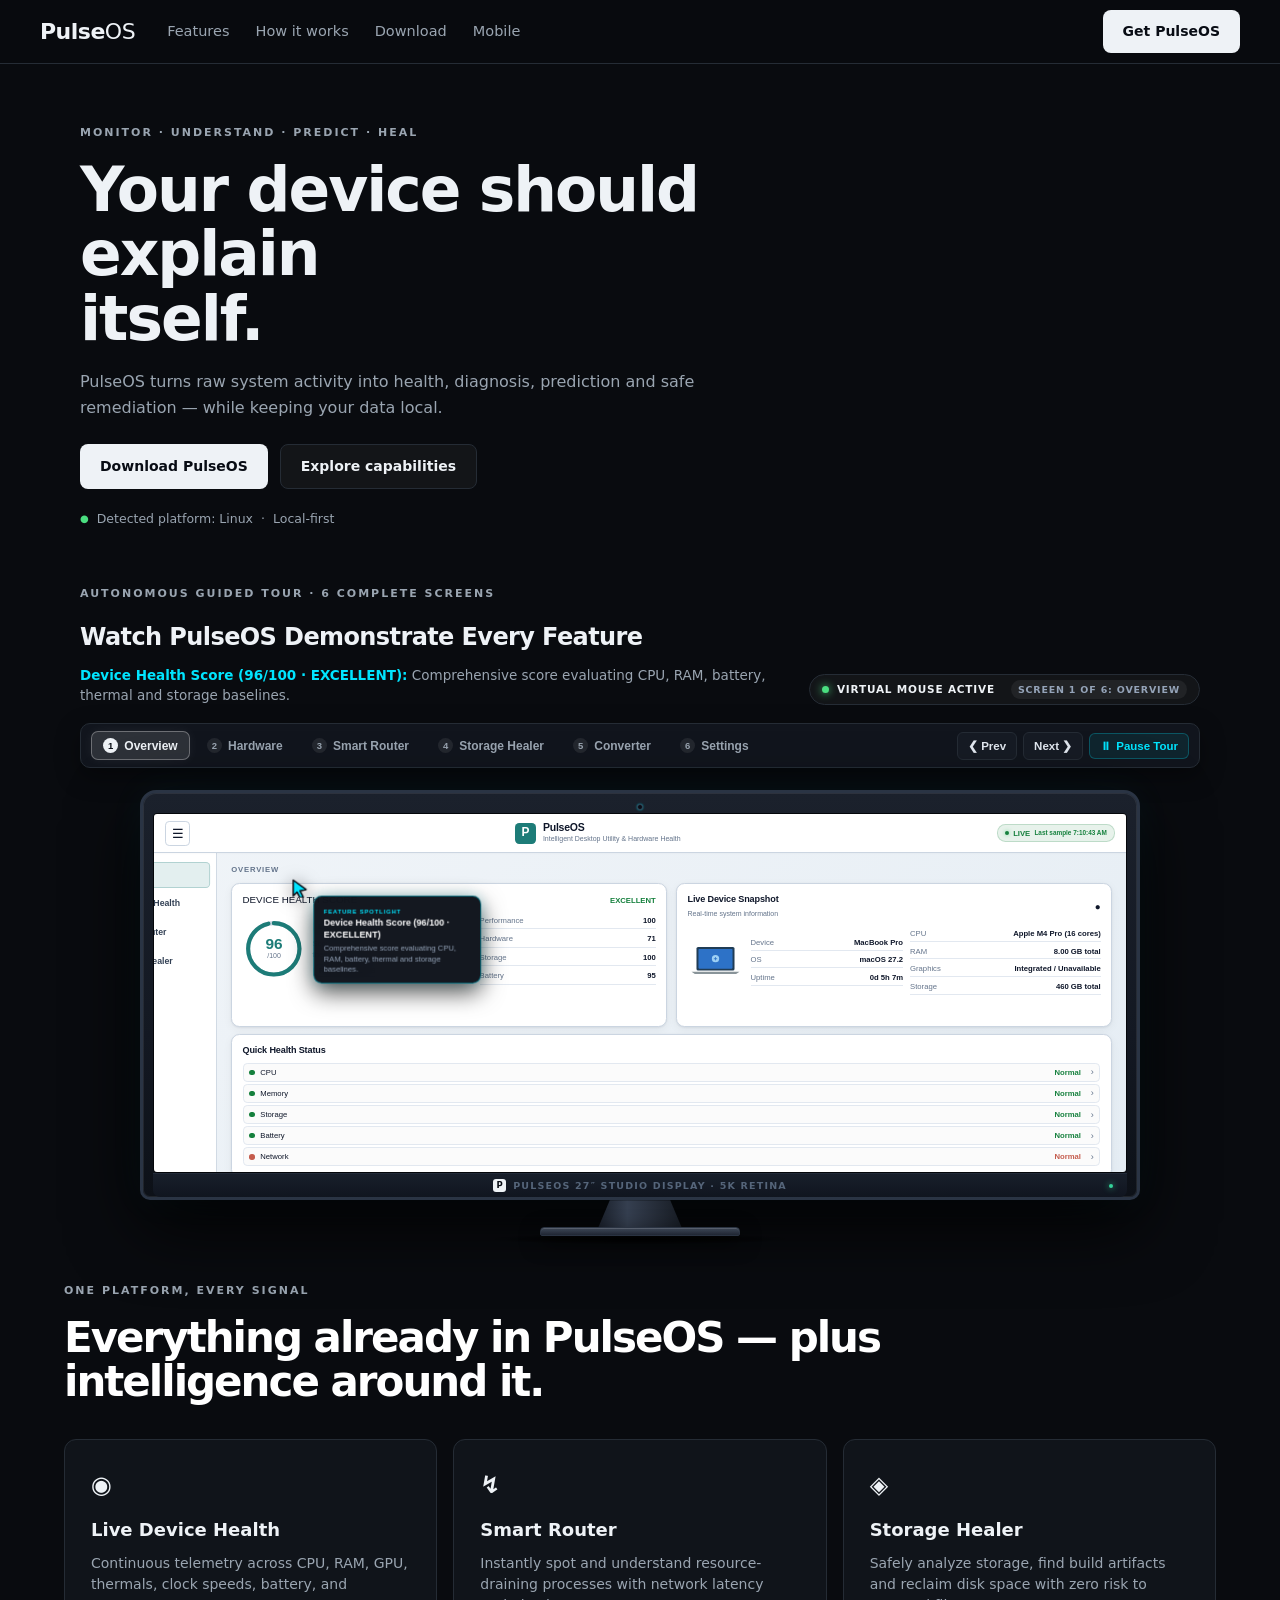
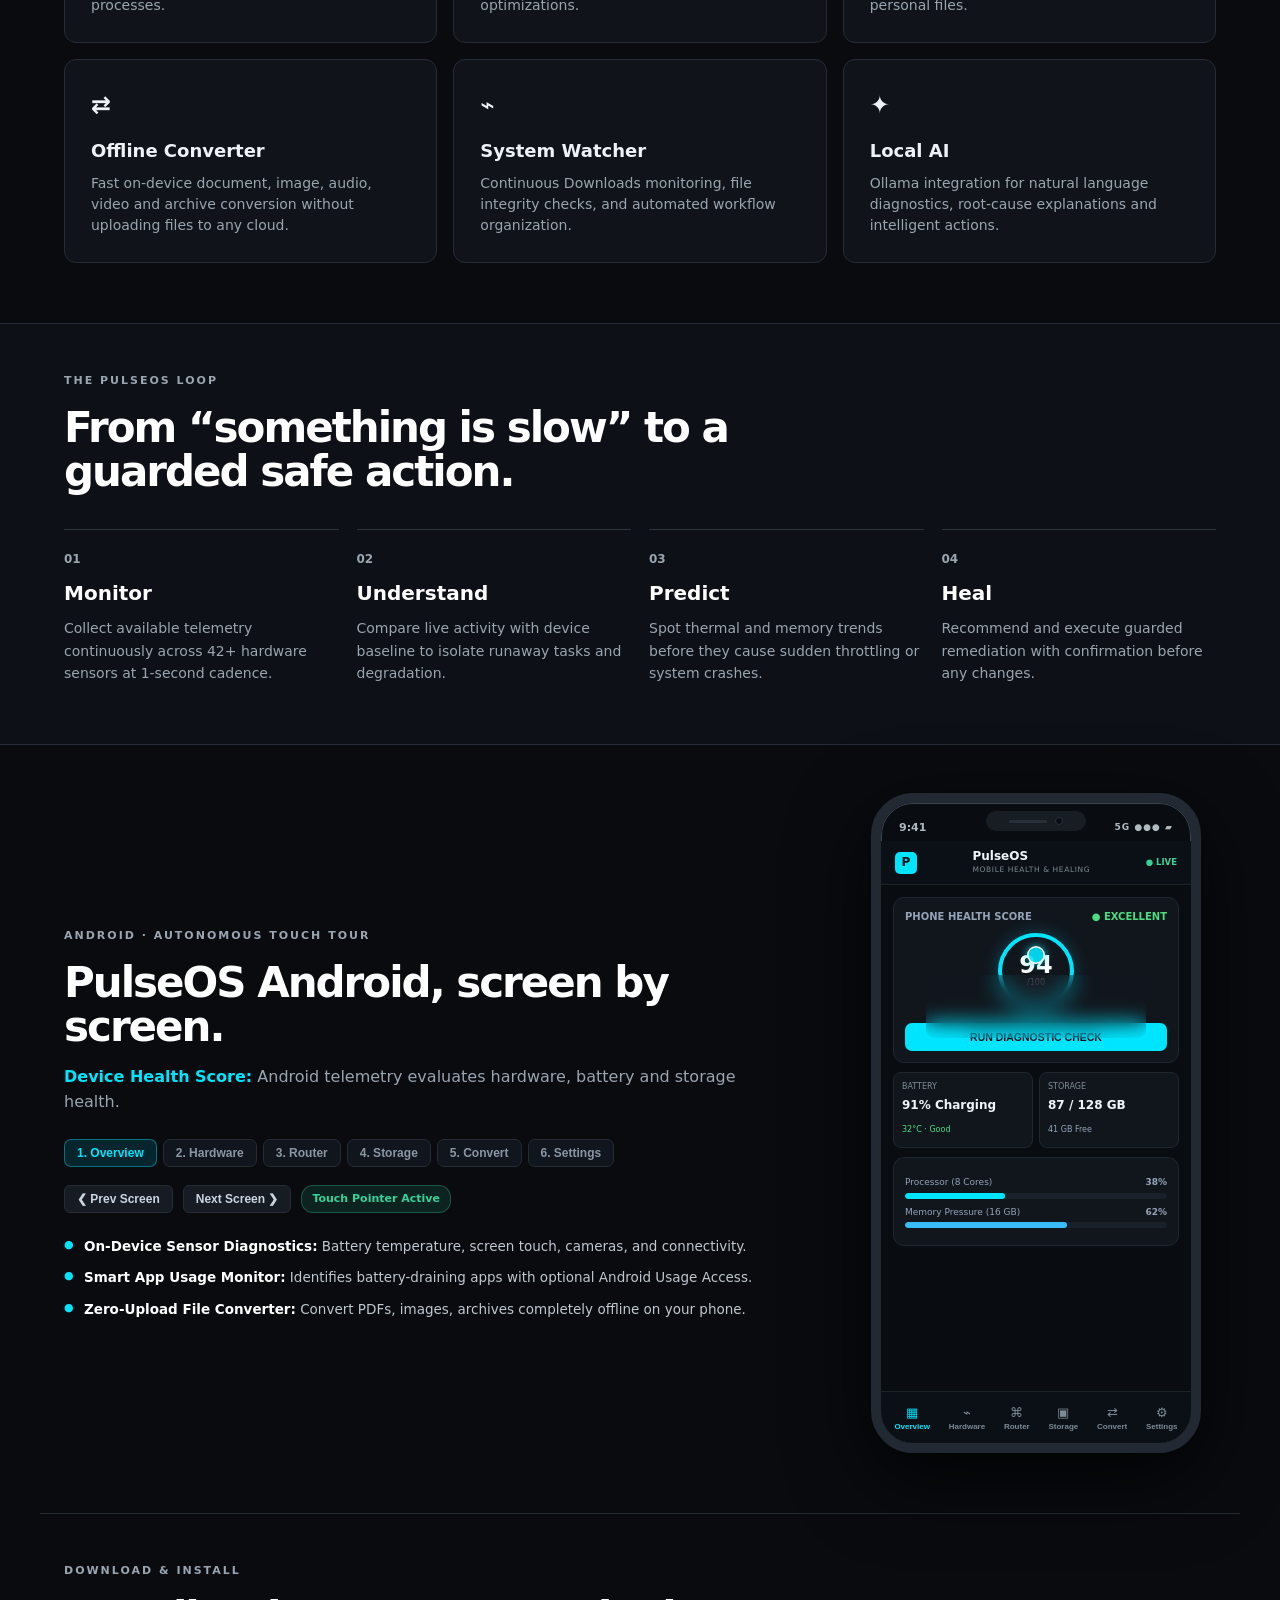
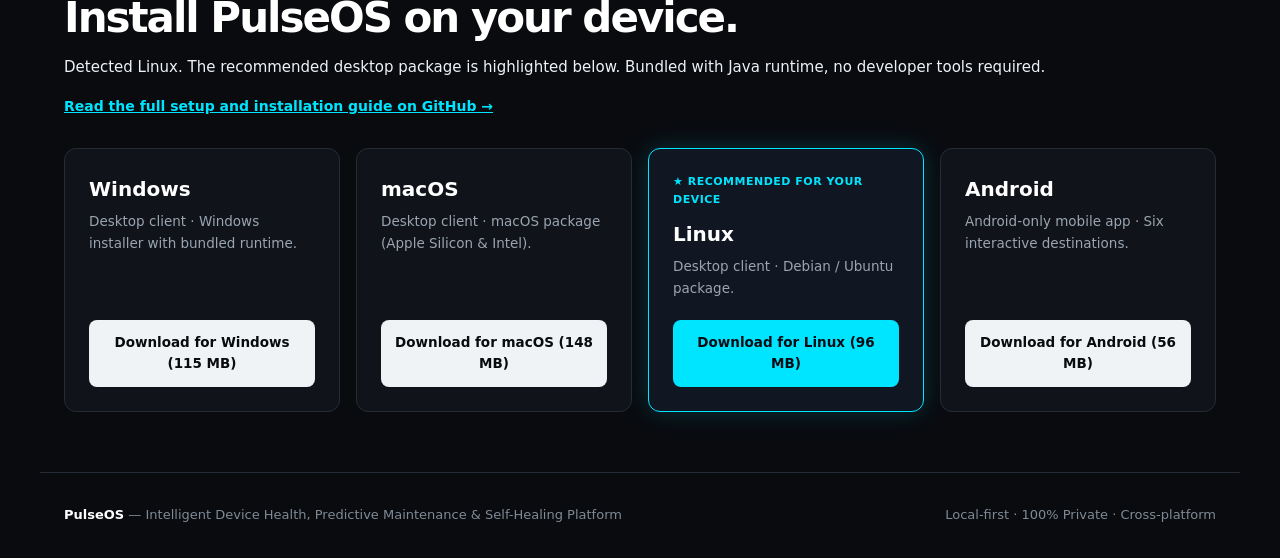
==== commit 24859f3e: "Update desktop, mobile, and website Co-authored-by: Copilot <223556219+Copilot@users.noreply.github." ====
--- a/website/index.html
+++ b/website/index.html
@@ -1,296 +1,324 @@
 <!doctype html>
 <html lang="en">
 <head>
-<meta charset="utf-8"><meta name="viewport" content="width=device-width,initial-scale=1">
-<meta name="description" content="PulseOS — Intelligent Device Health, Predictive Maintenance & Self-Healing Platform">
-<title>PulseOS — Device Health & Healing</title>
-<link rel="stylesheet" href="styles.css?v=demo-2">
+  <meta charset="utf-8">
+  <meta name="viewport" content="width=device-width, initial-scale=1">
+  <meta name="description" content="PulseOS — Intelligent Device Health, Predictive Maintenance & Self-Healing Platform">
+  <title>PulseOS — Device Health &amp; Healing</title>
+  <link rel="stylesheet" href="styles.css?v=demo-4">
 </head>
 <body>
-<header class="nav"><a class="brand" href="#top">Pulse<span>OS</span></a><nav><a href="#features">Features</a><a href="#how">How it works</a><a href="#download">Download</a><a href="#mobile">Mobile</a></nav><a class="nav-btn" href="#download">Get PulseOS</a></header>
-<main id="top">
-<section class="hero"><div class="eyebrow">MONITOR · UNDERSTAND · PREDICT · HEAL</div><h1>Your device should explain itself.</h1><p>PulseOS turns raw system activity into health, diagnosis, prediction and safe remediation — while keeping your data local.</p><div class="hero-actions"><a class="primary" href="#download">Download PulseOS</a><a class="secondary" href="#features">Explore capabilities</a></div><div class="status"><i></i><span id="platformText">Detecting your platform…</span><span>·</span><span>Local-first</span></div></section>
-
-<section class="dashboard-preview">
-  <div class="preview-heading">
-    <div><div class="eyebrow">AUTOMATIC DESKTOP TOUR</div><p id="desktopTourCaption" aria-live="polite">Overview · health score, live metrics, trends and recent activity.</p></div>
-    <span class="preview-orbit">SAMPLE DATA · VIEW ONLY</span>
-  </div>
-  <div class="dash-window">
-    <!-- Topbar -->
-    <div class="dash-topbar">
-      <div class="dash-brand">
-        <span class="dash-logo">P</span>
-        <div>
-          <b>PulseOS</b>
-          <small>DEVICE HEALTH &amp; HEALING CENTER</small>
-        </div>
-      </div>
-      <div class="dash-topbar-right">
-        <span class="badge-status green">● SAMPLE MODE</span>
-        <span class="badge-status live">● LIVE <small>Illustrative data</small></span>
-        <button class="dash-btn-sec" type="button" data-demo-action="refresh">↻ Refresh</button>
-        <button class="dash-btn-danger" type="button" data-demo-action="diagnosis">Run check →</button>
-      </div>
+  <header class="nav">
+    <a class="brand" href="#top">
+      <strong>Pulse</strong><span>OS</span>
+    </a>
+    <nav>
+      <a href="#features">Features</a>
+      <a href="#how">How it works</a>
+      <a href="#download">Download</a>
+      <a href="#mobile">Mobile</a>
+    </nav>
+    <a class="nav-btn" href="#download">Get PulseOS</a>
+  </header>
+
+  <main id="top">
+    <!-- Hero Section -->
+    <section class="hero">
+      <div class="eyebrow">MONITOR · UNDERSTAND · PREDICT · HEAL</div>
+      <h1>Your device should explain<br>itself.</h1>
+      <p>PulseOS turns raw system activity into health, diagnosis, prediction and safe<br class="hero-br">remediation — while keeping your data local.</p>
+      <div class="hero-actions">
+        <a class="primary" href="#download">Download PulseOS</a>
+        <a class="secondary" href="#desktop-demo">Explore capabilities</a>
+      </div>
+      <div class="hero-status">
+        <span class="status-dot-green">●</span>
+        <span id="platformText">Detected platform: macOS</span>
+        <span>·</span>
+        <span>Local-first</span>
+      </div>
+    </section>
+
+    <!-- Desktop Interactive Showcase Section -->
+    <section class="dashboard-preview" id="desktop-demo">
+      <div class="preview-heading">
+        <div>
+          <div class="eyebrow">AUTONOMOUS GUIDED TOUR · 6 COMPLETE SCREENS</div>
+          <h2 class="showcase-title">Watch PulseOS Demonstrate Every Feature</h2>
+          <p id="desktopTourCaption" aria-live="polite">Overview · Continuous telemetry evaluates CPU, RAM, storage and thermals in real time.</p>
+        </div>
+        <div class="showcase-status-badge">
+          <span class="pulse-dot"></span>
+          <span id="tourModeIndicator">VIRTUAL MOUSE ACTIVE</span>
+          <span class="badge-tag" id="desktopPageIndicator" style="margin-left:8px;font-size:9.5px;color:#94a3b8;background:rgba(255,255,255,0.06);padding:2px 7px;border-radius:10px;">SCREEN 1 OF 6: OVERVIEW</span>
+        </div>
+      </div>
+
+      <!-- Showcase Control Bar -->
+      <div class="showcase-control-bar">
+        <div class="showcase-page-pills" id="desktopPageTabs" role="tablist">
+          <button class="page-pill active" data-page="overview" type="button" role="tab">
+            <span class="pill-num">1</span>
+            <span>Overview</span>
+          </button>
+          <button class="page-pill" data-page="hardware" type="button" role="tab">
+            <span class="pill-num">2</span>
+            <span>Hardware</span>
+          </button>
+          <button class="page-pill" data-page="router" type="button" role="tab">
+            <span class="pill-num">3</span>
+            <span>Smart Router</span>
+          </button>
+          <button class="page-pill" data-page="storage" type="button" role="tab">
+            <span class="pill-num">4</span>
+            <span>Storage Healer</span>
+          </button>
+          <button class="page-pill" data-page="converter" type="button" role="tab">
+            <span class="pill-num">5</span>
+            <span>Converter</span>
+          </button>
+          <button class="page-pill" data-page="settings" type="button" role="tab">
+            <span class="pill-num">6</span>
+            <span>Settings</span>
+          </button>
+        </div>
+
+        <div class="showcase-actions">
+          <button class="btn-prev-page" id="btnPrevPage" type="button" title="Previous Page">❮ Prev</button>
+          <button class="btn-next-page" id="btnNextPage" type="button" title="Next Page">Next ❯</button>
+          <button class="btn-toggle-tour" id="btnToggleTour" type="button" title="Pause / Play Tour">
+            <span id="tourToggleIcon">⏸</span>
+            <span id="tourToggleText">Pause Tour</span>
+          </button>
+        </div>
+      </div>
+
+      <!-- Studio Desktop Monitor Hardware Mockup -->
+      <div class="desktop-monitor-wrap">
+        <div class="monitor-hardware-frame">
+          <div class="monitor-top-bezel">
+            <div class="monitor-webcam" title="FaceTime HD Camera"></div>
+          </div>
+          <div class="monitor-screen-viewport">
+            <iframe id="desktopIframe" src="demo/desktop/index.html#overview" title="PulseOS Desktop Guided Interactive Tour" loading="eager"></iframe>
+            <div class="monitor-glass-shield"></div>
+          </div>
+          <div class="monitor-chin">
+            <div class="monitor-chin-content">
+              <span class="chin-brand-mark">P</span>
+              <span class="chin-brand-text">PulseOS 27″ Studio Display · 5K Retina</span>
+            </div>
+            <div class="monitor-power-led" title="Power: Active"></div>
+          </div>
+        </div>
+        <div class="monitor-stand-neck"></div>
+        <div class="monitor-stand-base"></div>
+        <div class="monitor-desk-shadow"></div>
+      </div>
+    </section>
+
+    <!-- Features Section -->
+    <section id="features" class="section">
+      <div class="eyebrow">ONE PLATFORM, EVERY SIGNAL</div>
+      <h2>Everything already in PulseOS — plus intelligence around it.</h2>
+      <div class="cards">
+        <article>
+          <b>◉</b>
+          <h3>Live Device Health</h3>
+          <p>Continuous telemetry across CPU, RAM, GPU, thermals, clock speeds, battery, and processes.</p>
+        </article>
+        <article>
+          <b>↯</b>
+          <h3>Smart Router</h3>
+          <p>Instantly spot and understand resource-draining processes with network latency optimizations.</p>
+        </article>
+        <article>
+          <b>◈</b>
+          <h3>Storage Healer</h3>
+          <p>Safely analyze storage, find build artifacts and reclaim disk space with zero risk to personal files.</p>
+        </article>
+        <article>
+          <b>⇄</b>
+          <h3>Offline Converter</h3>
+          <p>Fast on-device document, image, audio, video and archive conversion without uploading files to any cloud.</p>
+        </article>
+        <article>
+          <b>⌁</b>
+          <h3>System Watcher</h3>
+          <p>Continuous Downloads monitoring, file integrity checks, and automated workflow organization.</p>
+        </article>
+        <article>
+          <b>✦</b>
+          <h3>Local AI</h3>
+          <p>Ollama integration for natural language diagnostics, root-cause explanations and intelligent actions.</p>
+        </article>
+      </div>
+    </section>
+
+    <!-- The PulseOS Loop -->
+    <section id="how" class="section dark">
+      <div class="eyebrow">THE PULSEOS LOOP</div>
+      <h2>From “something is slow” to a guarded safe action.</h2>
+      <div class="steps">
+        <div>
+          <span>01</span>
+          <h3>Monitor</h3>
+          <p>Collect available telemetry continuously across 42+ hardware sensors at 1-second cadence.</p>
+        </div>
+        <div>
+          <span>02</span>
+          <h3>Understand</h3>
+          <p>Compare live activity with device baseline to isolate runaway tasks and degradation.</p>
+        </div>
+        <div>
+          <span>03</span>
+          <h3>Predict</h3>
+          <p>Spot thermal and memory trends before they cause sudden throttling or system crashes.</p>
+        </div>
+        <div>
+          <span>04</span>
+          <h3>Heal</h3>
+          <p>Recommend and execute guarded remediation with confirmation before any changes.</p>
+        </div>
+      </div>
+    </section>
+
+    <!-- Mobile Autonomous Touch Tour Section -->
+    <section id="mobile" class="section mobile-section">
+      <div class="mobile-copy">
+        <div class="eyebrow">ANDROID · AUTONOMOUS TOUCH TOUR</div>
+        <h2>PulseOS Android, screen by screen.</h2>
+        <p id="phoneTourCaption" aria-live="polite">Overview · Tap demonstration shows phone health score, battery, processor, and memory.</p>
+
+        <div class="mobile-page-pills" id="mobilePageTabs">
+          <button class="m-pill active" data-phone-page="overview" type="button">1. Overview</button>
+          <button class="m-pill" data-phone-page="hardware" type="button">2. Hardware</button>
+          <button class="m-pill" data-phone-page="router" type="button">3. Router</button>
+          <button class="m-pill" data-phone-page="storage" type="button">4. Storage</button>
+          <button class="m-pill" data-phone-page="converter" type="button">5. Convert</button>
+          <button class="m-pill" data-phone-page="settings" type="button">6. Settings</button>
+        </div>
+
+        <div class="mobile-tour-controls">
+          <button class="btn-m-prev" id="btnMobilePrev" type="button">❮ Prev Screen</button>
+          <button class="btn-m-next" id="btnMobileNext" type="button">Next Screen ❯</button>
+          <span class="mobile-tour-badge">Touch Pointer Active</span>
+        </div>
+
+        <ul class="mobile-feature-bullets">
+          <li><strong>On-Device Sensor Diagnostics:</strong> Battery temperature, screen touch, cameras, and connectivity.</li>
+          <li><strong>Smart App Usage Monitor:</strong> Identifies battery-draining apps with optional Android Usage Access.</li>
+          <li><strong>Zero-Upload File Converter:</strong> Convert PDFs, images, archives completely offline on your phone.</li>
+        </ul>
+      </div>
+
+      <!-- Smartphone Device Mockup -->
+      <div class="phone-device-wrap">
+        <div class="phone" id="phoneDemo">
+          <div class="phone-notch">
+            <div class="speaker-slit"></div>
+            <div class="camera-lens"></div>
+          </div>
+          <div class="phone-status">
+            <span>9:41</span>
+            <span class="status-icons">5G  ●●●  ▰</span>
+          </div>
+          <div class="phone-appbar">
+            <span class="phone-logo">P</span>
+            <div>
+              <b>PulseOS</b>
+              <small>MOBILE HEALTH &amp; HEALING</small>
+            </div>
+            <span class="phone-live">● LIVE</span>
+          </div>
+
+          <div class="phone-screen" id="phoneScreen">
+            <!-- Dynamically populated phone screen views -->
+          </div>
+
+          <nav class="phone-nav" id="phoneBottomNav">
+            <button class="active" data-phone-page="overview" type="button">
+              <span>▦</span>
+              <small>Overview</small>
+            </button>
+            <button data-phone-page="hardware" type="button">
+              <span>⌁</span>
+              <small>Hardware</small>
+            </button>
+            <button data-phone-page="router" type="button">
+              <span>⌘</span>
+              <small>Router</small>
+            </button>
+            <button data-phone-page="storage" type="button">
+              <span>▣</span>
+              <small>Storage</small>
+            </button>
+            <button data-phone-page="converter" type="button">
+              <span>⇄</span>
+              <small>Convert</small>
+            </button>
+            <button data-phone-page="settings" type="button">
+              <span>⚙</span>
+              <small>Settings</small>
+            </button>
+          </nav>
+
+          <!-- Animated Virtual Touch Pointer -->
+          <div class="virtual-touch-pointer" id="phoneTouchPointer">
+            <div class="touch-ring"></div>
+            <div class="touch-dot"></div>
+            <div class="phone-spotlight-pill" id="phoneSpotlight">
+              <strong class="phone-spotlight-title" id="mSpotlightTitle">Device Health Score</strong>
+              <p class="phone-spotlight-desc" id="mSpotlightDesc">Evaluates battery, RAM and storage in real time.</p>
+            </div>
+          </div>
+        </div>
+      </div>
+    </section>
+
+    <!-- Download Section -->
+    <section id="download" class="section download">
+      <div class="eyebrow">DOWNLOAD &amp; INSTALL</div>
+      <h2>Install PulseOS on your device.</h2>
+      <p id="downloadIntro">Choose the desktop client for Windows, macOS, or Linux, or download the Android APK directly.</p>
+      <p class="setup-guide">
+        <a href="https://github.com/coder-nikhil011/PulseOS/blob/main/README.md#%EF%B8%8F-installation--setup" target="_blank" rel="noopener">Read the full setup and installation guide on GitHub →</a>
+      </p>
+
+      <div class="download-grid">
+        <article id="windows">
+          <h3>Windows</h3>
+          <p>Desktop client · Windows installer with bundled runtime.</p>
+          <a class="download-button" href="downloads/PulseOS-1.0.9.exe" download="PulseOS-1.0.9.exe">Download for Windows (115 MB)</a>
+        </article>
+
+        <article id="macos">
+          <h3>macOS</h3>
+          <p>Desktop client · macOS package (Apple Silicon &amp; Intel).</p>
+          <a class="download-button" href="downloads/PulseOS-1.0.9.dmg" download="PulseOS-1.0.9.dmg">Download for macOS (148 MB)</a>
+        </article>
+
+        <article id="linux">
+          <h3>Linux</h3>
+          <p>Desktop client · Debian / Ubuntu package.</p>
+          <a class="download-button" href="downloads/PulseOS-1.0.9.deb" download="PulseOS-1.0.9.deb">Download for Linux (96 MB)</a>
+        </article>
+
+        <article id="mobile-client">
+          <h3>Android</h3>
+          <p>Android-only mobile app · Six interactive destinations.</p>
+          <a class="download-button" href="downloads/PulseOS-2.0.5.apk" download="PulseOS-2.0.5.apk">Download for Android (56 MB)</a>
+      </div>
+    </section>
+  </main>
+
+  <footer>
+    <div>
+      <b>PulseOS</b> — Intelligent Device Health, Predictive Maintenance &amp; Self-Healing Platform
     </div>
-    <nav class="demo-page-tabs" aria-label="Desktop preview pages">
-      <button class="demo-page-tab active" type="button" data-demo-page="overview">Overview</button>
-      <button class="demo-page-tab" type="button" data-demo-page="hardware">Hardware</button>
-      <button class="demo-page-tab" type="button" data-demo-page="router">Router</button>
-      <button class="demo-page-tab" type="button" data-demo-page="storage">Storage</button>
-      <button class="demo-page-tab" type="button" data-demo-page="converter">Converter</button>
-      <button class="demo-page-tab" type="button" data-demo-page="settings">Settings</button>
-      <span class="demo-auto-status" aria-live="off">AUTO TOUR · 1 / 6</span>
-    </nav>
-
-    <div class="dash-layout">
-      <!-- Main Content Container -->
-      <div class="dash-content">
-        <!-- Page Header -->
-        <div class="dash-pagehead">
-          <h3>Device Health &amp; Healing Center</h3>
-          <p>Monitor your device's hardware, sensors and system components in real time.</p>
-        </div>
-
-        <!-- Row 1: Score, Snapshot, Quick Health Status -->
-        <div class="dash-grid row-1">
-          <!-- Score Card -->
-          <div class="dash-card score-card">
-            <div class="dash-card-title">DEVICE HEALTH SCORE <span class="badge green-pill">EXCELLENT</span></div>
-            <div class="score-body">
-              <div class="score-num">
-                <strong>91</strong>
-                <small>/100</small>
-              </div>
-              <p>Your device is operating within the original health baseline. No active hardware failures detected.</p>
-            </div>
-            <div class="dash-card-foot-tag">LIVE DEVICE SNAPSHOT</div>
-          </div>
-
-          <!-- Live Device Snapshot Card -->
-          <div class="dash-card snapshot-card">
-            <div class="dash-card-title">● Live Device Snapshot <small>Real-time system information</small></div>
-            <div class="snapshot-body">
-              <div class="laptop-icon">
-                <div class="screen">Mac desktop</div>
-                <div class="base"></div>
-              </div>
-              <div class="snapshot-specs">
-                <div><small>Device</small><b>Mac computer</b></div>
-                <div><small>OS</small><b>macOS</b></div>
-                <div><small>Uptime</small><b>2d 1h 15m</b></div>
-              </div>
-              <div class="snapshot-hardware">
-                <div><small>CPU</small><b>Apple M1 (8 cores)</b></div>
-                <div><small>RAM</small><b>16 GB (LPDDR4)</b></div>
-                <div><small>Graphics</small><b>Integrated GPU</b></div>
-                <div><small>Storage</small><b>512 GB SSD</b></div>
-              </div>
-            </div>
-          </div>
-
-          <!-- Quick Health Status Card -->
-          <div class="dash-card status-list-card">
-            <div class="dash-card-title">Quick Health Status</div>
-            <ul class="status-list">
-              <li><span>● CPU</span> <em class="tag-good">Normal ›</em></li>
-              <li><span>● Memory</span> <em class="tag-good">Normal ›</em></li>
-              <li><span>● Storage</span> <em class="tag-good">Normal ›</em></li>
-              <li><span>● Battery</span> <em class="tag-good">Normal ›</em></li>
-              <li><span>● Network</span> <em class="tag-warn">Problem ›</em></li>
-            </ul>
-          </div>
-        </div>
-
-        <!-- Row 2: Top Resource Drainers, Live Performance Charts, Assistant -->
-        <div class="dash-grid row-2">
-          <!-- Top Resource Drainers -->
-          <div class="dash-card">
-            <div class="dash-card-title">Top Resource Drainers</div>
-            <div class="drainers-list">
-              <div class="drain-item"><span>■ CPU <small>Apple M1 (8 cores)</small></span><b>9.4%</b></div>
-              <div class="drain-item"><span>■ Memory <small>16 GB (LPDDR4)</small></span><b>6.8%</b></div>
-              <div class="drain-item"><span>■ Graphics <small>Integrated GPU</small></span><b>4.2%</b></div>
-              <div class="drain-item"><span>■ Storage <small>SSD</small></span><b>2.3%</b></div>
-              <div class="drain-item"><span>■ Battery <small>Charging</small></span><b>1.1%</b></div>
-            </div>
-          </div>
-
-          <!-- Live Performance Charts -->
-          <div class="dash-card charts-card">
-            <div class="dash-card-head-flex">
-              <div>
-                <div class="dash-card-title">■ Live Performance</div>
-                <small class="sub-text">Real-time hardware usage and temperature</small>
-              </div>
-              <div class="time-filters">
-                <button class="active">1 Min</button>
-                <button>5 Min</button>
-                <button>15 Min</button>
-                <button>1 Hour</button>
-              </div>
-            </div>
-            <div class="charts-3col">
-              <!-- CPU Load -->
-              <div class="mini-chart">
-                <div class="chart-label"><span>● CPU Load</span><strong>24%</strong></div>
-                <svg viewBox="0 0 200 60" class="sparkline blue">
-                  <polyline points="0,45 30,40 60,42 90,30 120,48 150,35 180,38 200,40"/>
-                </svg>
-                <div class="chart-time"><span>12:51</span><span>12:51:15</span><span>12:51:30</span><span>12:52</span></div>
-              </div>
-              <!-- Memory Pressure -->
-              <div class="mini-chart">
-                <div class="chart-label"><span>■ Memory Pressure</span><strong>62%</strong></div>
-                <svg viewBox="0 0 200 60" class="sparkline teal">
-                  <polyline points="0,30 30,28 60,32 90,30 120,29 150,31 180,28 200,30"/>
-                </svg>
-                <div class="chart-time"><span>12:51</span><span>12:51:15</span><span>12:51:30</span><span>12:52</span></div>
-              </div>
-              <!-- CPU Temp -->
-              <div class="mini-chart">
-                <div class="chart-label"><span>⚙ CPU Temperature</span><strong>62°C</strong></div>
-                <svg viewBox="0 0 200 60" class="sparkline red">
-                  <polyline points="0,35 30,30 60,38 90,32 120,34 150,28 180,30 200,32"/>
-                </svg>
-                <div class="chart-time"><span>12:51</span><span>12:51:15</span><span>12:51:30</span><span>12:52</span></div>
-              </div>
-            </div>
-          </div>
-
-          <!-- Assistant Panel -->
-          <div class="dash-card assistant-card">
-            <div class="dash-card-title">✦ Assistant <span class="badge-beta">BETA</span></div>
-            <p>Ask PulseOS anything about your device or system health.</p>
-            <div class="chat-input-wrapper">
-              <input type="text" placeholder="Type your question..." readonly>
-              <button>➤</button>
-            </div>
-          </div>
-        </div>
-
-        <!-- Row 3: Hardware Info & Predictive Health -->
-        <div class="dash-grid row-3">
-          <!-- Hardware Info Table -->
-          <div class="dash-card flex-2">
-            <div class="dash-card-title">⚙ Hardware Information</div>
-            <div class="info-table">
-              <div class="info-row"><span>Processor</span><b>Apple M1 (8 cores)</b><span>3.4 GHz</span></div>
-              <div class="info-row"><span>RAM</span><b>16 GB (LPDDR4)</b><span>10.1 GB used</span></div>
-              <div class="info-row"><span>Graphics</span><b>Apple M1 (Integrated)</b><span>9% usage</span></div>
-              <div class="info-row"><span>Storage</span><b>512 GB SSD</b><span>312 GB used</span></div>
-              <div class="info-row"><span>Battery</span><b>98% (Charging)</b><span>~4h 32m remaining</span></div>
-              <div class="info-row"><span>System</span><b>macOS · MacIntel</b><span>Uptime: 2d 14h 36m</span></div>
-            </div>
-          </div>
-
-          <!-- Predictive Health -->
-          <div class="dash-card flex-1">
-            <div class="dash-card-head-flex">
-              <div class="dash-card-title">⚙ Predictive Health</div>
-              <span class="badge green-pill">0 active</span>
-            </div>
-            <div class="predict-content">
-              <p><b>Outlook:</b> stable — no immediate degradation pattern is visible from the current telemetry trend.</p>
-              <div class="predict-pills">
-                <span>Outlook: CPU 43%</span>
-                <span>RAM 79%</span>
-                <span>Temp 62°C</span>
-                <span>Storage 29% used</span>
-              </div>
-              <p class="small-trend"><b>Trend:</b> CPU rising · RAM stable · Thermal falling · Storage stable</p>
-              <a href="#" class="link-btn">View Details →</a>
-            </div>
-          </div>
-        </div>
-
-        <!-- Row 4: System Watcher, Recent Activity, Network Health, Storage Intelligence -->
-        <div class="dash-grid row-4">
-          <!-- System Watcher -->
-          <div class="dash-card">
-            <div class="dash-card-head-flex">
-              <div class="dash-card-title">■ System Watcher</div>
-              <span class="badge green-pill">Monitoring in real time</span>
-            </div>
-            <ul class="watcher-list">
-              <li><span>↳ Downloads</span> <b>0 files ›</b></li>
-              <li><span>⚙ Telemetry</span> <b>Initialized ›</b></li>
-              <li><span>■ Storage Analysis</span> <b>Running ›</b></li>
-              <li><span>⚙ System Watcher</span> <b>Initialized ›</b></li>
-            </ul>
-          </div>
-
-          <!-- Recent Activity -->
-          <div class="dash-card">
-            <div class="dash-card-head-flex">
-              <div class="dash-card-title">Recent Activity</div>
-              <a href="#" class="link-btn">View all →</a>
-            </div>
-            <ul class="activity-timeline">
-              <li><span>● PulseOS dashboard started</span><time>12:51:30 pm</time></li>
-              <li><span>● Telemetry engine initialized</span><time>12:51:30 pm</time></li>
-              <li><span>● Storage analysis started</span><time>12:51:30 pm</time></li>
-              <li><span>● System Watcher initialized</span><time>12:51:30 pm</time></li>
-            </ul>
-          </div>
-
-          <!-- Network Health -->
-          <div class="dash-card network-card">
-            <div class="dash-card-head-flex">
-              <div class="dash-card-title">Network Health</div>
-              <span class="badge red-pill">PROBLEM</span>
-            </div>
-            <p>DNS or internet accessibility trend.</p>
-            <button class="dash-btn-red">Diagnose →</button>
-            <div class="net-stats">
-              <div><small>Connection</small><b>Not Connected</b></div>
-              <div><small>DNS</small><b>IP Address</b></div>
-              <div><small>Latency</small><b>—</b></div>
-            </div>
-          </div>
-
-          <!-- Storage Intelligence -->
-          <div class="dash-card storage-card">
-            <div class="dash-card-head-flex">
-              <div class="dash-card-title">Storage Intelligence</div>
-              <span class="badge green-pill">Healthy</span>
-            </div>
-            <div class="storage-content">
-              <div class="storage-num">
-                <strong>68%</strong>
-                <small>Used</small>
-              </div>
-              <div class="storage-breakdown">
-                <div><span>Free Space</span><b>156 GB</b></div>
-                <div><span>Apps</span><b>124 GB</b></div>
-                <div><span>Media</span><b>96 GB</b></div>
-                <div><span>Other</span><b>34 GB</b></div>
-              </div>
-            </div>
-            <a href="#" class="link-btn text-right">Manage Storage →</a>
-          </div>
-        </div>
-
-      </div>
-    </div>
-  </div>
-</section>
-
-<section id="features" class="section"><div class="eyebrow">ONE PLATFORM, EVERY SIGNAL</div><h2>Everything already in PulseOS — plus intelligence around it.</h2><div class="cards"><article><b>◉</b><h3>Live Device Health</h3><p>CPU, RAM, temperature, threads, clocks, battery, processes and hardware telemetry.</p></article><article><b>↯</b><h3>Smart Router</h3><p>Understand resource-draining processes and make informed performance decisions.</p></article><article><b>◈</b><h3>Storage Healer</h3><p>Analyze storage, find build artifacts and reclaim safe space with guided cleanup.</p></article><article><b>⇄</b><h3>Offline Converter</h3><p>Document, image, archive, media and ebook conversion without uploading files.</p></article><article><b>⌁</b><h3>System Watcher</h3><p>Monitor Downloads, organize files and automate useful file workflows.</p></article><article><b>✦</b><h3>Local AI</h3><p>Optional Ollama integration for explanations, routing and intelligent automation.</p></article></div></section>
-<section id="how" class="section dark"><div class="eyebrow">THE PULSEOS LOOP</div><h2>From “something is slow” to a safe action.</h2><div class="steps"><div><span>01</span><h3>Monitor</h3><p>Collect available telemetry continuously.</p></div><div><span>02</span><h3>Understand</h3><p>Compare activity with device context and baseline.</p></div><div><span>03</span><h3>Predict</h3><p>Spot trends before they become failures.</p></div><div><span>04</span><h3>Heal</h3><p>Recommend and execute guarded remediation.</p></div></div></section>
-<section id="mobile" class="section mobile"><div class="mobile-copy"><div class="eyebrow">ANDROID · AUTOMATIC APP TOUR</div><h2>PulseOS Android, screen by screen.</h2><p id="phoneTourCaption" aria-live="polite">Overview · phone health score, battery, processor, memory and storage.</p><ul><li>Overview</li><li>Hardware</li><li>Router</li><li>Storage</li><li>Convert</li><li>Settings</li></ul><span class="phone-demo-note">VIEW-ONLY SAMPLE · THE TOUR ADVANCES AUTOMATICALLY</span></div><div class="phone" id="phoneDemo" aria-label="PulseOS Android app automatic preview"><div class="notch"></div><div class="phone-status"><span>9:41</span><span>●●●  ▰</span></div><div class="phone-appbar"><span class="phone-logo">P</span><div><b>PulseOS</b><small>DEVICE HEALTH &amp; HEALING</small></div><span class="phone-live">● LIVE</span></div><div class="phone-screen" id="phoneScreen" aria-live="polite"></div><nav class="phone-nav" aria-label="Mobile preview pages"><span class="active" data-phone-page="overview"><span>▦</span><small>Overview</small></span><span data-phone-page="hardware"><span>⌁</span><small>Hardware</small></span><span data-phone-page="router"><span>⌘</span><small>Router</small></span><span data-phone-page="storage"><span>▣</span><small>Storage</small></span><span data-phone-page="converter"><span>⇄</span><small>Convert</small></span><span data-phone-page="settings"><span>⚙</span><small>Settings</small></span></nav><div class="phone-demo-shield" aria-hidden="true"></div></div></section>
-<section id="download" class="section download">
-  <div class="eyebrow">DOWNLOAD</div>
-  <h2>Install PulseOS on your device.</h2>
-  <p id="downloadIntro">Choose the desktop installer for Windows, macOS, or Linux, or the Android-only mobile APK.</p>
-  <p class="setup-guide"><a href="https://github.com/coder-nikhil011/PulseOS/blob/main/README.md#%EF%B8%8F-installation--setup" target="_blank" rel="noopener">Read the full setup instructions on GitHub before installing</a></p>
-  <div class="download-grid">
-    <article id="windows"><h3>Windows</h3><p>Desktop client · Windows installer</p><a class="download-button" href="https://github.com/coder-nikhil011/PulseOS/releases/latest/download/PulseOS-windows.exe">Download for Windows</a><small class="install-note">Latest Windows package built by GitHub Actions.</small></article>
-    <article id="macos"><h3>macOS</h3><p>Desktop client · macOS package</p><a class="download-button" href="https://github.com/coder-nikhil011/PulseOS/releases/latest/download/PulseOS-macos.dmg">Download for macOS</a><small class="install-note">Unsigned builds may require opening PulseOS from System Settings → Privacy &amp; Security.</small></article>
-    <article id="linux"><h3>Linux</h3><p>Desktop client · Debian/Ubuntu package</p><a class="download-button" href="https://github.com/coder-nikhil011/PulseOS/releases/latest/download/PulseOS-linux.deb">Download for Linux</a><small class="install-note">Debian package · latest tagged release.</small></article>
-    <article id="mobile-client"><h3>Android</h3><p>Android-only mobile app · six interactive destinations</p><a class="download-button" href="https://github.com/coder-nikhil011/PulseOS/releases/latest/download/PulseOS-android.apk">Download for Android</a><small class="install-note">Install the APK on your Android phone. Usage Access remains optional.</small></article>
-  </div>
-</section>
-</main><footer><b>PulseOS</b><span>Intelligent Device Health, Predictive Maintenance &amp; Self-Healing Platform</span><span>Local-first · Cross-platform</span></footer>
-<script src="app.js?v=demo-2"></script>
-</body></html>+    <div>Local-first · 100% Private · Cross-platform</div>
+  </footer>
+
+  <script src="app.js?v=demo-4"></script>
+</body>
+</html>
--- a/website/styles.css
+++ b/website/styles.css
@@ -1,760 +1,1254 @@
-.download-status{display:block;margin-top:8px;color:var(--muted);font-size:11px;min-height:16px}
-:root{--bg:#090b0f;--panel:#10141a;--panel2:#151a21;--text:#eef2f6;--muted:#9aa5b1;--line:#252c35;--accent:#e9eef4;--good:#86d39a;--max:1180px}*{box-sizing:border-box}html{scroll-behavior:smooth}body{margin:0;background:#0b0d11;color:var(--text);font:15px/1.6 Inter,ui-sans-serif,system-ui,-apple-system,BlinkMacSystemFont,"Segoe UI",sans-serif}.nav{height:72px;display:flex;align-items:center;gap:34px;padding:0 28px;border-bottom:1px solid var(--line);position:sticky;top:0;background:rgba(9,11,15,.9);backdrop-filter:blur(16px);z-index:10}.brand{font-size:23px;font-weight:800;color:#fff;text-decoration:none;letter-spacing:-.8px}.brand span{font-weight:400;color:#aeb7c2}.nav nav{display:flex;gap:24px;flex:1}.nav nav a{color:var(--muted);text-decoration:none}.nav nav a:hover{color:#fff}.nav-btn,.primary{background:#f0f3f6;color:#0a0c10;text-decoration:none;border-radius:7px;padding:10px 16px;font-weight:700}.hero{max-width:var(--max);margin:auto;padding:105px 24px 70px}.eyebrow{font-size:11px;letter-spacing:2px;color:#8f9aa7;font-weight:800}.hero h1{font-size:clamp(44px,7vw,78px);line-height:.98;letter-spacing:-4px;max-width:850px;margin:20px 0}.hero p{font-size:19px;color:var(--muted);max-width:700px}.hero-actions{display:flex;gap:12px;margin:28px 0}.secondary{border:1px solid var(--line);color:#fff;text-decoration:none;border-radius:7px;padding:10px 16px}.status{display:flex;gap:9px;color:#8e99a5;font-size:12px}.status i{width:8px;height:8px;background:var(--good);border-radius:50%;margin-top:7px}.dashboard-preview{max-width:var(--max);margin:0 auto;padding:0 24px 110px}.window{border:1px solid #2a313a;background:#0e1116;border-radius:12px;box-shadow:0 30px 100px #0008;overflow:hidden}.section{max-width:var(--max);margin:auto;padding:95px 24px}.section h2{font-size:42px;line-height:1.05;letter-spacing:-2px;max-width:780px;margin:14px 0 35px}.cards{display:grid;grid-template-columns:repeat(3,1fr);gap:12px}.cards article{border:1px solid var(--line);background:var(--panel);border-radius:9px;padding:25px;min-height:180px}.cards b{color:#d4dbe2;font-size:22px}.cards h3{margin:15px 0 7px}.cards p,.mobile p,.download p{color:var(--muted)}.dark{max-width:none;background:#0f1318;border-top:1px solid var(--line);border-bottom:1px solid var(--line);padding-left:max(24px,calc((100% - 1132px)/2));padding-right:max(24px,calc((100% - 1132px)/2))}.steps{display:grid;grid-template-columns:repeat(4,1fr);gap:12px}.steps div{border-top:1px solid #303741;padding-top:18px}.steps span{font-size:11px;color:#818c98}.mobile{display:grid;grid-template-columns:1fr 320px;gap:100px;align-items:center}.mobile ul{padding-left:18px;color:#c0c8d0}.phone{background:#080a0d;border:8px solid #252a31;border-radius:36px;padding:30px 16px 18px;min-height:600px;position:relative;box-shadow:0 20px 70px #0009}.notch{position:absolute;top:8px;left:50%;transform:translateX(-50%);width:90px;height:18px;background:#20252b;border-radius:0 0 12px 12px}.phone-score{text-align:center;font-size:58px;font-weight:800;letter-spacing:-4px;padding-top:28px}.phone-score small{display:block;font-size:9px;letter-spacing:2px;color:#89939e}.phone-card{margin-top:10px;background:#11161c;border:1px solid var(--line);padding:15px;border-radius:9px;display:flex;justify-content:space-between}.phone-chart{margin-top:10px;background:#11161c;border:1px solid var(--line);padding:15px;height:160px;font-size:10px;color:#7e8995}.line{height:100px;margin-top:15px;border-bottom:2px solid #aab3bc;transform:skewY(-7deg)}.download{border-top:1px solid var(--line)}.download-grid{display:grid;grid-template-columns:repeat(4,1fr);gap:12px}.download-grid article{border:1px solid var(--line);background:var(--panel);padding:24px;border-radius:9px;position:relative}.download-grid .download-button,.download-grid button{display:block;width:100%;border:0;background:#e9edf1;color:#090b0f;padding:11px;border-radius:6px;font-weight:700;cursor:pointer;text-align:center;text-decoration:none;font:inherit}.download-grid .outline{background:transparent;color:#fff;border:1px solid #39414b}.download-grid button:disabled{opacity:.55;cursor:not-allowed}.download-grid article.recommended{border-color:var(--good);box-shadow:0 0 0 1px #86d39a33}.recommended-label{display:inline-block;color:var(--good);font-size:11px;font-weight:700;margin-bottom:8px}.install-note{display:block;color:#7f8a96;font-size:11px;line-height:1.45;margin-top:12px}footer{border-top:1px solid var(--line);padding:28px 24px;display:flex;gap:30px;color:#7f8a96;font-size:12px;max-width:var(--max);margin:auto}footer b{color:#fff}@media(max-width:850px){.nav{padding:0 16px}.nav nav{display:none}.nav-btn{margin-left:auto}.hero{padding-top:75px}.cards,.steps,.download-grid,.mobile{grid-template-columns:1fr}.section h2{font-size:34px}.phone{max-width:320px;margin:auto}footer{flex-direction:column;gap:5px}}
-
-/* ===== PulseOS Light Dashboard Theme (Image Matched) ===== */
-.dash-window {
-  border: 1px solid #d1d5db;
-  background: #f3f4f6;
+:root {
+  --bg: #090b0f;
+  --panel: #10141a;
+  --panel2: #151a21;
+  --text: rgb(238, 242, 246);
+  --muted: rgb(154, 165, 177);
+  --line: #252c35;
+  --accent: #00e5ff;
+  --accent-glow: rgba(0, 229, 255, 0.25);
+  --good: #4ade80;
+  --warn: #fbbf24;
+  --danger: #f87171;
+  --max: 1200px;
+}
+
+* { box-sizing: border-box; }
+html { scroll-behavior: smooth; }
+body {
+  margin: 0;
+  background: var(--bg);
+  color: var(--text);
+  font: 15px/1.6 Inter, ui-sans-serif, system-ui, -apple-system, BlinkMacSystemFont, "Segoe UI", sans-serif;
+  overflow-x: hidden;
+}
+
+/* Header & Nav */
+.nav {
+  height: 64px;
+  display: flex;
+  align-items: center;
+  gap: 32px;
+  padding: 0 40px;
+  border-bottom: 1px solid var(--line);
+  position: sticky;
+  top: 0;
+  background: rgba(9, 11, 15, 0.95);
+  backdrop-filter: blur(18px);
+  -webkit-backdrop-filter: blur(18px);
+  z-index: 100;
+}
+
+.brand {
+  font-size: 22px;
+  color: rgb(238, 242, 246);
+  text-decoration: none;
+  letter-spacing: -0.5px;
+  display: flex;
+  align-items: center;
+  gap: 0;
+}
+
+.brand strong {
+  font-weight: 800;
+  color: rgb(238, 242, 246);
+}
+
+.brand span {
+  font-weight: 400;
+  color: rgb(238, 242, 246);
+}
+
+.nav nav {
+  display: flex;
+  gap: 26px;
+  flex: 1;
+}
+
+.nav nav a {
+  color: rgb(154, 165, 177);
+  text-decoration: none;
+  font-size: 14.5px;
+  font-weight: 500;
+  transition: color 0.15s ease;
+}
+
+.nav nav a:hover {
+  color: rgb(238, 242, 246);
+}
+
+.nav-btn, .primary {
+  background: rgb(238, 242, 246);
+  color: #080c14;
+  text-decoration: none;
+  border-radius: 8px;
+  padding: 10px 20px;
+  font-weight: 600;
+  font-size: 14px;
+  display: inline-flex;
+  align-items: center;
+  gap: 6px;
+  transition: all 0.2s ease;
+}
+
+.nav-btn:hover, .primary:hover {
+  background: #ffffff;
+  transform: translateY(-1px);
+  box-shadow: 0 4px 14px rgba(255, 255, 255, 0.15);
+}
+
+/* Hero Section (Left-Aligned, Clean Typography) */
+.hero {
+  max-width: var(--max);
+  margin: 0 auto;
+  padding: 60px 40px 32px;
+  text-align: left;
+  display: flex;
+  flex-direction: column;
+  align-items: flex-start;
+}
+
+.eyebrow {
+  font-size: 11px;
+  letter-spacing: 2px;
+  color: rgb(154, 165, 177);
+  font-weight: 700;
+  text-transform: uppercase;
+  margin-bottom: 16px;
+}
+
+.hero h1 {
+  font-size: clamp(38px, 4.8vw, 64px);
+  line-height: 1.05;
+  letter-spacing: -2px;
+  max-width: 860px;
+  margin: 0 0 18px;
+  color: rgb(238, 242, 246);
+  font-weight: 800;
+}
+
+.hero p {
+  font-size: 16px;
+  line-height: 1.6;
+  color: rgb(154, 165, 177);
+  max-width: 760px;
+  margin: 0 0 24px;
+}
+
+.hero-actions {
+  display: flex;
+  gap: 12px;
+  margin-bottom: 20px;
+}
+
+.secondary {
+  border: 1px solid var(--line);
+  background: rgba(255, 255, 255, 0.04);
+  color: rgb(238, 242, 246);
+  text-decoration: none;
+  border-radius: 8px;
+  padding: 10px 20px;
+  font-weight: 600;
+  font-size: 14px;
+  display: inline-flex;
+  align-items: center;
+  transition: all 0.2s ease;
+}
+
+.secondary:hover {
+  background: rgba(255, 255, 255, 0.08);
+  border-color: #3b4554;
+}
+
+.hero-status {
+  display: flex;
+  align-items: center;
+  gap: 8px;
+  color: rgb(154, 165, 177);
+  font-size: 12.5px;
+}
+
+.status-dot-green {
+  color: #4ade80;
+  font-size: 10px;
+}
+
+/* =========================================================
+   Desktop Showcase & Studio Monitor Mockup
+   ========================================================= */
+.dashboard-preview {
+  max-width: var(--max);
+  margin: 0 auto;
+  padding: 24px 40px 10px;
+  scroll-margin-top: 60px;
+}
+
+.preview-heading {
+  display: flex;
+  align-items: flex-end;
+  justify-content: space-between;
+  margin-bottom: 18px;
+  gap: 16px;
+}
+
+.showcase-title {
+  font-size: 24px;
+  letter-spacing: -0.6px;
+  margin: 4px 0 8px;
+  color: rgb(238, 242, 246);
+}
+
+.preview-heading p {
+  margin: 0;
+  font-size: 13.5px;
+  line-height: 1.5;
+  color: rgb(154, 165, 177);
+  max-width: 720px;
+  min-height: 20px;
+}
+
+.showcase-status-badge {
+  display: flex;
+  align-items: center;
+  gap: 8px;
+  background: rgba(255, 255, 255, 0.04);
+  border: 1px solid var(--line);
+  padding: 5px 12px;
+  border-radius: 20px;
+  font-size: 10.5px;
+  font-weight: 700;
+  letter-spacing: 0.8px;
+  color: rgb(238, 242, 246);
+  white-space: nowrap;
+}
+
+.pulse-dot {
+  width: 7px;
+  height: 7px;
+  background: #4ade80;
+  border-radius: 50%;
+  box-shadow: 0 0 8px #4ade80;
+  animation: pulse-ring 2s infinite ease-out;
+}
+
+@keyframes pulse-ring {
+  0% { transform: scale(0.9); opacity: 1; }
+  50% { transform: scale(1.3); opacity: 0.7; }
+  100% { transform: scale(0.9); opacity: 1; }
+}
+
+/* Showcase Control Bar */
+.showcase-control-bar {
+  display: flex;
+  align-items: center;
+  justify-content: space-between;
+  gap: 12px;
+  background: #11151d;
+  border: 1px solid var(--line);
+  border-radius: 10px;
+  padding: 7px 10px;
+  margin-bottom: 22px;
+  box-shadow: 0 8px 24px rgba(0, 0, 0, 0.35);
+}
+
+.showcase-page-pills {
+  display: flex;
+  align-items: center;
+  gap: 5px;
+  flex-wrap: wrap;
+}
+
+.page-pill {
+  border: 1px solid transparent;
+  background: transparent;
+  color: rgb(154, 165, 177);
+  padding: 6px 11px;
+  border-radius: 7px;
+  font-size: 12px;
+  font-weight: 600;
+  cursor: pointer;
+  display: flex;
+  align-items: center;
+  gap: 6px;
+  transition: all 0.18s ease;
+}
+
+.page-pill .pill-num {
+  font-size: 9.5px;
+  background: rgba(255, 255, 255, 0.08);
+  color: rgb(154, 165, 177);
+  padding: 2px 5px;
+  border-radius: 8px;
+  font-weight: 700;
+}
+
+.page-pill:hover {
+  color: rgb(238, 242, 246);
+  background: rgba(255, 255, 255, 0.05);
+}
+
+.page-pill.active {
+  background: rgba(255, 255, 255, 0.12);
+  color: rgb(238, 242, 246);
+  border-color: rgba(255, 255, 255, 0.3);
+  box-shadow: 0 0 12px rgba(255, 255, 255, 0.06);
+}
+
+.page-pill.active .pill-num {
+  background: rgb(238, 242, 246);
+  color: #080c14;
+}
+
+.showcase-actions {
+  display: flex;
+  align-items: center;
+  gap: 6px;
+  flex-shrink: 0;
+}
+
+.btn-prev-page, .btn-next-page, .btn-toggle-tour {
+  border: 1px solid var(--line);
+  background: #161b24;
+  color: #e2e8f0;
+  padding: 6px 10px;
+  border-radius: 6px;
+  font-size: 11.5px;
+  font-weight: 600;
+  cursor: pointer;
+  display: inline-flex;
+  align-items: center;
+  gap: 4px;
+  transition: all 0.18s ease;
+}
+
+.btn-prev-page:hover, .btn-next-page:hover, .btn-toggle-tour:hover {
+  background: #202734;
+  border-color: #3b4554;
+  color: #fff;
+}
+
+.btn-toggle-tour {
+  background: rgba(0, 229, 255, 0.08);
+  border-color: rgba(0, 229, 255, 0.25);
+  color: var(--accent);
+}
+
+.btn-toggle-tour:hover {
+  background: rgba(0, 229, 255, 0.16);
+  border-color: var(--accent);
+}
+
+/* Studio Monitor Hardware Frame */
+.desktop-monitor-wrap {
+  position: relative;
+  width: 100%;
+  max-width: 1000px;
+  margin: 0 auto;
+}
+
+.monitor-hardware-frame {
+  background: linear-gradient(180deg, #1b212c 0%, #131822 60%, #0d1118 100%);
+  border: 3px solid #2a3444;
+  border-radius: 16px 16px 10px 10px;
+  overflow: hidden;
+  box-shadow: 0 25px 70px rgba(0, 0, 0, 0.85), 0 0 0 1px rgba(255, 255, 255, 0.08) inset, 0 0 35px rgba(0, 229, 255, 0.06);
+  padding: 8px 10px 0 10px;
+  position: relative;
+}
+
+.monitor-top-bezel {
+  height: 12px;
+  display: flex;
+  align-items: center;
+  justify-content: center;
+}
+
+.monitor-webcam {
+  width: 6px;
+  height: 6px;
+  border-radius: 50%;
+  background: #080c14;
+  border: 1px solid #364254;
+  box-shadow: 0 0 2px rgba(0, 229, 255, 0.7);
+}
+
+.monitor-screen-viewport {
+  position: relative;
+  width: 100%;
+  height: 360px;
+  background: #080c14;
+  border-radius: 4px;
+  overflow: hidden;
+  border: 1px solid #04060a;
+  box-shadow: 0 0 12px rgba(0, 0, 0, 0.8) inset;
+}
+
+.monitor-screen-viewport iframe {
+  width: 100%;
+  height: 100%;
+  border: 0;
+  display: block;
+}
+
+.monitor-glass-shield {
+  position: absolute;
+  inset: 0;
+  background: transparent;
+  pointer-events: none;
+  z-index: 10;
+}
+
+.monitor-chin {
+  height: 24px;
+  background: linear-gradient(180deg, #181f2b 0%, #10151f 100%);
+  border-top: 1px solid #222a38;
+  border-radius: 0 0 7px 7px;
+  display: flex;
+  align-items: center;
+  justify-content: center;
+  position: relative;
+  padding: 0 16px;
+}
+
+.monitor-chin-content {
+  display: flex;
+  align-items: center;
+  gap: 7px;
+}
+
+.chin-brand-mark {
+  width: 13px;
+  height: 13px;
+  background: rgb(238, 242, 246);
+  color: #080c14;
+  border-radius: 3px;
+  font-size: 8.5px;
+  font-weight: 900;
+  display: grid;
+  place-items: center;
+  line-height: 1;
+}
+
+.chin-brand-text {
+  font-size: 9.5px;
+  font-weight: 700;
+  color: #55657a;
+  letter-spacing: 1.2px;
+  text-transform: uppercase;
+}
+
+.monitor-power-led {
+  position: absolute;
+  right: 14px;
+  top: 50%;
+  transform: translateY(-50%);
+  width: 4px;
+  height: 4px;
+  border-radius: 50%;
+  background: #34d399;
+  box-shadow: 0 0 6px #34d399;
+}
+
+/* 3D Realistic Monitor Stand & Base */
+.monitor-stand-neck {
+  width: 84px;
+  height: 28px;
+  margin: 0 auto;
+  background: linear-gradient(90deg, #191f2a 0%, #353f50 35%, #252c38 70%, #171c24 100%);
+  clip-path: polygon(14% 0%, 86% 0%, 100% 100%, 0% 100%);
+  box-shadow: 0 6px 14px rgba(0, 0, 0, 0.6);
+  position: relative;
+  z-index: 1;
+}
+
+.monitor-stand-base {
+  width: 200px;
+  height: 9px;
+  margin: -1px auto 0;
+  background: linear-gradient(180deg, #3d4757 0%, #202633 100%);
+  border-radius: 4px 4px 2px 2px;
+  border: 1px solid #2a3342;
+  box-shadow: 0 6px 20px rgba(0, 0, 0, 0.75), 0 1px 0 rgba(255, 255, 255, 0.14) inset;
+  position: relative;
+  z-index: 2;
+}
+
+.monitor-desk-shadow {
+  width: 290px;
+  height: 10px;
+  margin: -2px auto 0;
+  background: radial-gradient(ellipse at 50% 50%, rgba(0, 0, 0, 0.85) 0%, rgba(0, 0, 0, 0.45) 45%, transparent 75%);
+}
+
+/* =========================================================
+   Features & How It Works Sections
+   ========================================================= */
+.section {
+  max-width: var(--max);
+  margin: auto;
+  padding: 48px 24px 60px;
+}
+
+#features.section {
+  padding-top: 28px;
+}
+
+.section h2 {
+  font-size: 42px;
+  line-height: 1.05;
+  letter-spacing: -2px;
+  max-width: 820px;
+  margin: 14px 0 35px;
+  color: #ffffff;
+}
+
+.cards {
+  display: grid;
+  grid-template-columns: repeat(3, 1fr);
+  gap: 16px;
+}
+
+.cards article {
+  border: 1px solid var(--line);
+  background: var(--panel);
   border-radius: 12px;
+  padding: 26px;
+  min-height: 190px;
+  transition: all 0.2s ease;
+}
+
+.cards article:hover {
+  border-color: #384252;
+  transform: translateY(-2px);
+  box-shadow: 0 8px 24px rgba(0, 0, 0, 0.4);
+}
+
+.cards b {
+  color: rgb(238, 242, 246);
+  font-size: 24px;
+  display: block;
+  margin-bottom: 12px;
+}
+
+.cards h3 {
+  margin: 0 0 8px;
+  font-size: 18px;
+  color: rgb(238, 242, 246);
+}
+
+.cards p {
+  color: var(--muted);
+  font-size: 14px;
+  line-height: 1.5;
+  margin: 0;
+}
+
+.dark {
+  max-width: none;
+  background: #0d1016;
+  border-top: 1px solid var(--line);
+  border-bottom: 1px solid var(--line);
+  padding-left: max(24px, calc((100% - 1152px) / 2));
+  padding-right: max(24px, calc((100% - 1152px) / 2));
+}
+
+.steps {
+  display: grid;
+  grid-template-columns: repeat(4, 1fr);
+  gap: 18px;
+}
+
+.steps div {
+  border-top: 1px solid #2d3542;
+  padding-top: 20px;
+}
+
+.steps span {
+  font-size: 12px;
+  font-weight: 700;
+  color: rgb(154, 165, 177);
+  display: block;
+  margin-bottom: 8px;
+}
+
+.steps h3 {
+  font-size: 20px;
+  color: #fff;
+  margin: 0 0 8px;
+}
+
+.steps p {
+  font-size: 14px;
+  color: var(--muted);
+  margin: 0;
+}
+
+/* =========================================================
+   Mobile Autonomous Tour Section
+   ========================================================= */
+.mobile-section {
+  display: grid;
+  grid-template-columns: 1.15fr 360px;
+  gap: 60px;
+  align-items: center;
+}
+
+.mobile-copy h2 {
+  font-size: 42px;
+  letter-spacing: -2px;
+  margin: 12px 0 16px;
+  color: #fff;
+}
+
+.mobile-copy > p {
+  color: var(--muted);
+  font-size: 16px;
+  line-height: 1.55;
+  margin-bottom: 24px;
+}
+
+.mobile-page-pills {
+  display: flex;
+  gap: 6px;
+  flex-wrap: wrap;
+  margin-bottom: 18px;
+}
+
+.m-pill {
+  border: 1px solid var(--line);
+  background: #11151d;
+  color: #8b97a5;
+  padding: 6px 12px;
+  border-radius: 7px;
+  font-size: 12px;
+  font-weight: 600;
+  cursor: pointer;
+  transition: all 0.18s ease;
+}
+
+.m-pill:hover {
+  color: #fff;
+  background: #171d27;
+}
+
+.m-pill.active {
+  background: rgba(0, 229, 255, 0.12);
+  border-color: rgba(0, 229, 255, 0.4);
+  color: var(--accent);
+}
+
+.mobile-tour-controls {
+  display: flex;
+  align-items: center;
+  gap: 10px;
+  margin-bottom: 24px;
+}
+
+.btn-m-prev, .btn-m-next {
+  border: 1px solid var(--line);
+  background: #161b24;
+  color: #cbd5e1;
+  padding: 6px 12px;
+  border-radius: 6px;
+  font-size: 12px;
+  font-weight: 600;
+  cursor: pointer;
+}
+
+.btn-m-prev:hover, .btn-m-next:hover {
+  background: #202734;
+  color: #fff;
+}
+
+.mobile-tour-badge {
+  font-size: 11px;
+  color: #34d399;
+  background: rgba(52, 211, 153, 0.12);
+  border: 1px solid rgba(52, 211, 153, 0.3);
+  padding: 4px 10px;
+  border-radius: 12px;
+  font-weight: 700;
+}
+
+.mobile-feature-bullets {
+  list-style: none;
+  padding: 0;
+  margin: 0;
+  display: grid;
+  gap: 12px;
+}
+
+.mobile-feature-bullets li {
+  font-size: 13.5px;
+  color: #c0c8d0;
+  line-height: 1.45;
+  position: relative;
+  padding-left: 20px;
+}
+
+.mobile-feature-bullets li::before {
+  content: "●";
+  position: absolute;
+  left: 0;
+  top: 0;
+  color: var(--accent);
+  font-size: 11px;
+}
+
+.mobile-feature-bullets strong {
+  color: #fff;
+}
+
+/* Smartphone Mockup */
+.phone-device-wrap {
+  position: relative;
+  display: flex;
+  justify-content: center;
+}
+
+.phone {
+  width: 330px;
+  height: 660px;
+  background: #090d11;
+  border: 10px solid #222933;
+  border-radius: 42px;
+  position: relative;
+  box-shadow: 0 25px 80px rgba(0, 0, 0, 0.8), inset 0 0 0 1px #3b4450;
+  display: flex;
+  flex-direction: column;
   overflow: hidden;
-  box-shadow: 0 20px 50px rgba(0, 0, 0, 0.15);
-  color: #1f2937;
-  font-family: Inter, system-ui, -apple-system, sans-serif;
-}
-
-/* Topbar */
-.dash-topbar {
-  height: 52px;
-  display: flex;
-  align-items: center;
+  user-select: none;
+}
+
+.phone-notch {
+  position: absolute;
+  top: 8px;
+  left: 50%;
+  transform: translateX(-50%);
+  width: 100px;
+  height: 20px;
+  background: #181d24;
+  border-radius: 20px;
+  z-index: 50;
+  display: flex;
+  align-items: center;
+  justify-content: center;
+  gap: 8px;
+}
+
+.speaker-slit {
+  width: 38px;
+  height: 3px;
+  background: #282f3a;
+  border-radius: 3px;
+}
+
+.camera-lens {
+  width: 8px;
+  height: 8px;
+  background: #0a0e14;
+  border: 1px solid #282f3a;
+  border-radius: 50%;
+}
+
+.phone-status {
+  height: 38px;
+  padding: 10px 18px 0;
+  display: flex;
   justify-content: space-between;
-  padding: 0 16px;
-  border-bottom: 1px solid #e5e7eb;
-  background: #ffffff;
-}
-
-.dash-brand {
-  display: flex;
-  align-items: center;
-  gap: 10px;
-}
-
-.dash-logo {
-  width: 28px;
-  height: 28px;
-  background: #0ea5e9;
-  color: #fff;
-  border-radius: 6px;
+  align-items: center;
+  font-size: 11px;
+  font-weight: 700;
+  color: #aeb9c0;
+  z-index: 20;
+}
+
+.status-icons {
+  font-size: 9px;
+  letter-spacing: 1px;
+}
+
+.phone-appbar {
+  height: 44px;
+  padding: 0 14px;
+  display: flex;
+  align-items: center;
+  justify-content: space-between;
+  border-bottom: 1px solid #1a222a;
+  background: #0b1016;
+}
+
+.phone-logo {
+  width: 22px;
+  height: 22px;
+  background: #00e5ff;
+  color: #080c14;
+  border-radius: 5px;
   display: grid;
   place-items: center;
   font-weight: 800;
-  font-size: 14px;
-}
-
-.dash-brand b {
+  font-size: 12px;
+}
+
+.phone-appbar b {
+  font-size: 12px;
+  color: #f1f5f9;
   display: block;
-  font-size: 14px;
-  color: #111827;
   line-height: 1.1;
 }
 
-.dash-brand small {
+.phone-appbar small {
+  font-size: 7.5px;
+  color: #7d8b96;
+  letter-spacing: 0.6px;
   display: block;
-  color: #6b7280;
-  font-size: 7.5px;
-  letter-spacing: 0.8px;
+}
+
+.phone-live {
+  font-size: 8.5px;
   font-weight: 700;
-}
-
-.dash-topbar-right {
-  display: flex;
-  align-items: center;
-  gap: 10px;
-}
-
-.badge-status {
-  font-size: 10px;
-  padding: 4px 10px;
-  border-radius: 12px;
+  color: #34d399;
+}
+
+.phone-screen {
+  flex: 1;
+  overflow-y: auto;
+  padding: 12px;
+  position: relative;
+  background: #090d12;
+}
+
+.phone-screen::-webkit-scrollbar {
+  display: none;
+}
+
+.phone-nav {
+  height: 52px;
+  background: #0b1016;
+  border-top: 1px solid #1a222a;
+  display: flex;
+  align-items: center;
+  justify-content: space-around;
+  padding: 0 4px;
+  z-index: 20;
+}
+
+.phone-nav button {
+  background: transparent;
+  border: 0;
+  color: #7d8b96;
+  padding: 4px 6px;
+  cursor: pointer;
+  display: flex;
+  flex-direction: column;
+  align-items: center;
+  gap: 2px;
+  font-size: 13px;
+  transition: all 0.15s ease;
+}
+
+.phone-nav button small {
+  font-size: 8px;
   font-weight: 600;
 }
 
-.badge-status.green {
-  background: #ecfdf5;
-  color: #059669;
-  border: 1px solid #a7f3d0;
-}
-
-.badge-status.live {
-  background: #f0fdf4;
-  color: #16a34a;
-  border: 1px solid #bbf7d0;
-}
-
-.badge-status.live small {
-  color: #6b7280;
-  margin-left: 4px;
-  font-weight: 400;
-}
-
-.dash-btn-sec {
-  background: #ffffff;
-  border: 1px solid #d1d5db;
-  color: #374151;
-  padding: 6px 12px;
-  border-radius: 6px;
-  font-size: 11px;
-  font-weight: 600;
-  cursor: pointer;
-}
-
-.dash-btn-danger {
-  background: #ea580c;
-  border: none;
-  color: #ffffff;
-  padding: 6px 14px;
-  border-radius: 6px;
+.phone-nav button.active {
+  color: #00e5ff;
+}
+
+/* Virtual Touch Pointer on Mobile */
+.virtual-touch-pointer {
+  position: absolute;
+  z-index: 100;
+  pointer-events: none;
+  transform: translate(-50%, -50%);
+  transition: left 1.15s cubic-bezier(0.25, 1, 0.4, 1), top 1.15s cubic-bezier(0.25, 1, 0.4, 1);
+}
+
+.touch-dot {
+  width: 24px;
+  height: 24px;
+  border-radius: 50%;
+  background: rgba(0, 229, 255, 0.6);
+  border: 2px solid #ffffff;
+  box-shadow: 0 0 12px rgba(0, 229, 255, 0.8);
+  transition: transform 0.2s ease;
+}
+
+.virtual-touch-pointer.tapping .touch-dot {
+  transform: scale(0.75);
+  background: rgba(0, 229, 255, 0.9);
+}
+
+.touch-ring {
+  position: absolute;
+  top: 50%;
+  left: 50%;
+  width: 36px;
+  height: 36px;
+  border-radius: 50%;
+  border: 2px solid #00e5ff;
+  transform: translate(-50%, -50%) scale(0.3);
+  opacity: 0;
+}
+
+.virtual-touch-pointer.tapping .touch-ring {
+  animation: touch-ring-expand 0.5s ease-out forwards;
+}
+
+@keyframes touch-ring-expand {
+  0% { opacity: 1; transform: translate(-50%, -50%) scale(0.3); }
+  100% { opacity: 0; transform: translate(-50%, -50%) scale(2.2); }
+}
+
+.phone-spotlight-pill {
+  position: absolute;
+  left: 50%;
+  top: 32px;
+  transform: translateX(-50%) translateY(4px);
+  width: 220px;
+  background: rgba(13, 18, 26, 0.95);
+  backdrop-filter: blur(10px);
+  -webkit-backdrop-filter: blur(10px);
+  border: 1px solid rgba(0, 229, 255, 0.4);
+  border-radius: 9px;
+  padding: 8px 10px;
+  text-align: center;
+  box-shadow: 0 8px 24px rgba(0, 0, 0, 0.6);
+  opacity: 0;
+  transition: all 0.2s ease;
+  pointer-events: none;
+}
+
+.phone-spotlight-pill.visible {
+  opacity: 1;
+  transform: translateX(-50%) translateY(0);
+}
+
+.phone-spotlight-title {
+  display: block;
   font-size: 11px;
   font-weight: 700;
+  color: #00e5ff;
+}
+
+.phone-spotlight-desc {
+  display: block;
+  font-size: 9.5px;
+  line-height: 1.35;
+  color: #94a3b8;
+  margin: 2px 0 0;
+}
+
+/* Mobile Screen Card Elements */
+.m-card {
+  background: #11161d;
+  border: 1px solid #1f2732;
+  border-radius: 11px;
+  padding: 11px;
+  margin-bottom: 9px;
+}
+
+.m-card-title {
+  display: flex;
+  align-items: center;
+  justify-content: space-between;
+  font-size: 10px;
+  font-weight: 700;
+  color: #94a3b8;
+  margin-bottom: 8px;
+}
+
+.m-score-circle {
+  width: 76px;
+  height: 76px;
+  border-radius: 50%;
+  margin: 4px auto 8px;
+  display: grid;
+  place-content: center;
+  text-align: center;
+  border: 4px solid #00e5ff;
+  box-shadow: 0 0 16px rgba(0, 229, 255, 0.25);
+}
+
+.m-score-circle strong {
+  font-size: 24px;
+  color: #fff;
+  line-height: 1;
+}
+
+.m-score-circle small {
+  font-size: 8px;
+  color: #94a3b8;
+}
+
+.m-btn-primary {
+  width: 100%;
+  background: #00e5ff;
+  color: #080c14;
+  border: 0;
+  border-radius: 7px;
+  padding: 8px;
+  font-size: 10.5px;
+  font-weight: 700;
   cursor: pointer;
-}
-
-/* Sidebar & Layout */
-.dash-layout {
+  margin-top: 6px;
+  transition: opacity 0.15s ease;
+}
+
+.m-btn-primary:hover {
+  opacity: 0.9;
+}
+
+.m-grid-2 {
   display: grid;
-  grid-template-columns: 180px 1fr;
-  background: #f8fafc;
-}
-
-.dash-sidebar {
-  border-right: 1px solid #e2e8f0;
-  background: #ffffff;
-  padding: 12px;
-}
-
-.dash-toggle {
-  background: #f1f5f9;
-  border: 1px solid #cbd5e1;
+  grid-template-columns: 1fr 1fr;
+  gap: 6px;
+  margin-bottom: 9px;
+}
+
+.m-stat-box {
+  background: #11161d;
+  border: 1px solid #1f2732;
+  border-radius: 8px;
+  padding: 8px;
+}
+
+.m-stat-box small {
+  font-size: 8px;
+  color: #7d8b96;
+  display: block;
+}
+
+.m-stat-box b {
+  font-size: 12px;
+  color: #f1f5f9;
+  display: block;
+  margin-top: 2px;
+}
+
+.m-bar-wrap {
+  margin: 6px 0;
+}
+
+.m-bar-label {
+  display: flex;
+  justify-content: space-between;
+  font-size: 9px;
+  color: #94a3b8;
+  margin-bottom: 3px;
+}
+
+.m-bar-track {
+  height: 6px;
+  background: #19202a;
   border-radius: 4px;
-  padding: 4px 8px;
-  cursor: pointer;
-  margin-bottom: 12px;
-}
-
-.dash-menu {
+  overflow: hidden;
+}
+
+.m-bar-fill {
+  height: 100%;
+  background: #00e5ff;
+  border-radius: 4px;
+  transition: width 0.3s ease;
+}
+
+/* =========================================================
+   Download Section
+   ========================================================= */
+.download {
+  border-top: 1px solid var(--line);
+}
+
+.download h2 {
+  font-size: 42px;
+  letter-spacing: -2px;
+  margin: 12px 0 14px;
+  color: #fff;
+}
+
+.setup-guide {
+  margin-bottom: 30px;
+}
+
+.setup-guide a {
+  color: var(--accent);
+  text-decoration: underline;
+  font-size: 14px;
+  font-weight: 600;
+}
+
+.download-grid {
+  display: grid;
+  grid-template-columns: repeat(4, 1fr);
+  gap: 16px;
+}
+
+.download-grid article {
+  border: 1px solid var(--line);
+  background: var(--panel);
+  padding: 24px;
+  border-radius: 12px;
+  position: relative;
   display: flex;
   flex-direction: column;
-  gap: 4px;
-}
-
-.dash-nav {
-  border: none;
-  background: transparent;
-  color: #64748b;
-  text-align: left;
-  border-radius: 6px;
-  padding: 8px 10px;
+  transition: all 0.2s ease;
+}
+
+.download-grid article:hover {
+  border-color: #3b4656;
+  transform: translateY(-2px);
+}
+
+.download-grid article.recommended {
+  border-color: var(--accent);
+  box-shadow: 0 0 24px rgba(0, 229, 255, 0.18);
+  background: #111722;
+}
+
+.recommended-label {
+  display: inline-block;
+  color: var(--accent);
   font-size: 11px;
-  font-weight: 600;
-  display: flex;
-  align-items: center;
-  gap: 8px;
-  cursor: pointer;
-}
-
-.dash-nav.active {
-  background: #f1f5f9;
-  color: #0f172a;
-}
-
-/* Content Area */
-.dash-content {
-  padding: 16px;
-  display: flex;
-  flex-direction: column;
-  gap: 12px;
-}
-
-.dash-pagehead h3 {
-  margin: 0;
-  font-size: 16px;
-  color: #0f172a;
-  font-weight: 700;
-}
-
-.dash-pagehead p {
-  margin: 2px 0 0;
-  font-size: 11px;
-  color: #64748b;
-}
-
-/* Cards & Grids */
-.dash-grid {
-  display: grid;
-  gap: 12px;
-}
-
-.row-1 { grid-template-columns: 210px 1fr 200px; }
-.row-2 { grid-template-columns: 210px 1fr 200px; }
-.row-3 { grid-template-columns: 1fr 280px; }
-.row-4 { grid-template-columns: 1fr 1fr 1fr 1fr; }
-
-.dash-card {
-  background: #ffffff;
-  border: 1px solid #e2e8f0;
-  border-radius: 8px;
-  padding: 12px;
-  box-shadow: 0 1px 2px rgba(0, 0, 0, 0.03);
-}
-
-.dash-card-title {
-  font-size: 11px;
-  font-weight: 700;
-  color: #1e293b;
-  display: flex;
-  justify-content: space-between;
-  align-items: center;
-  margin-bottom: 8px;
-}
-
-.dash-card-title small {
-  font-weight: 400;
-  color: #94a3b8;
-  font-size: 9px;
-}
-
-.sub-text {
-  font-weight: 400;
-  color: #94a3b8;
-  font-size: 9px;
-  display: block;
-}
-
-.dash-card-head-flex {
-  display: flex;
-  justify-content: space-between;
-  align-items: flex-start;
-  margin-bottom: 8px;
-}
-
-/* Badges */
-.badge.green-pill { background: #dcfce7; color: #15803d; padding: 2px 6px; border-radius: 10px; font-size: 8px; }
-.badge.red-pill { background: #fee2e2; color: #b91c1c; padding: 2px 6px; border-radius: 10px; font-size: 8px; }
-
-/* Score Card */
-.score-num {
-  display: flex;
-  align-items: baseline;
-  gap: 3px;
-  margin: 10px 0;
-}
-
-.score-num strong { font-size: 34px; color: #0f172a; font-weight: 800; line-height: 1; }
-.score-num small { color: #94a3b8; font-size: 10px; }
-.score-card p { font-size: 9.5px; color: #64748b; line-height: 1.35; margin: 0; }
-.dash-card-foot-tag { font-size: 8px; font-weight: 800; color: #94a3b8; margin-top: 14px; letter-spacing: 0.5px; }
-
-/* Snapshot Card */
-.snapshot-body { display: flex; align-items: center; gap: 14px; margin-top: 4px; }
-.laptop-icon { text-align: center; }
-.laptop-icon .screen { width: 70px; height: 42px; background: #0ea5e9; color: #fff; font-size: 8px; border-radius: 4px 4px 0 0; display: grid; place-items: center; border: 2px solid #0284c7; }
-.laptop-icon .base { width: 80px; height: 5px; background: #cbd5e1; border-radius: 0 0 3px 3px; margin: 0 auto; }
-
-.snapshot-specs, .snapshot-hardware { display: flex; flex-direction: column; gap: 4px; }
-.snapshot-specs div, .snapshot-hardware div { font-size: 9px; }
-.snapshot-specs small, .snapshot-hardware small { color: #94a3b8; display: block; font-size: 7.5px; }
-.snapshot-specs b, .snapshot-hardware b { color: #334155; font-weight: 600; }
-
-/* Status List */
-.status-list { list-style: none; padding: 0; margin: 0; display: flex; flex-direction: column; gap: 6px; }
-.status-list li { display: flex; justify-content: space-between; font-size: 10px; color: #475569; }
-.tag-good { color: #16a34a; font-style: normal; font-size: 9px; }
-.tag-warn { color: #dc2626; font-style: normal; font-size: 9px; }
-
-/* Top Resource Drainers */
-.drainers-list { display: flex; flex-direction: column; gap: 6px; }
-.drain-item { display: flex; justify-content: space-between; font-size: 9.5px; color: #475569; }
-.drain-item small { color: #94a3b8; font-size: 8px; display: block; }
-.drain-item b { color: #0f172a; font-weight: 700; }
-
-/* Charts Component */
-.time-filters { display: flex; gap: 2px; background: #f1f5f9; padding: 2px; border-radius: 4px; }
-.time-filters button { border: none; background: transparent; font-size: 8px; color: #64748b; padding: 2px 6px; border-radius: 3px; cursor: pointer; }
-.time-filters button.active { background: #ffffff; color: #0f172a; font-weight: 700; box-shadow: 0 1px 2px rgba(0,0,0,0.05); }
-
-.charts-3col { display: grid; grid-template-columns: 1fr 1fr 1fr; gap: 10px; margin-top: 6px; }
-.chart-label { display: flex; justify-content: space-between; font-size: 9px; color: #475569; font-weight: 600; }
-.sparkline { width: 100%; height: 35px; fill: none; stroke-width: 1.5; margin: 4px 0; }
-.sparkline.blue polyline { stroke: #0284c7; }
-.sparkline.teal polyline { stroke: #0d9488; }
-.sparkline.red polyline { stroke: #e11d48; }
-.chart-time { display: flex; justify-content: space-between; font-size: 7px; color: #cbd5e1; }
-
-/* Assistant */
-.badge-beta { background: #fef08a; color: #854d0e; font-size: 7px; padding: 1px 4px; border-radius: 3px; }
-.assistant-card p { font-size: 9px; color: #64748b; margin: 4px 0 10px; }
-.chat-input-wrapper { display: flex; border: 1px solid #cbd5e1; border-radius: 5px; overflow: hidden; }
-.chat-input-wrapper input { border: none; padding: 6px 8px; font-size: 9px; flex: 1; outline: none; background: #fff; }
-.chat-input-wrapper button { border: none; background: #f1f5f9; color: #64748b; padding: 0 8px; cursor: pointer; }
-
-/* Hardware Information */
-.info-table { display: flex; flex-direction: column; gap: 5px; }
-.info-row { display: grid; grid-template-columns: 90px 1fr 120px; font-size: 9.5px; color: #64748b; padding-bottom: 4px; border-bottom: 1px dashed #f1f5f9; }
-.info-row b { color: #1e293b; font-weight: 600; }
-
-/* Predictive Health */
-.predict-content p { font-size: 9.5px; color: #475569; margin: 0 0 6px; }
-.predict-pills { display: flex; flex-wrap: wrap; gap: 4px; margin-bottom: 6px; }
-.predict-pills span { background: #f1f5f9; font-size: 8px; color: #475569; padding: 2px 5px; border-radius: 3px; }
-.small-trend { font-size: 8.5px !important; color: #94a3b8 !important; }
-.link-btn { font-size: 9px; color: #0284c7; text-decoration: none; font-weight: 600; display: inline-block; margin-top: 4px; }
-.text-right { display: block; text-align: right; }
-
-/* Row 4 Components */
-.watcher-list, .activity-timeline { list-style: none; padding: 0; margin: 0; display: flex; flex-direction: column; gap: 5px; }
-.watcher-list li { display: flex; justify-content: space-between; font-size: 9px; color: #64748b; }
-.watcher-list b { color: #334155; font-weight: 600; }
-
-.activity-timeline li { display: flex; justify-content: space-between; font-size: 8.5px; color: #475569; }
-.activity-timeline time { color: #94a3b8; }
-
-.network-card p { font-size: 9px; color: #64748b; margin: 2px 0 6px; }
-.dash-btn-red { background: #ea580c; color: #fff; border: none; padding: 5px 10px; border-radius: 4px; font-size: 9px; font-weight: 700; cursor: pointer; margin: 6px 0; }
-.net-stats { display: flex; gap: 8px; font-size: 7.5px; color: #94a3b8; margin-top: 4px; }
-.net-stats b { display: block; color: #475569; font-size: 8px; }
-
-.storage-content { display: flex; gap: 12px; align-items: center; margin-top: 4px; }
-.storage-num strong { font-size: 22px; color: #0f172a; font-weight: 800; display: block; line-height: 1; }
-.storage-num small { font-size: 8px; color: #94a3b8; }
-.storage-breakdown { font-size: 8px; color: #64748b; flex: 1; display: grid; grid-template-columns: 1fr 1fr; gap: 2px; }
-.storage-breakdown b { color: #1e293b; margin-left: 2px; }
-
-/* Responsive Adjustments */
-@media (max-width: 1024px) {
-  .row-1, .row-2, .row-3, .row-4 { grid-template-columns: 1fr; }
-  .dash-layout { grid-template-columns: 1fr; }
-  .dash-sidebar { display: none; }
-}
-
-/* Interactive product previews */
-.dashboard-preview {
-  max-width: 1080px;
-  padding-bottom: 76px;
-}
-.preview-heading {
-  display: flex;
-  align-items: end;
-  justify-content: space-between;
-  gap: 20px;
-  margin: 0 0 16px;
-}
-.preview-heading p {
-  margin: 5px 0 0;
+  font-weight: 800;
+  letter-spacing: 0.5px;
+  margin-bottom: 10px;
+  text-transform: uppercase;
+}
+
+.download-grid h3 {
+  font-size: 20px;
+  color: #fff;
+  margin: 0 0 6px;
+}
+
+.download-grid p {
   color: var(--muted);
-  font-size: 13px;
-}
-.preview-orbit {
-  padding: 7px 10px;
-  border: 1px solid #34434a;
-  border-radius: 4px;
-  color: #a8c5b4;
-  font-size: 9px;
-  font-weight: 800;
-  letter-spacing: 1px;
-}
-.dash-window {
-  display: flex;
-  flex-direction: column;
-  width: 100%;
-  height: min(680px, 72vh);
-  min-height: 475px;
-  margin: 0 auto;
-  border-radius: 9px;
-  box-shadow: 0 18px 56px #0008;
-  container-type: inline-size;
-}
-.dash-topbar {
-  flex: 0 0 56px;
-}
-.dash-topbar-right .badge-status.green {
-  background: #f3f8f5;
-  color: #427a5a;
-}
-.demo-page-tabs {
-  display: flex;
-  align-items: center;
-  gap: 4px;
-  flex: 0 0 46px;
-  overflow-x: auto;
-  padding: 0 13px;
-  border-bottom: 1px solid #dfe4e9;
-  background: #fff;
-  scrollbar-width: thin;
-}
-.demo-page-tab {
-  position: relative;
-  flex: 0 0 auto;
-  min-height: 32px;
-  padding: 0 12px;
-  border: 0;
-  border-radius: 5px;
-  background: transparent;
-  color: #687582;
-  font: 600 11px/1.2 inherit;
-  cursor: pointer;
-}
-.demo-page-tab:hover,
-.demo-page-tab.active {
-  background: #edf4f1;
-  color: #244c3a;
-}
-.demo-page-tab.active::after {
-  position: absolute;
-  right: 12px;
-  bottom: -7px;
-  left: 12px;
-  height: 2px;
-  background: #3c8562;
-  content: "";
-}
-.demo-auto-status {
-  flex: 0 0 auto;
-  margin-left: auto;
-  color: #849099;
-  font-size: 8px;
-  font-weight: 800;
-  letter-spacing: .7px;
-  white-space: nowrap;
-}
-.dash-layout {
-  display: block;
-  flex: 1 1 auto;
-  min-height: 0;
-  overflow: hidden;
-}
-.dash-content {
-  height: 100%;
-  min-height: 0;
-  overflow: auto;
-  padding: 12px;
-  gap: 10px;
-  container-type: inline-size;
-  scrollbar-color: #c2cbd1 transparent;
-  scrollbar-width: thin;
-}
-.dash-content .row-1 { grid-template-columns: minmax(165px,.8fr) minmax(300px,1.7fr) minmax(155px,.8fr); }
-.dash-content .row-2 { grid-template-columns: minmax(160px,.8fr) minmax(300px,1.8fr) minmax(145px,.7fr); }
-.dash-content .row-3 { grid-template-columns: minmax(0,1.8fr) minmax(230px,1fr); }
-.dash-content .row-4 { grid-template-columns: repeat(4,minmax(0,1fr)); }
-.dash-content .dash-pagehead h3 { font-size: 17px; }
-.dash-content .dash-card { padding: 11px; }
-.dash-content .demo-page-enter { animation: preview-enter .34s ease both; }
-.dash-pagehead,
-.demo-pagehead {
-  display: flex;
-  align-items: center;
-  justify-content: space-between;
-  gap: 18px;
-}
-.demo-pagehead { margin: 2px 0 13px; }
-.demo-pagehead > div > span,
-.demo-component > span {
-  color: #778691;
-  font-size: 9px;
-  font-weight: 800;
-  letter-spacing: 1px;
-}
-.demo-pagehead h3 {
-  margin: 3px 0;
-  color: #15232c;
-  font-size: 21px;
-  line-height: 1.2;
-}
-.demo-pagehead p,
-.demo-footnote {
-  margin: 3px 0 0;
-  color: #74818b;
-  font-size: 11px;
-}
-.demo-action,
-.demo-table button {
-  min-height: 34px;
-  padding: 0 12px;
-  border: 1px solid #c8d4ce;
-  border-radius: 5px;
-  background: #eff6f2;
-  color: #285d42;
-  font: 700 10px/1.2 inherit;
-  cursor: pointer;
-}
-.demo-action:hover,
-.demo-table button:hover { background: #e0eee6; }
-.demo-component-grid {
-  display: grid;
-  grid-template-columns: repeat(4,minmax(0,1fr));
-  gap: 9px;
-}
-.demo-component {
-  display: flex;
-  min-height: 106px;
-  flex-direction: column;
-  align-items: flex-start;
-  justify-content: center;
-  gap: 6px;
-  padding: 12px;
-  border: 1px solid #dce4e0;
-  border-radius: 6px;
-  background: #fff;
-  text-align: left;
-  cursor: pointer;
-}
-.demo-component:hover { border-color: #79a88e; transform: translateY(-1px); }
-.demo-component strong { color: #21342c; font-size: 21px; }
-.demo-component small { color: #77828a; font-size: 10px; }
-.demo-footnote { padding-top: 9px; }
-.demo-stat-strip {
-  display: grid;
-  grid-template-columns: repeat(4,minmax(0,1fr));
-  gap: 8px;
-  margin: 12px 0;
-}
-.demo-stat-strip > div,
-.demo-storage-meter {
-  padding: 12px;
-  border: 1px solid #e1e6e4;
-  border-radius: 6px;
-  background: #fff;
-}
-.demo-stat-strip small,
-.demo-storage-meter span { display: block; color: #839099; font-size: 9px; }
-.demo-stat-strip b { display: block; margin-top: 6px; color: #263a30; font-size: 13px; }
-.demo-table-wrap { overflow-x: auto; border: 1px solid #e1e6e4; border-radius: 6px; background: #fff; }
-.demo-table { width: 100%; border-collapse: collapse; text-align: left; font-size: 10px; }
-.demo-table th,.demo-table td { padding: 10px 12px; border-bottom: 1px solid #edf0ee; color: #52615a; }
-.demo-table th { color: #77847d; font-size: 9px; text-transform: uppercase; }
-.demo-table td:first-child { color: #24362d; font-weight: 700; }
-.demo-table button { min-height: 28px; padding: 0 9px; }
-.demo-tag { display: inline-flex; padding: 4px 7px; border-radius: 3px; font-size: 9px; font-weight: 700; }
-.demo-tag.green { background: #e8f4ec; color: #34724c; }
-.demo-tag.amber { background: #fbf0dc; color: #8a6425; }
-.demo-storage-meter strong { margin-right: 9px; color: #244632; font-size: 27px; }
-.demo-meter,.phone-storage > i,.phone-app-usage i { display: block; height: 8px; overflow: hidden; border-radius: 10px; background: #e9eeeb; }
-.demo-meter { margin-top: 12px; }
-.demo-meter i,.phone-storage > i > b,.phone-app-usage i > b { display: block; height: 100%; border-radius: inherit; background: #66a27d; }
-.demo-file-list,.demo-setting-list { margin-top: 12px; border: 1px solid #e1e6e4; border-radius: 6px; background: #fff; }
-.demo-file-list label,.demo-setting-list label { display: flex; align-items: center; gap: 11px; padding: 12px; border-bottom: 1px solid #edf0ee; cursor: pointer; }
-.demo-file-list label:last-child,.demo-setting-list label:last-child { border-bottom: 0; }
-.demo-file-list input { accent-color: #397553; }
-.demo-file-list span,.demo-setting-list span { display: grid; flex: 1; gap: 4px; }
-.demo-file-list b,.demo-setting-list b { color: #33443b; font-size: 11px; }
-.demo-file-list small,.demo-setting-list small { color: #89938d; font-size: 9px; }
-.demo-file-list em { color: #738078; font-size: 9px; font-style: normal; }
-.demo-setting-list input { width: 36px; height: 19px; accent-color: #397553; }
-.demo-action-row,.demo-form-row { display: flex; align-items: end; gap: 13px; margin-top: 13px; }
-.demo-message { min-height: 18px; color: #74817a; font-size: 10px; }
-.demo-drop {
-  display: grid;
-  min-height: 150px;
-  place-content: center;
-  justify-items: center;
-  gap: 8px;
-  border: 1px dashed #9db4a5;
-  border-radius: 7px;
-  background: #f8fbf8;
-  color: #385846;
-  cursor: pointer;
-}
-.demo-drop input { position: absolute; width: 1px; height: 1px; opacity: 0; }
-.demo-drop:focus-within { outline: 2px solid #5c9a73; outline-offset: 2px; }
-.demo-drop-icon { font-size: 27px; }
-.demo-drop b { font-size: 12px; }
-.demo-drop small { color: #87948b; font-size: 9px; }
-.demo-form-row label,.phone-select { display: grid; gap: 5px; color: #6f7e74; font-size: 10px; }
-.demo-form-row select,.phone-select select { min-height: 34px; padding: 0 25px 0 9px; border: 1px solid #d4ddd7; border-radius: 5px; background: white; color: #2c4034; }
-.demo-form-row .demo-action { margin-left: auto; }
-.preview-toast {
-  position: fixed;
-  right: 20px;
-  bottom: 20px;
-  z-index: 20;
-  max-width: min(360px,calc(100vw - 40px));
-  padding: 11px 15px;
-  border: 1px solid #526c5a;
-  border-radius: 6px;
-  background: #17251d;
-  color: #e8f4ea;
-  font-size: 12px;
-  opacity: 0;
-  pointer-events: none;
-  transform: translateY(8px);
-  transition: .2s ease;
-}
-.preview-toast.visible { opacity: 1; transform: translateY(0); }
-.mobile {
-  grid-template-columns: minmax(0,1fr) 330px;
-  gap: clamp(30px,7vw,96px);
-}
-.mobile-copy { max-width: 670px; }
-.mobile-copy ul { display: grid; grid-template-columns: 1fr 1fr; gap: 9px 18px; padding-left: 16px; font-size: 13px; }
-.phone {
-  display: grid;
-  width: 316px;
-  height: 640px;
-  min-height: 0;
-  grid-template-rows: 25px 48px minmax(0,1fr) 56px;
-  margin: 0 auto;
-  padding: 0 10px;
-  overflow: hidden;
-  border: 7px solid #293331;
-  border-radius: 32px;
-  background: #f4f7f5;
-  box-shadow: 0 28px 72px #0009, inset 0 0 0 1px #607269;
-  color: #20352b;
-}
-.notch { z-index: 1; top: 0; width: 92px; height: 16px; background: #293331; }
-.phone-status,.phone-appbar { display: flex; align-items: center; justify-content: space-between; }
-.phone-status { padding: 3px 9px 0; color: #34483d; font-size: 8px; font-weight: 800; }
-.phone-appbar { min-width: 0; gap: 8px; padding: 0 7px 7px; border-bottom: 1px solid #e1e8e3; }
-.phone-logo { display: grid; width: 27px; height: 27px; place-items: center; border-radius: 7px; background: #cce7d3; color: #28643c; font-size: 14px; font-weight: 900; }
-.phone-appbar > div { display: grid; flex: 1; gap: 1px; }
-.phone-appbar b { color: #21392d; font-size: 12px; }
-.phone-appbar small { color: #8b9890; font-size: 7px; letter-spacing: .7px; }
-.phone-appbar button { width: 28px; height: 28px; border: 0; border-radius: 50%; background: #e7efe9; color: #476d54; font-size: 15px; cursor: pointer; }
-.phone-screen { overflow-y: auto; padding: 12px 7px; scrollbar-width: none; }
-.phone-screen::-webkit-scrollbar { display: none; }
-.phone-page-enter { animation: preview-enter .28s ease both; }
-.phone-nav { display: grid; grid-template-columns: repeat(6,minmax(0,1fr)); align-items: center; gap: 0; border-top: 1px solid #e1e8e3; background: #fbfdfb; }
-.phone-nav button { display: grid; min-width: 0; height: 50px; align-content: center; justify-items: center; gap: 3px; border: 0; background: transparent; color: #77867d; cursor: pointer; }
-.phone-nav button.active { color: #28714a; }
-.phone-nav button span { font-size: 14px; }
-.phone-nav button small { font-size: 6.5px; font-weight: 700; }
-.phone-greeting,.phone-page-title { display: grid; gap: 4px; margin: 2px 2px 10px; }
-.phone-greeting > span,.phone-page-title > small { color: #88958c; font-size: 8px; font-weight: 800; letter-spacing: 1px; }
-.phone-greeting > b,.phone-page-title > b { color: #243a2d; font-size: 18px; }
-.phone-greeting i { color: #4d9a65; font-size: 10px; font-style: normal; }
-.phone-health { display: flex; align-items: center; gap: 12px; padding: 12px; border: 1px solid #dfe9e1; border-radius: 10px; background: #fff; }
-.phone-ring { display: grid; width: 67px; height: 67px; flex: 0 0 67px; align-content: center; justify-items: center; border: 5px solid #84bd91; border-radius: 50%; }
-.phone-ring strong { font-size: 21px; line-height: 1; }
-.phone-ring small { color: #89968e; font-size: 6px; letter-spacing: .5px; }
-.phone-health > div:last-child { display: grid; gap: 4px; }
-.phone-health > div:last-child b { font-size: 11px; }
-.phone-health > div:last-child small { color: #87938a; font-size: 8px; }
-.phone-health button,.phone-app-usage button { justify-self: start; padding: 3px 0; border: 0; background: transparent; color: #378258; font-size: 8px; font-weight: 700; cursor: pointer; }
-.phone-metrics { display: grid; grid-template-columns: 1fr 1fr; gap: 7px; margin-top: 8px; }
-.phone-metrics button { display: grid; gap: 4px; min-height: 74px; padding: 9px; border: 1px solid #e1e9e3; border-radius: 8px; background: #fff; text-align: left; cursor: pointer; }
-.phone-metrics small { color: #88958c; font-size: 7px; font-weight: 800; }
-.phone-metrics b { font-size: 18px; line-height: 1; }
-.phone-metrics span { color: #7e8e82; font-size: 8px; }
-.phone-alert,.phone-network { display: flex; align-items: center; gap: 9px; margin-top: 8px; padding: 10px; border: 1px solid #e1e9e3; border-radius: 8px; background: #fff; }
-.phone-alert > span,.phone-network > span { color: #438357; font-size: 14px; }
-.phone-alert div,.phone-network div { display: grid; gap: 3px; }
-.phone-alert b,.phone-network b { font-size: 9px; }
-.phone-alert small,.phone-network small { color: #8a958d; font-size: 7px; }
-.phone-list { overflow: hidden; border: 1px solid #e1e9e3; border-radius: 9px; background: #fff; }
-.phone-list > button,.phone-list > div { display: flex; width: 100%; min-height: 49px; align-items: center; gap: 8px; padding: 7px 8px; border: 0; border-bottom: 1px solid #edf1ee; background: transparent; text-align: left; }
-.phone-list > button { cursor: pointer; }
-.phone-list > button:last-child,.phone-list > div:last-child { border-bottom: 0; }
-.phone-list > button > span,.phone-list > div > span { display: grid; width: 27px; height: 27px; flex: 0 0 27px; place-items: center; border-radius: 7px; background: #edf5ef; color: #4f8060; font-size: 12px; }
-.phone-list > button > div,.phone-list > div > div { display: grid; flex: 1; gap: 3px; }
-.phone-list b { color: #304239; font-size: 8.5px; }
-.phone-list small { color: #8b968f; font-size: 7px; }
-.phone-list em { color: #91a097; font-size: 10px; font-style: normal; }
-.phone-list.compact { margin-top: 10px; }
-.phone-mini-stats { display: grid; grid-template-columns: 1fr 1fr; gap: 7px; margin: 9px 0; }
-.phone-mini-stats > div { display: grid; gap: 4px; padding: 9px; border: 1px solid #e1e9e3; border-radius: 8px; background: #fff; }
-.phone-mini-stats small { color: #8a978e; font-size: 7px; font-weight: 800; }
-.phone-mini-stats b { font-size: 13px; }
-.phone-network { margin: 0; }
-.phone-network em { margin-left: auto; color: #438357; font-size: 7px; font-style: normal; }
-.phone-app-usage { padding: 10px; border: 1px solid #e1e9e3; border-radius: 8px; background: #fff; }
-.phone-app-usage > div { display: flex; align-items: center; justify-content: space-between; }
-.phone-app-usage > div > b { font-size: 9px; }
-.phone-app-usage p { display: grid; grid-template-columns: 48px 1fr 30px; align-items: center; gap: 5px; margin: 9px 0 0; color: #7e8c82; font-size: 7px; }
-.phone-app-usage i { height: 5px; }
-.phone-app-usage em { color: #68796d; font-size: 6px; font-style: normal; text-align: right; }
-.phone-storage { display: grid; gap: 8px; padding: 13px; border: 1px solid #e1e9e3; border-radius: 9px; background: #fff; }
-.phone-storage > div { display: flex; align-items: baseline; gap: 7px; }
-.phone-storage strong { font-size: 28px; }
-.phone-storage span,.phone-storage > b > small,.phone-storage > small { color: #87948b; font-size: 8px; }
-.phone-storage > b { margin-left: auto; font-size: 8px; }
-.phone-storage > i { height: 7px; }
-.phone-primary { width: 100%; min-height: 36px; margin-top: 10px; border: 0; border-radius: 7px; background: #32744b; color: #fff; font-size: 9px; font-weight: 700; cursor: pointer; }
-.phone-note { min-height: 26px; margin: 8px 2px; color: #849087; font-size: 7px; line-height: 1.4; }
-.phone-pick { display: grid; min-height: 130px; align-content: center; justify-items: center; gap: 6px; border: 1px dashed #a8bdad; border-radius: 9px; background: #fff; color: #42624c; cursor: pointer; }
-.phone-pick input { position: absolute; width: 1px; height: 1px; opacity: 0; }
-.phone-pick span { font-size: 23px; }
-.phone-pick b { font-size: 9px; }
-.phone-pick small { color: #8a968e; font-size: 7px; }
-.phone-select { margin-top: 12px; }
-.phone-settings { overflow: hidden; margin-bottom: 9px; border: 1px solid #e1e9e3; border-radius: 8px; background: #fff; }
-.phone-settings label { display: flex; min-height: 45px; align-items: center; justify-content: space-between; gap: 8px; padding: 7px 9px; border-bottom: 1px solid #edf1ee; }
-.phone-settings label:last-child { border-bottom: 0; }
-.phone-settings span { display: grid; gap: 2px; }
-.phone-settings b { font-size: 8px; }
-.phone-settings small { color: #8a958d; font-size: 7px; }
-.phone-settings input { accent-color: #388153; }
-@keyframes preview-enter { from { opacity: .2; transform: translateY(6px); } to { opacity: 1; transform: translateY(0); } }
-@media (max-width: 760px) {
-  .preview-heading { align-items: flex-start; flex-direction: column; }
-  .dash-window { height: min(680px,78vh); min-height: 480px; }
-  .demo-page-tab { padding: 0 9px; font-size: 10px; }
-  .demo-auto-status { display: none; }
-  .dash-content .row-1,.dash-content .row-2,.dash-content .row-3,.dash-content .row-4 { grid-template-columns: minmax(0,1fr); }
-  .demo-component-grid { grid-template-columns: repeat(2,minmax(0,1fr)); }
-  .demo-stat-strip { grid-template-columns: 1fr 1fr; }
-  .mobile-copy ul { grid-template-columns: 1fr; }
-  .phone { width: min(316px,100%); }
-}
-
-/* The real desktop WebView runs inside the existing homepage frame. */
-.dash-window {
-  position: relative;
-  display: block;
-  height: min(760px,78vh);
-  min-height: 560px;
-  overflow: hidden;
-  background: #0b0f17;
-}
-.desktop-live-demo {
-  position: absolute;
-  inset: 0;
+  font-size: 13.5px;
+  margin: 0 0 20px;
+  flex: 1;
+}
+
+.download-button {
   display: block;
   width: 100%;
-  height: 100%;
   border: 0;
-  background: #0b0f17;
-  pointer-events: none;
-}
-.mobile-copy ul { list-style: none; padding: 0; }
-.mobile-copy li::before { content: "●"; margin-right: 9px; color: #70b68b; font-size: 9px; }
-.phone-demo-note { display: inline-block; margin-top: 14px; color: #9ba7af; font-size: 9px; font-weight: 700; letter-spacing: 1px; }
-.phone {
-  position: relative;
-  border-color: #242c33;
-  background: #090d11;
-  color: #dde4e9;
-  box-shadow: 0 28px 72px #0009, inset 0 0 0 1px #343d43;
-}
-.phone-status { color: #aeb9c0; }
-.phone-appbar { border-color: #242c33; }
-.phone-logo { background: #202b32; color: #e2e8ec; }
-.phone-appbar b,.phone-greeting > b,.phone-page-title > b,.phone-metrics b,
-.phone-list b,.phone-settings b,.phone-mini-stats b,.phone-ring strong { color: #e1e7eb; }
-.phone-appbar small,.phone-greeting > span,.phone-page-title > small,
-.phone-alert small,.phone-network small,.phone-list small,.phone-settings small,
-.phone-note,.phone-ring small,.phone-metrics small,.phone-metrics span,
-.phone-mini-stats small,.phone-storage span,.phone-storage > b > small,
-.phone-storage > small,.phone-app-usage p,.phone-pick small { color: #9ba7af; }
-.phone-live { color: #a8cbb3; font-size: 8px; font-weight: 700; }
-.phone-nav { border-color: #242c33; background: #0b0f13; }
-.phone-nav span { color: #9ba7af; }
-.phone-nav [data-phone-page].active,.phone-nav [data-phone-page].active span { color: #e3ebe6; }
-.phone-health,.phone-metrics button,.phone-alert,.phone-network,.phone-list,
-.phone-mini-stats > div,.phone-app-usage,.phone-storage,.phone-settings,
-.phone-pick { border-color: #242c33; background: #10161c; color: #dbe4e9; }
-.phone-health button,.phone-app-usage button { color: #a7c9b1; }
-.phone-ring { border-color: #78a989; }
-.phone-alert > span,.phone-network > span,.phone-network em { color: #82bd91; }
-.phone-list > button,.phone-list > div,.phone-settings label { border-color: #242c33; }
-.phone-list > button > span,.phone-list > div > span { background: #192229; color: #b6c7bd; }
-.phone-storage > i,.phone-app-usage i { background: #29343a; }
-.phone-storage > i > b,.phone-app-usage i > b { background: #80ad8c; }
-.phone-select { color: #aeb9c0; }
-.phone-select select { border-color: #303a41; background: #10161c; color: #dbe4e9; }
-.phone-primary { background: #263b2d; color: #e5eee8; }
-.phone-pick { color: #c9d9ce; }
-.phone-demo-shield { position: absolute; z-index: 5; inset: 0; cursor: default; }
-.phone button,.phone input,.phone select { pointer-events: none; }
+  background: #f0f3f6;
+  color: #090b0f;
+  padding: 12px;
+  border-radius: 8px;
+  font-weight: 700;
+  cursor: pointer;
+  text-align: center;
+  text-decoration: none;
+  font-size: 13.5px;
+  transition: all 0.15s ease;
+}
+
+.download-button:hover {
+  background: #ffffff;
+  box-shadow: 0 4px 12px rgba(255, 255, 255, 0.2);
+}
+
+.download-grid article.recommended .download-button {
+  background: var(--accent);
+  color: #080c14;
+}
+
+.download-grid article.recommended .download-button:hover {
+  background: #33ecff;
+  box-shadow: 0 4px 14px rgba(0, 229, 255, 0.4);
+}
+
+.install-note {
+  display: block;
+  color: #7f8a96;
+  font-size: 11.5px;
+  line-height: 1.45;
+  margin-top: 14px;
+}
+
+.install-note a {
+  color: #94a3b8;
+  text-decoration: underline;
+}
+
+.install-note a:hover {
+  color: #fff;
+}
+
+/* Footer */
+footer {
+  border-top: 1px solid var(--line);
+  padding: 32px 24px;
+  display: flex;
+  justify-content: space-between;
+  align-items: center;
+  color: #7f8a96;
+  font-size: 13px;
+  max-width: var(--max);
+  margin: auto;
+}
+
+footer b {
+  color: #fff;
+}
+
+/* Media Queries */
+@media (max-width: 980px) {
+  .cards, .steps, .download-grid {
+    grid-template-columns: repeat(2, 1fr);
+  }
+  .mobile-section {
+    grid-template-columns: 1fr;
+    text-align: center;
+  }
+  .mobile-copy {
+    display: flex;
+    flex-direction: column;
+    align-items: center;
+  }
+  .mobile-feature-bullets {
+    text-align: left;
+  }
+  .monitor-screen-viewport {
+    height: 385px;
+  }
+}
+
 @media (max-width: 760px) {
-  .dash-window { height: min(720px,76vh); min-height: 520px; }
-}+  .nav {
+    padding: 0 16px;
+  }
+  .nav nav {
+    display: none;
+  }
+  .hero {
+    padding-top: 24px;
+  }
+  .hero h1 {
+    font-size: 28px;
+    letter-spacing: -1.2px;
+  }
+  .cards, .steps, .download-grid {
+    grid-template-columns: 1fr;
+  }
+  .monitor-screen-viewport {
+    height: 340px;
+  }
+  .showcase-control-bar {
+    flex-direction: column;
+    align-items: stretch;
+  }
+  .showcase-actions {
+    justify-content: space-between;
+  }
+  .monitor-stand-neck {
+    width: 60px;
+    height: 24px;
+  }
+  .monitor-stand-base {
+    width: 160px;
+    height: 7px;
+  }
+}
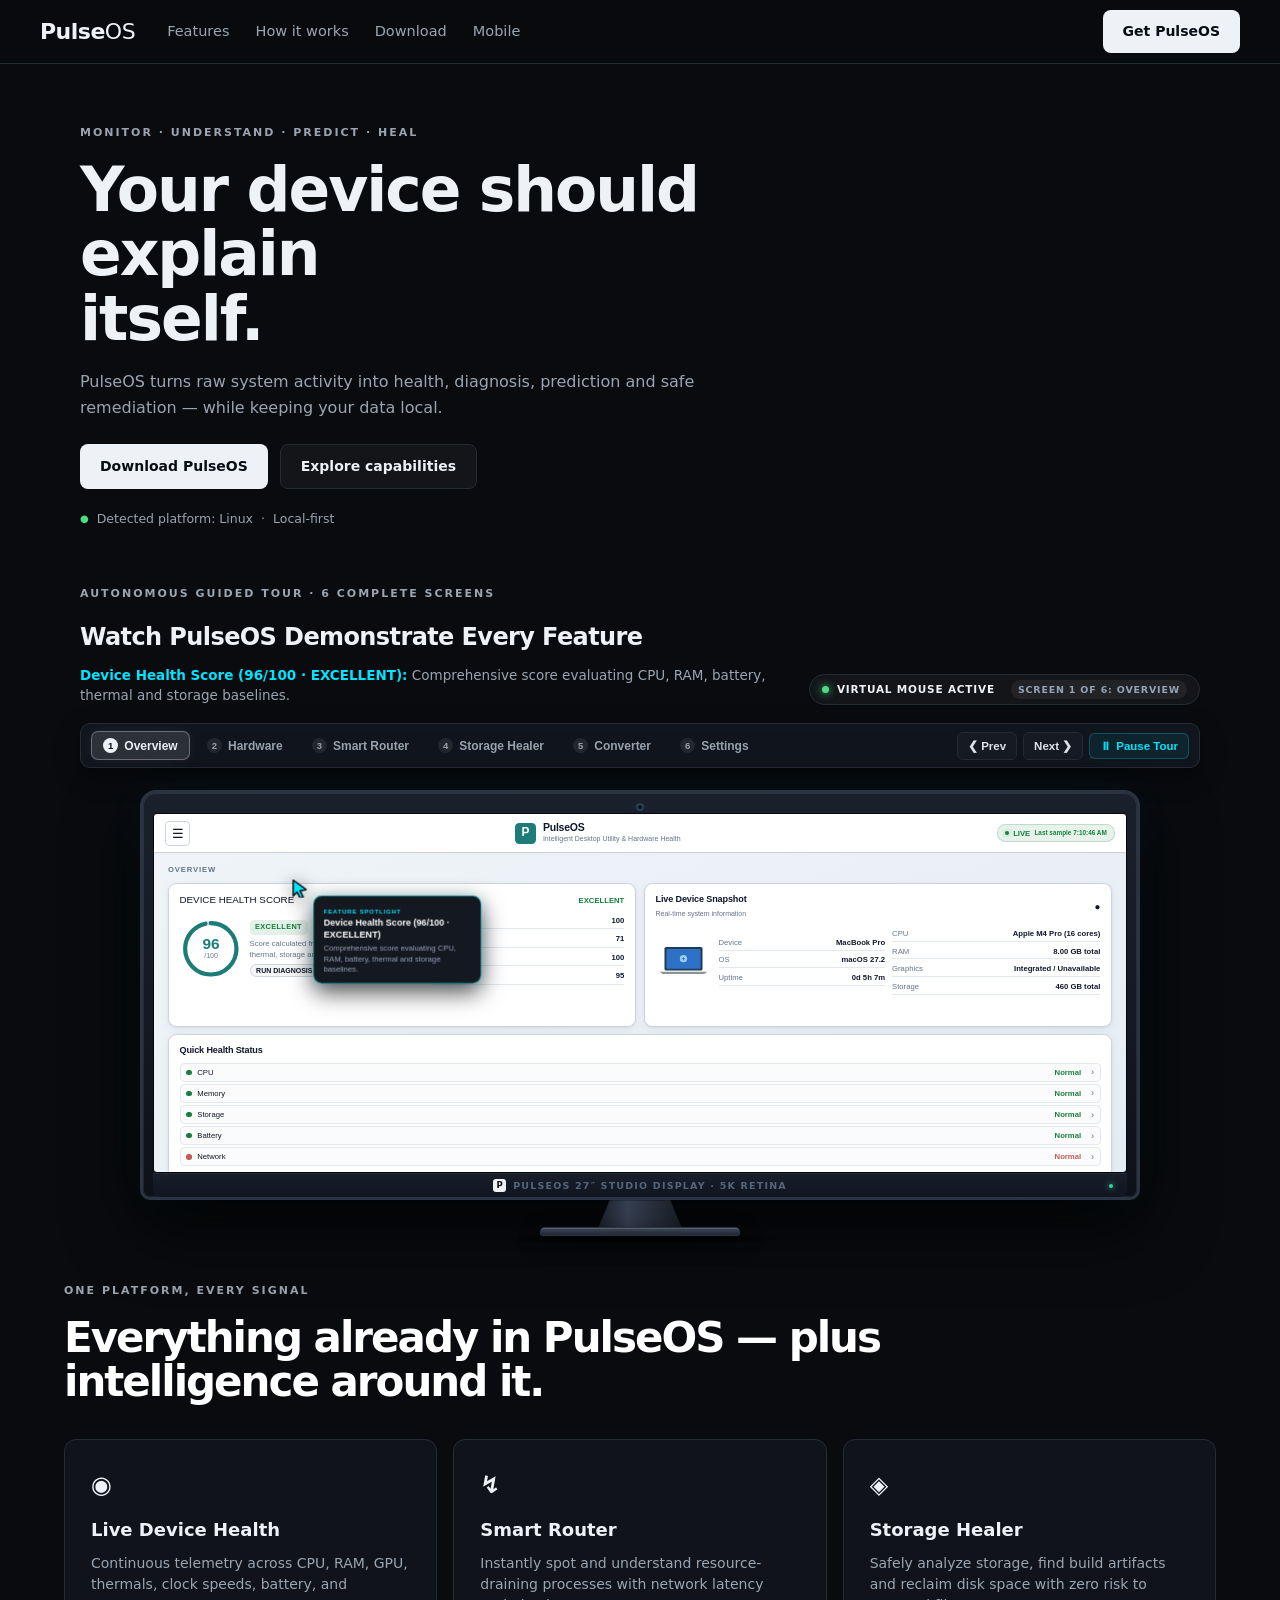
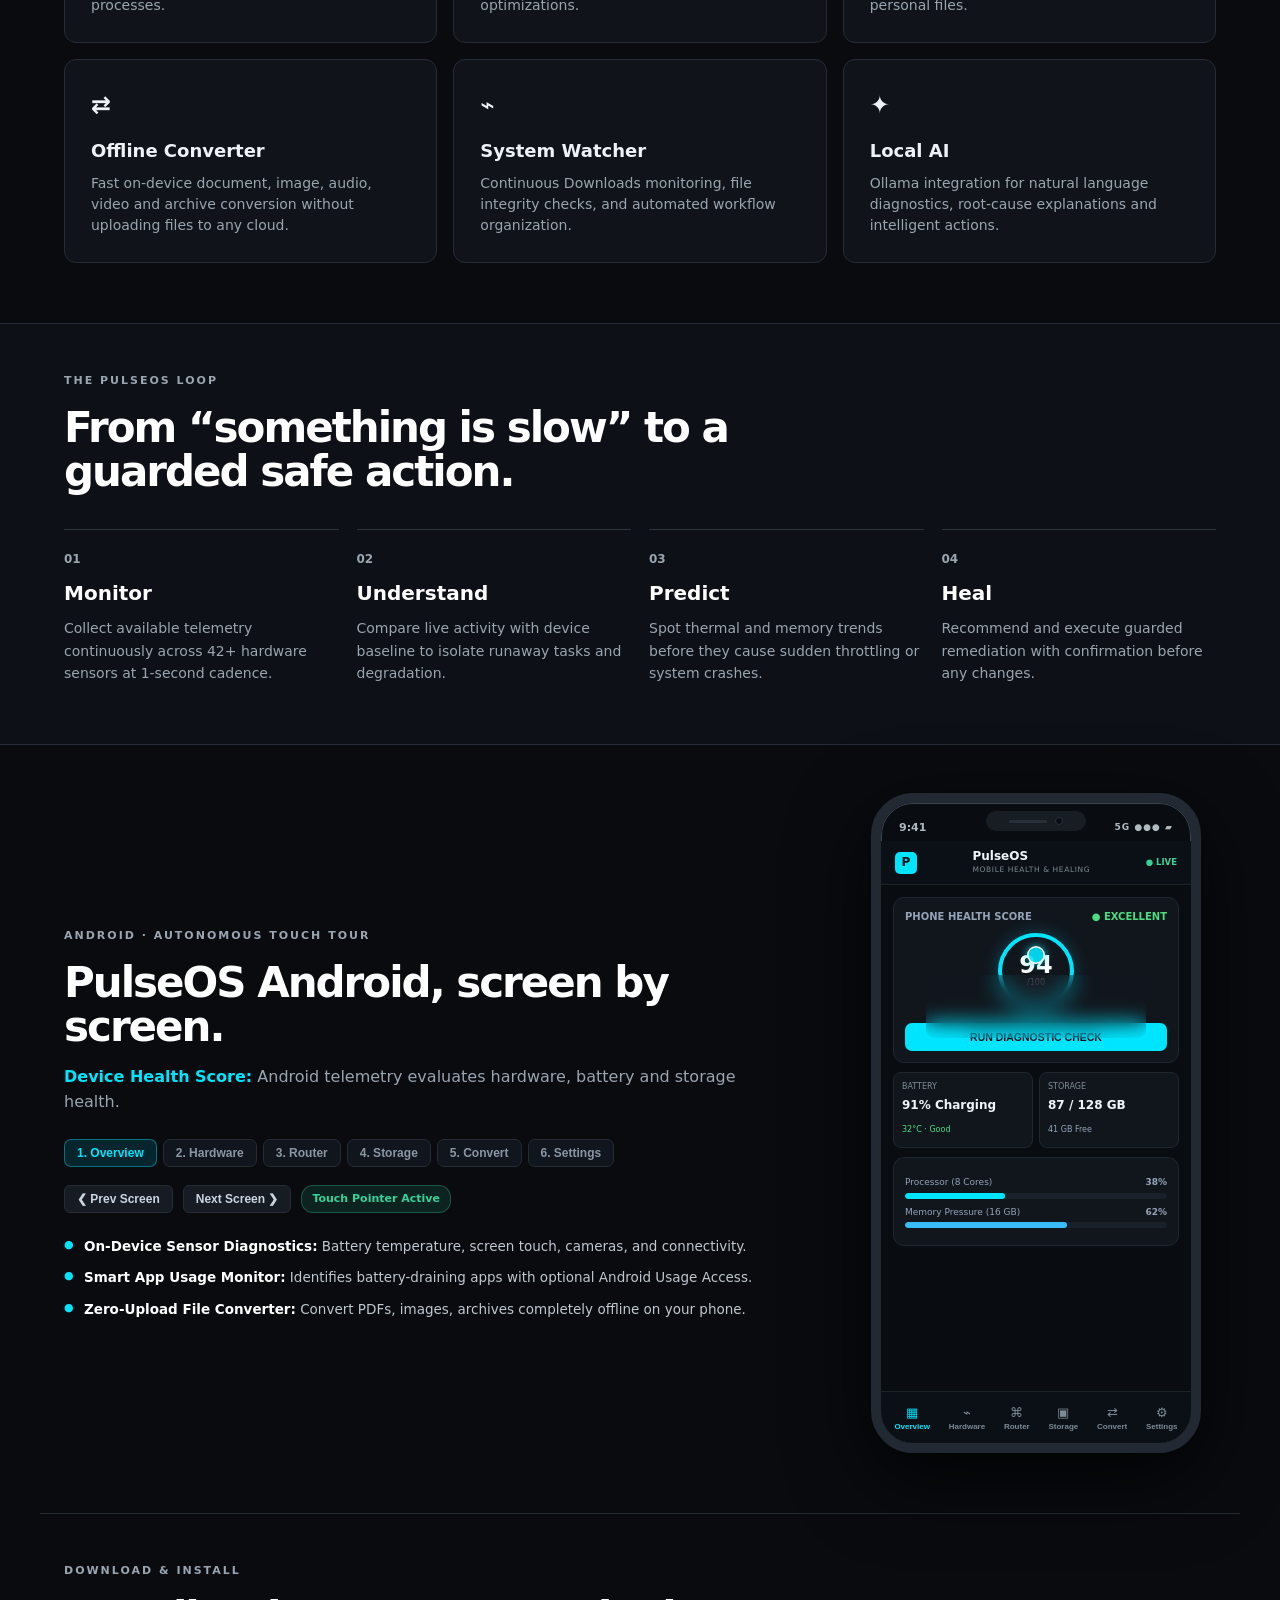
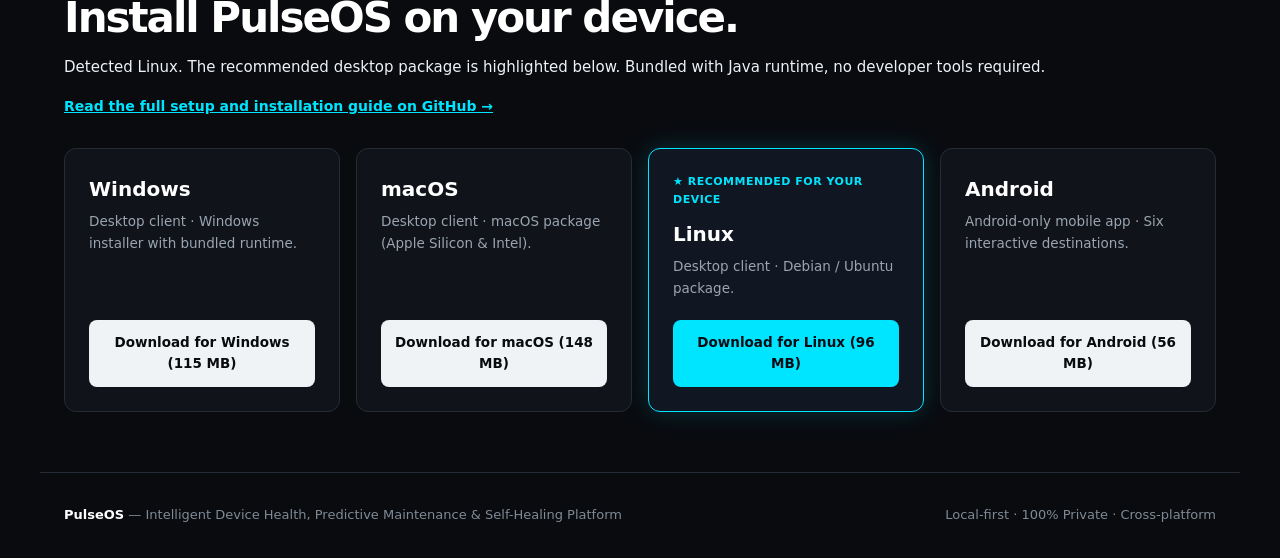
==== commit cff90f7f: "Use versioned installer download names Co-authored-by: Copilot <223556219+Copilot@users.noreply.gith" ====
--- a/website/index.html
+++ b/website/index.html
@@ -289,25 +289,25 @@
         <article id="windows">
           <h3>Windows</h3>
           <p>Desktop client · Windows installer with bundled runtime.</p>
-          <a class="download-button" href="downloads/PulseOS-1.0.9.exe" download="PulseOS-1.0.9.exe">Download for Windows (115 MB)</a>
+          <a class="download-button" href="https://github.com/coder-nikhil011/PulseOS/releases/latest/download/PulseOS-1.0.9.exe">Download for Windows (115 MB)</a>
         </article>
 
         <article id="macos">
           <h3>macOS</h3>
           <p>Desktop client · macOS package (Apple Silicon &amp; Intel).</p>
-          <a class="download-button" href="downloads/PulseOS-1.0.9.dmg" download="PulseOS-1.0.9.dmg">Download for macOS (148 MB)</a>
+          <a class="download-button" href="https://github.com/coder-nikhil011/PulseOS/releases/latest/download/PulseOS-1.0.9.dmg">Download for macOS (148 MB)</a>
         </article>
 
         <article id="linux">
           <h3>Linux</h3>
           <p>Desktop client · Debian / Ubuntu package.</p>
-          <a class="download-button" href="downloads/PulseOS-1.0.9.deb" download="PulseOS-1.0.9.deb">Download for Linux (96 MB)</a>
+          <a class="download-button" href="https://github.com/coder-nikhil011/PulseOS/releases/latest/download/PulseOS-1.0.9.deb">Download for Linux (96 MB)</a>
         </article>
 
         <article id="mobile-client">
           <h3>Android</h3>
           <p>Android-only mobile app · Six interactive destinations.</p>
-          <a class="download-button" href="downloads/PulseOS-2.0.5.apk" download="PulseOS-2.0.5.apk">Download for Android (56 MB)</a>
+          <a class="download-button" href="https://github.com/coder-nikhil011/PulseOS/releases/latest/download/PulseOS-2.0.5.apk">Download for Android (56 MB)</a>
       </div>
     </section>
   </main>
